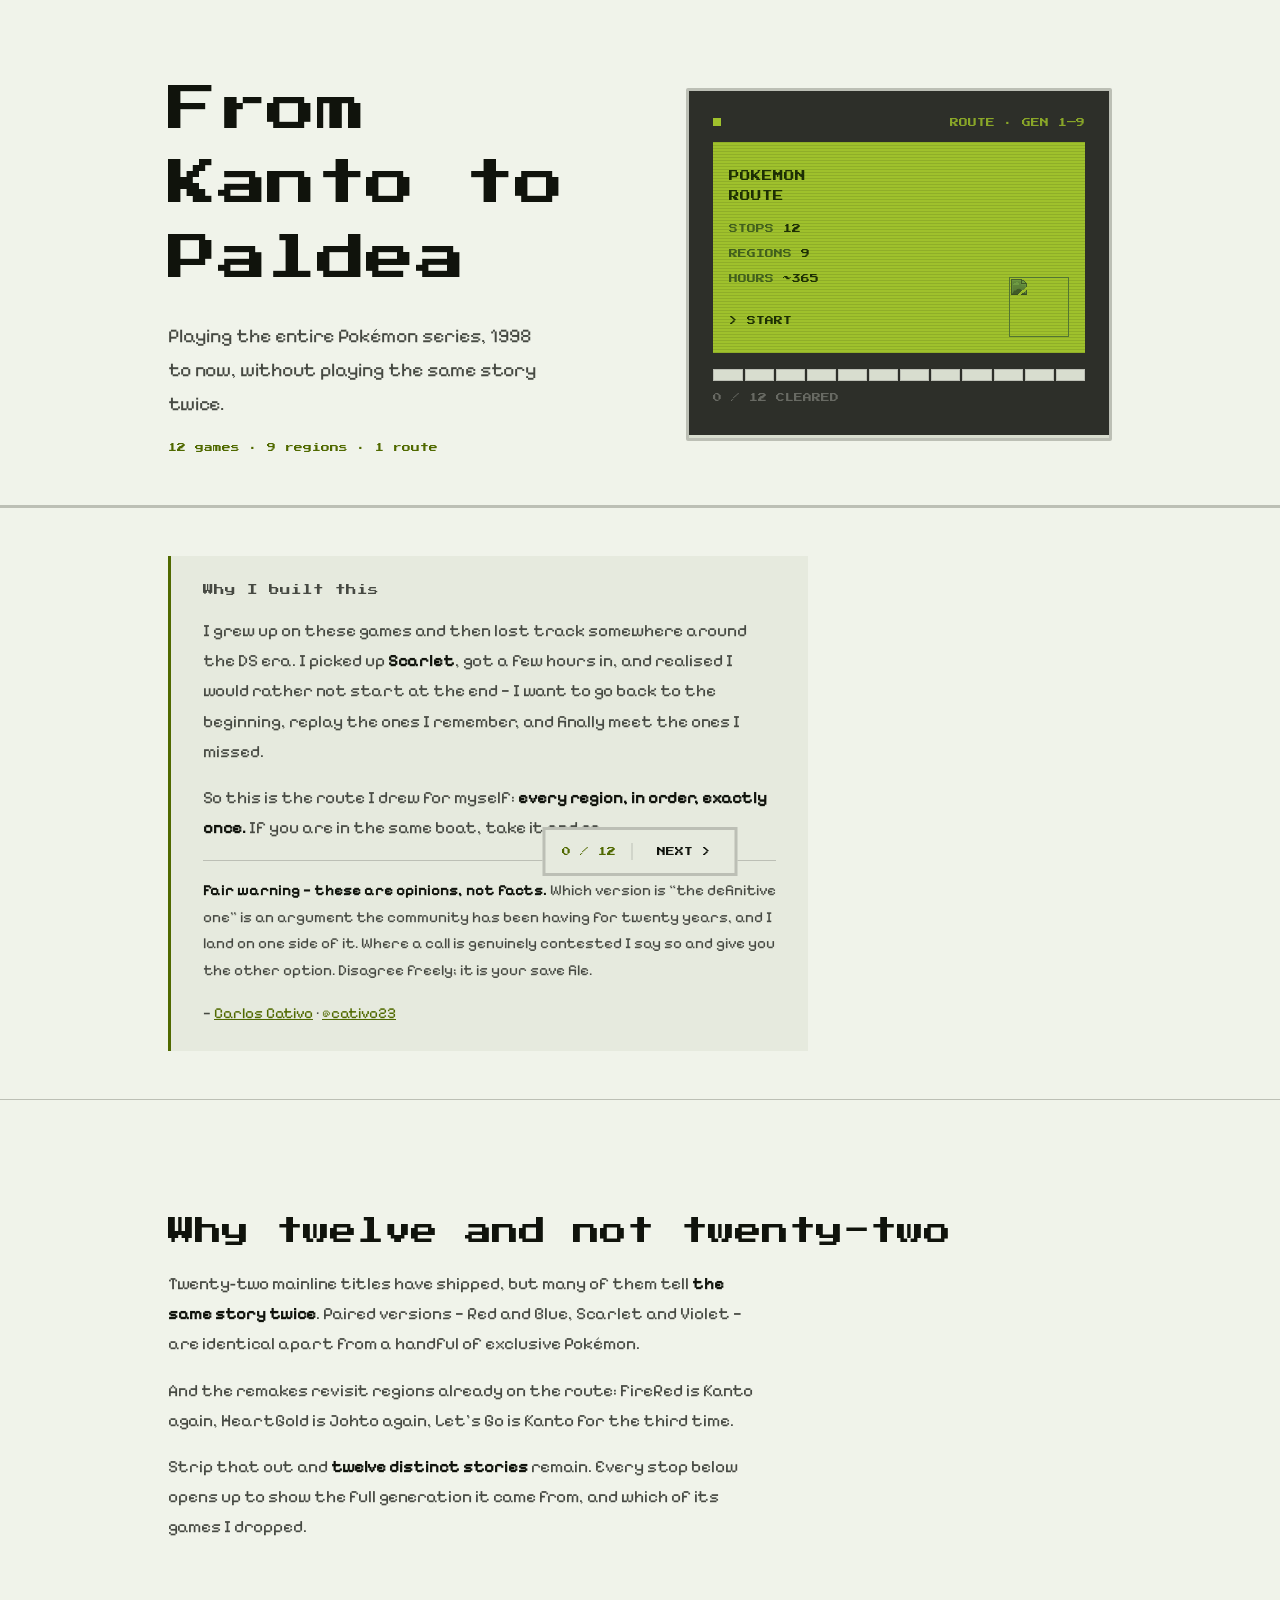
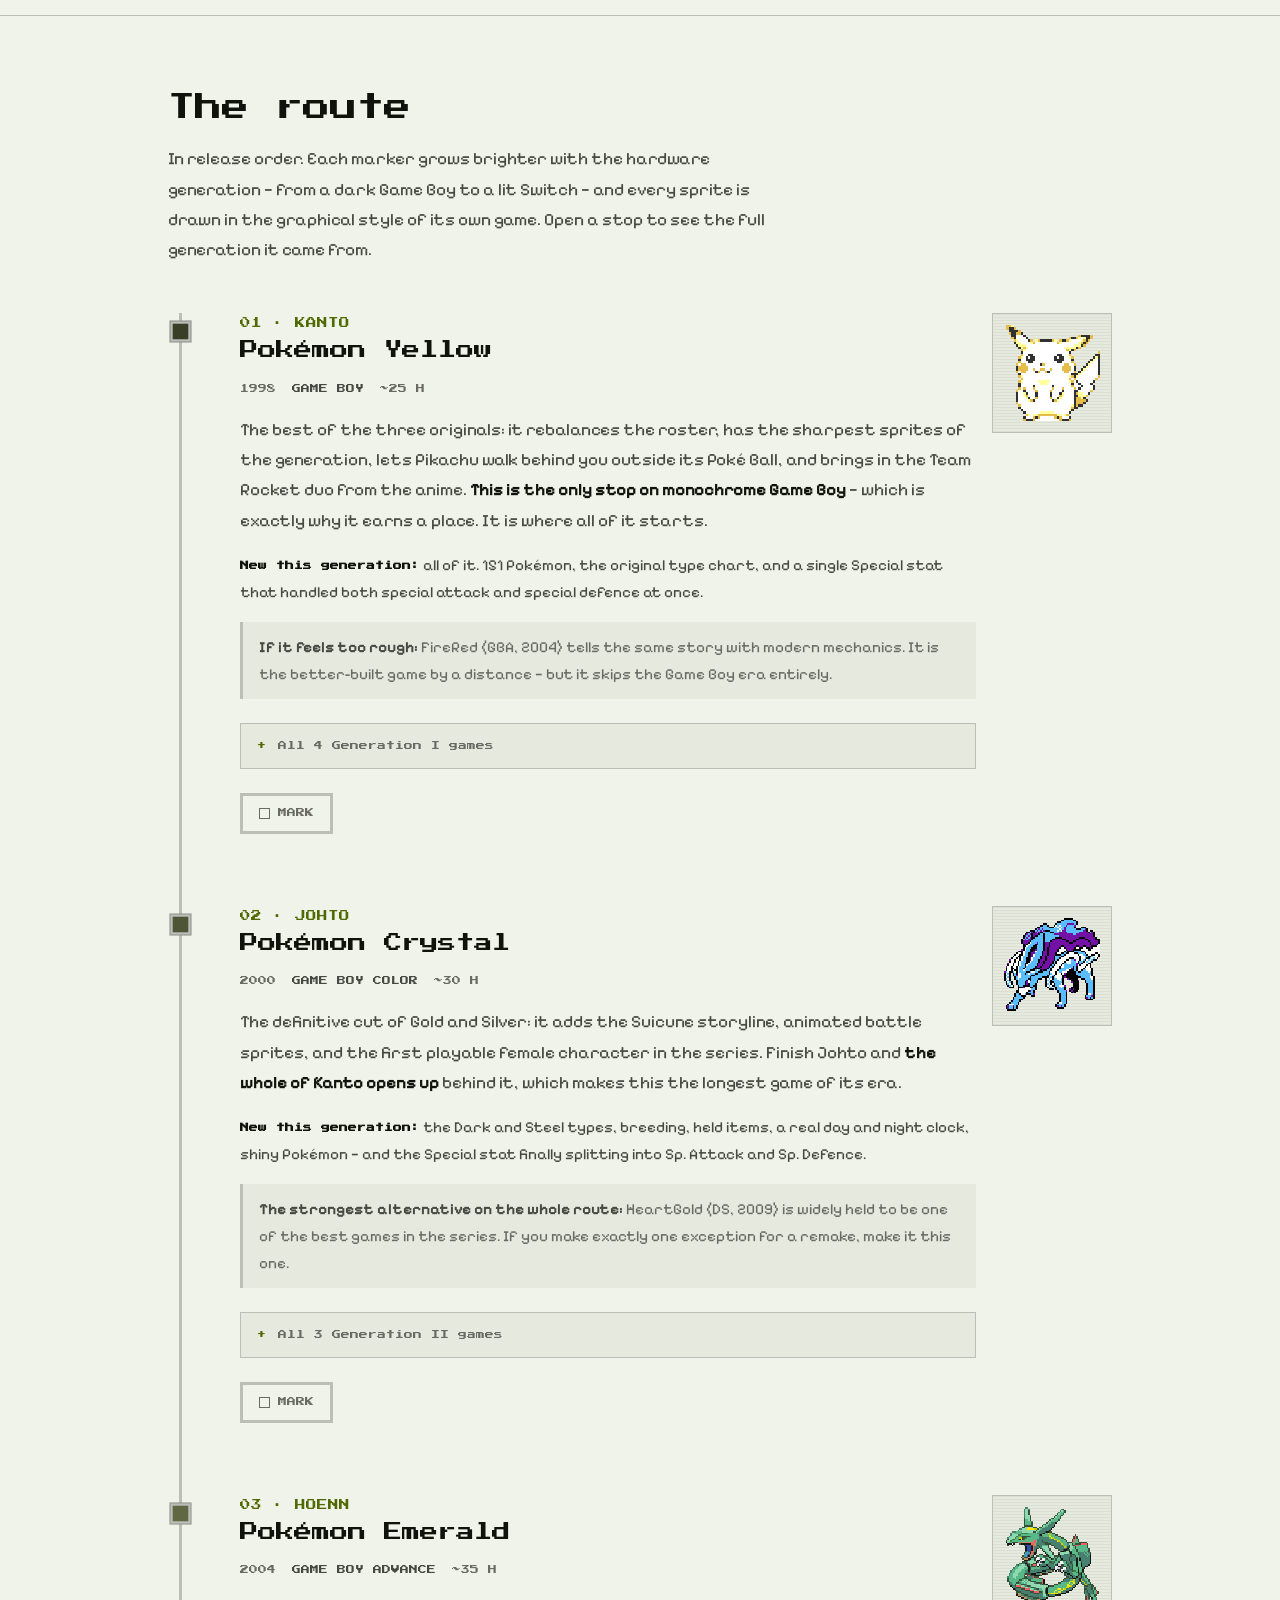
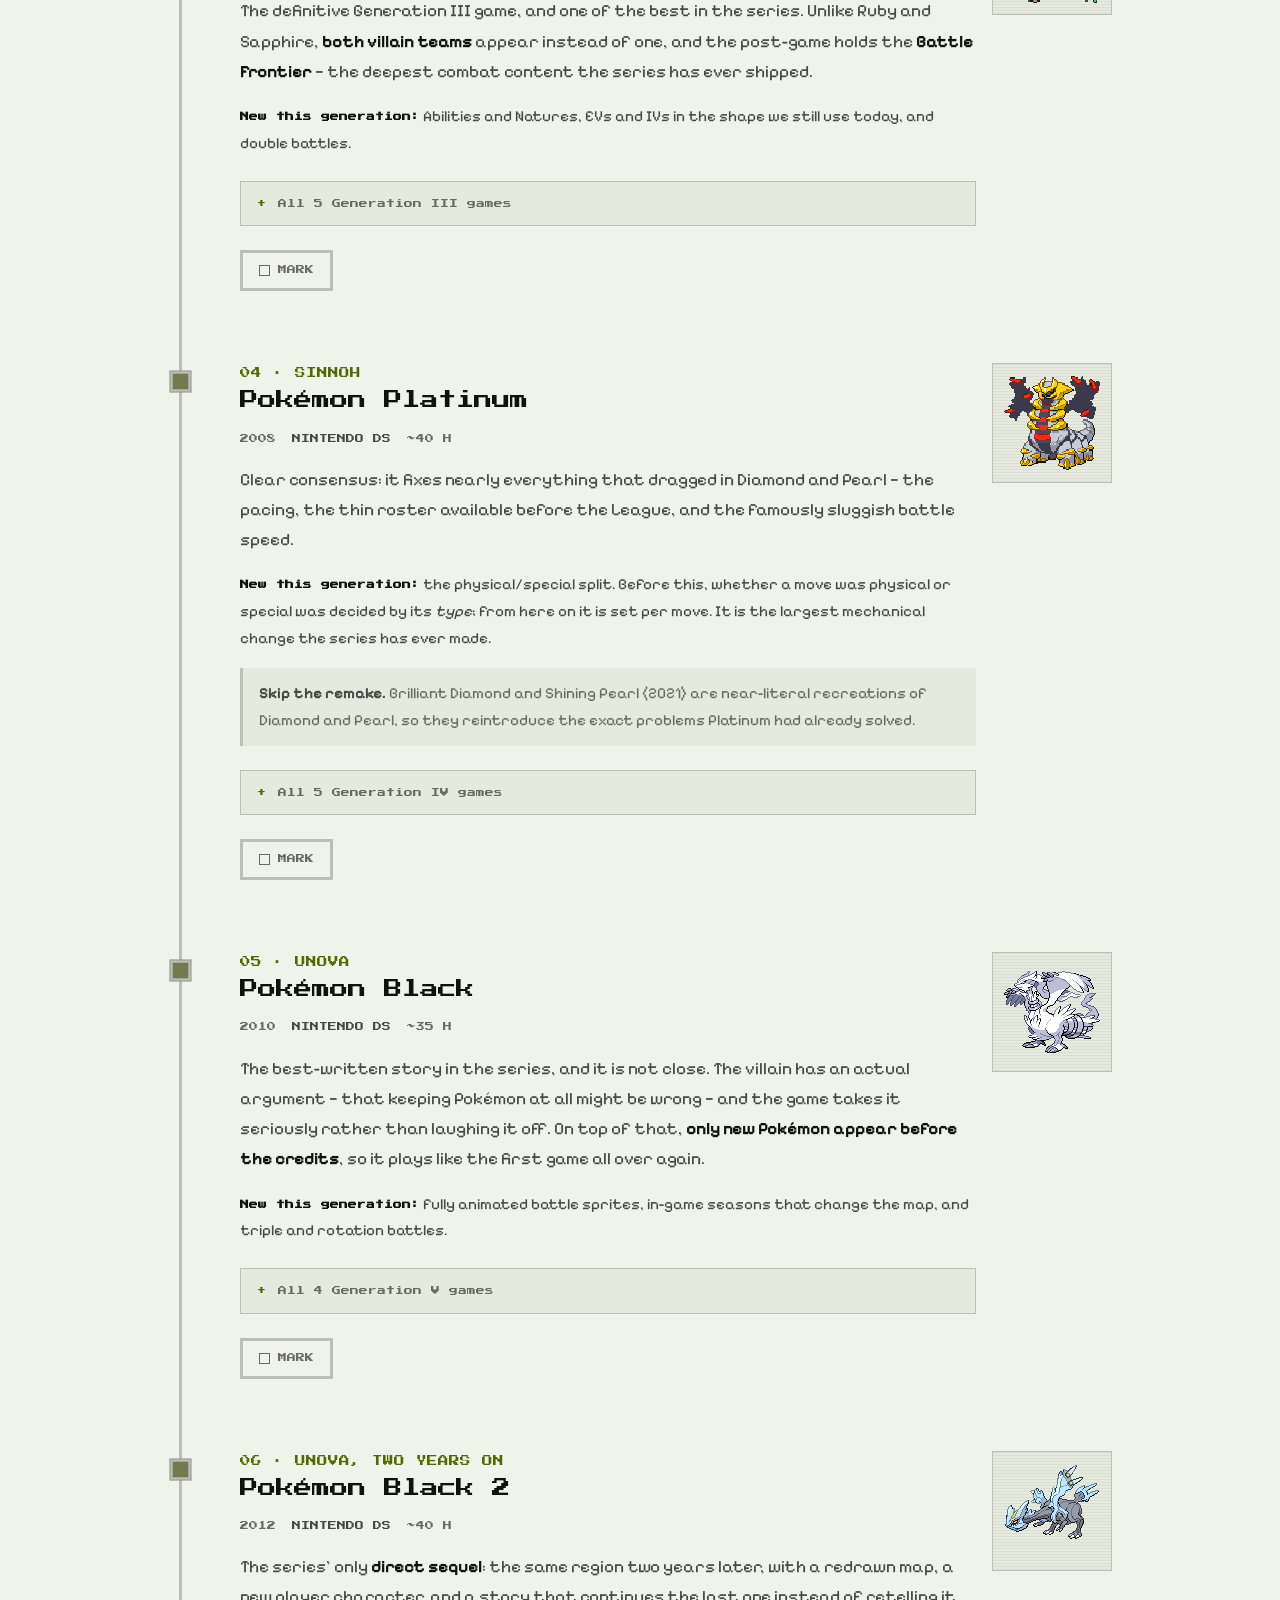
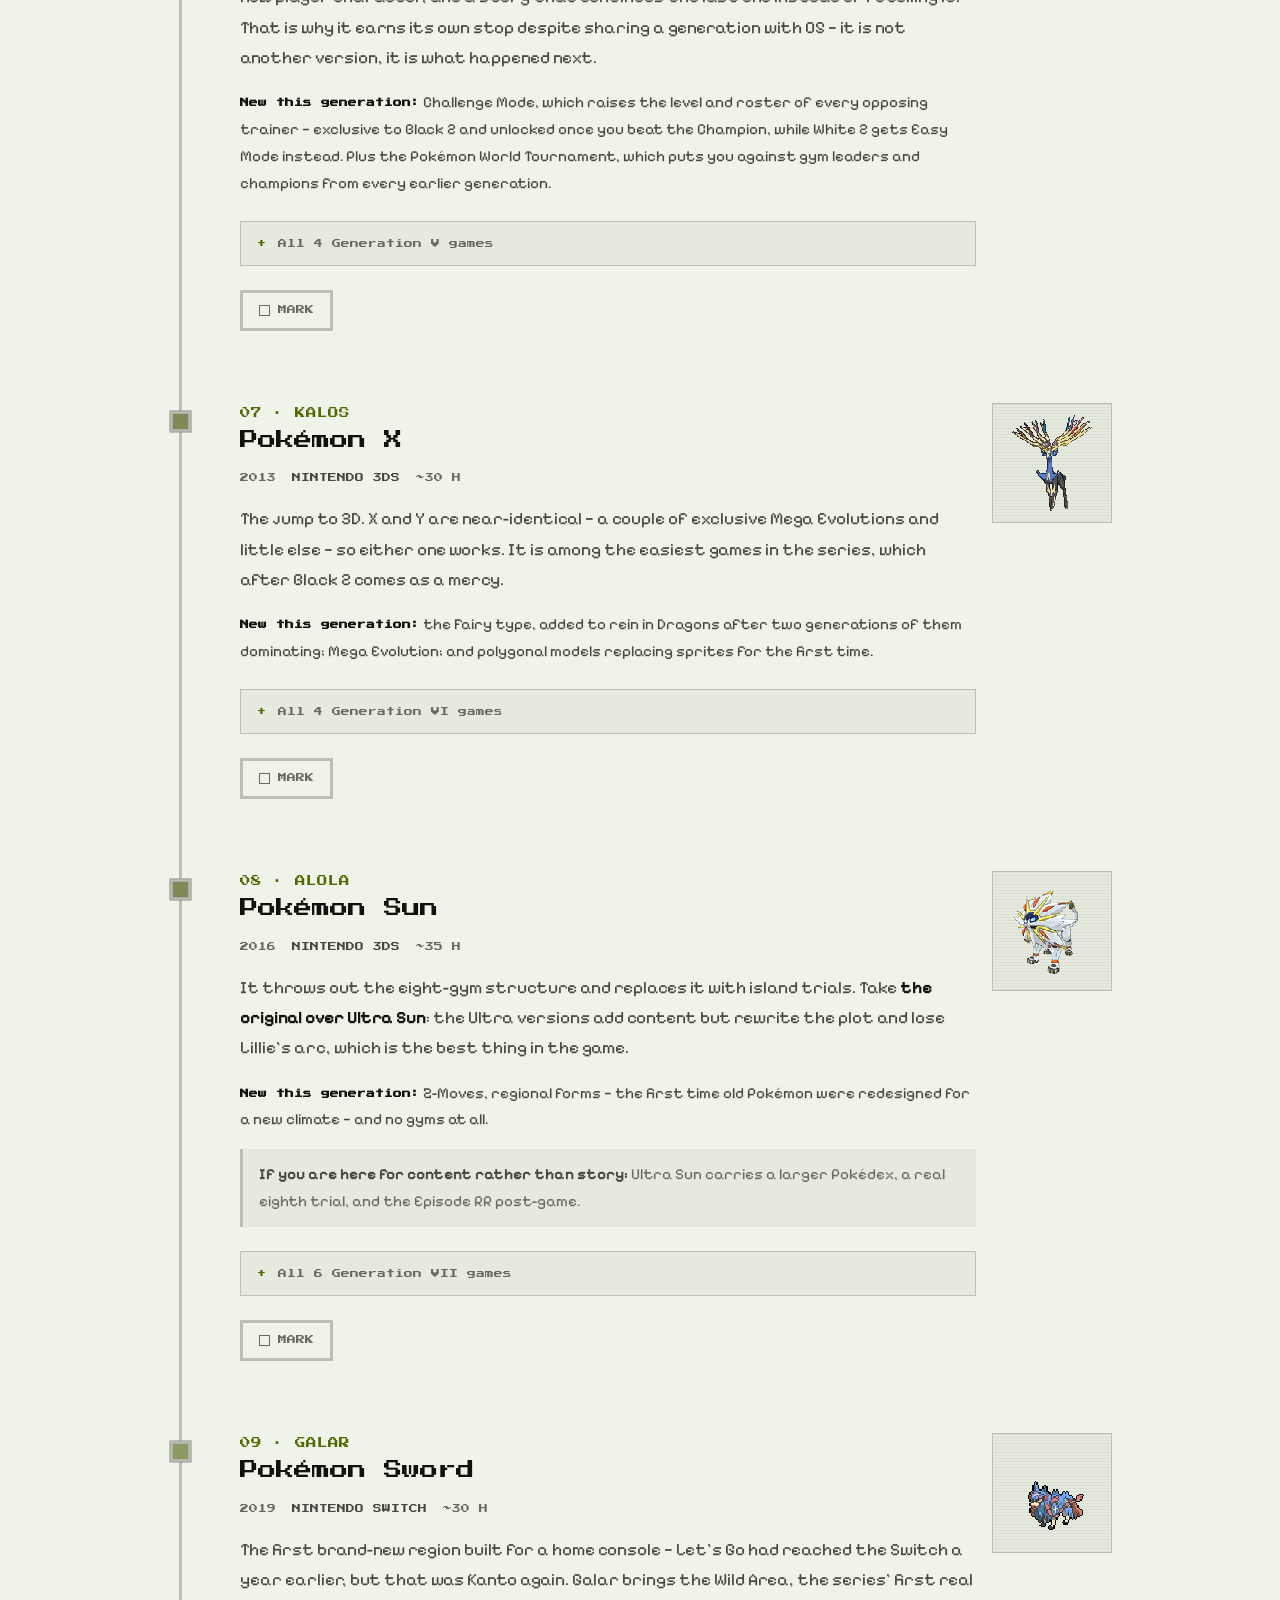
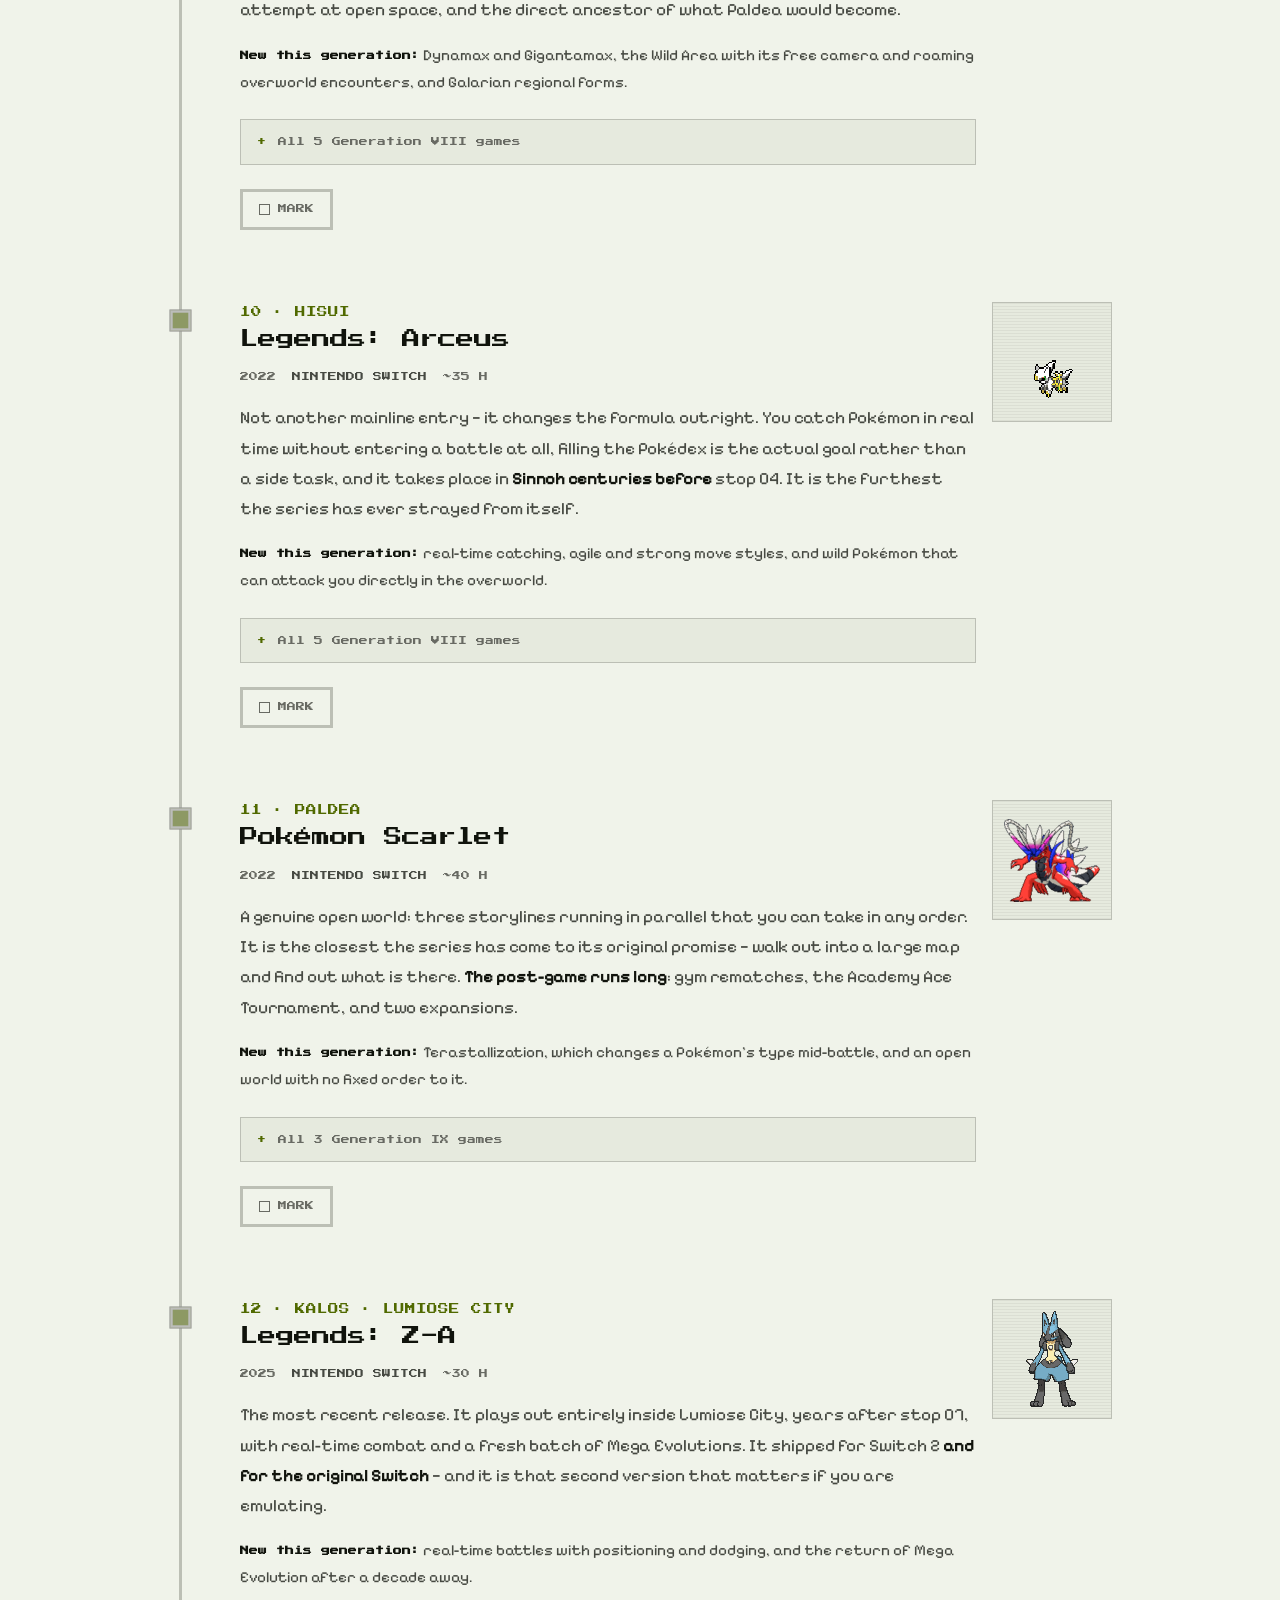
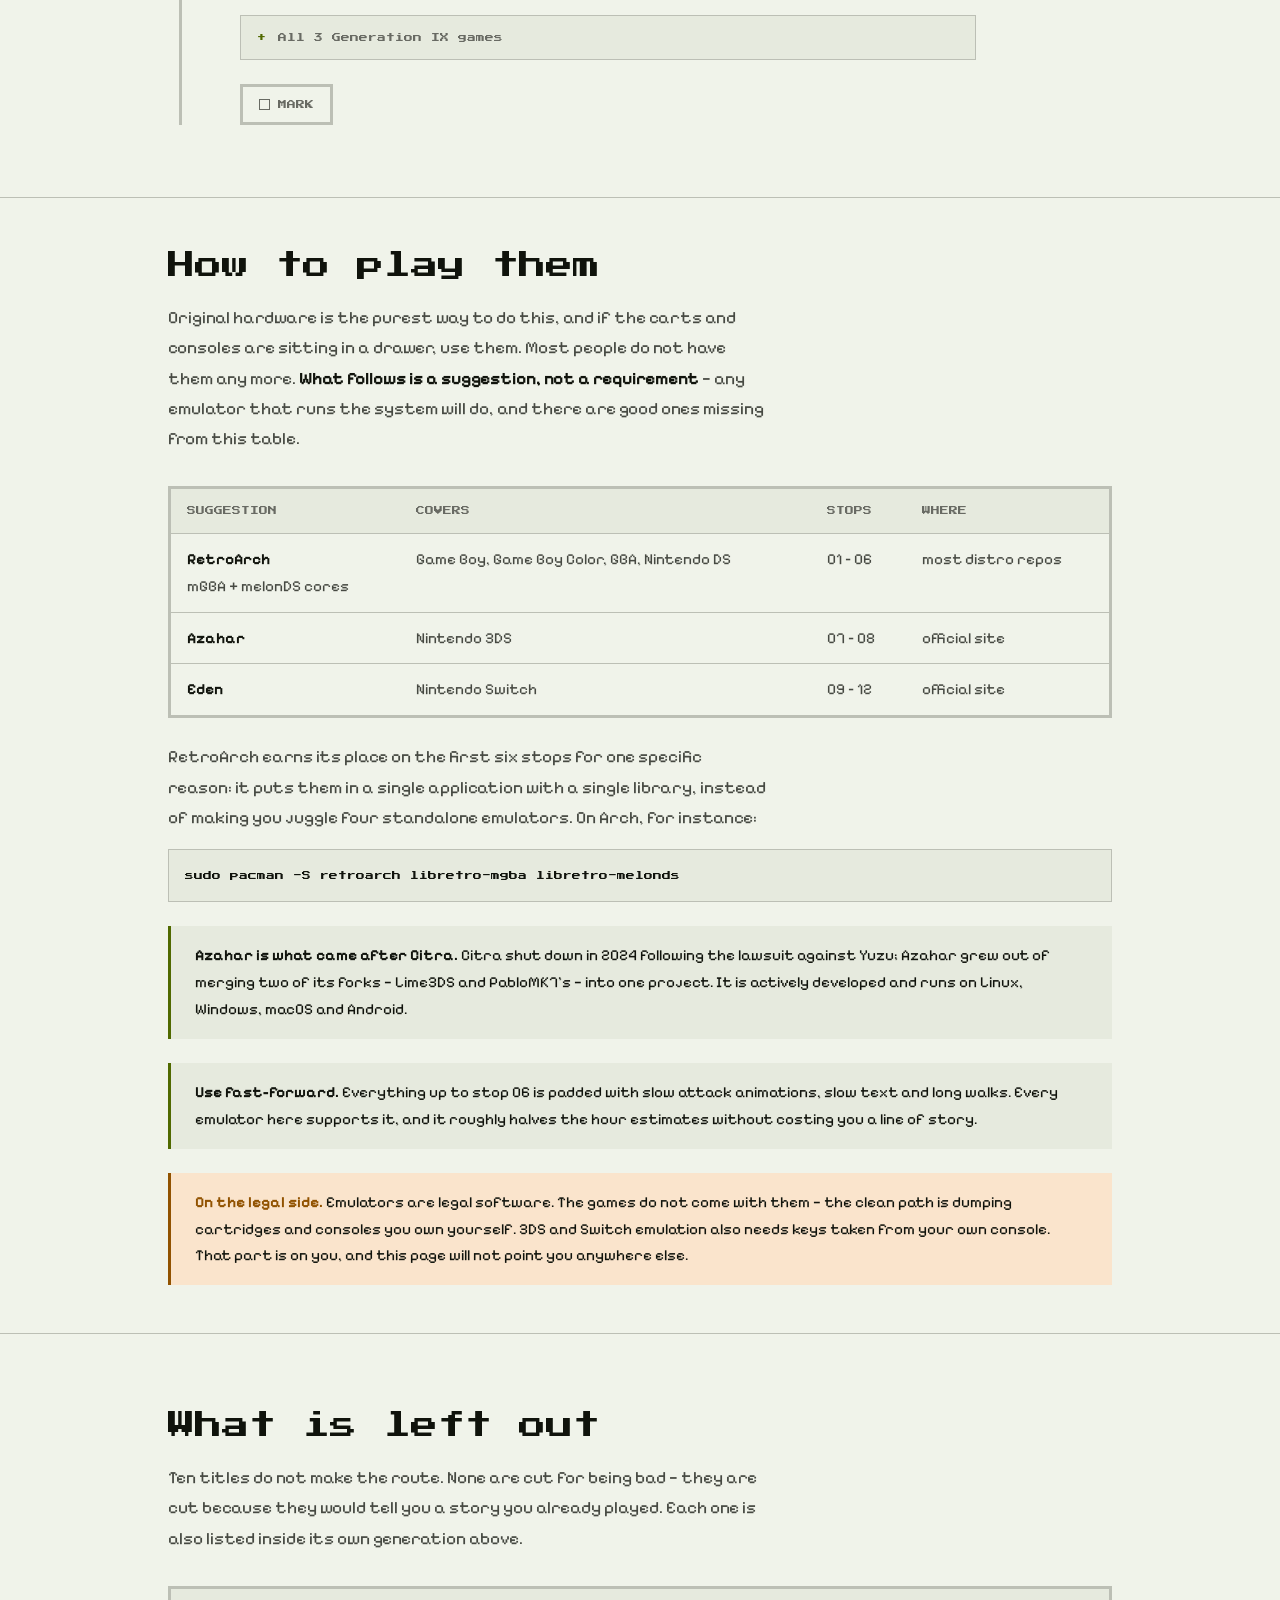
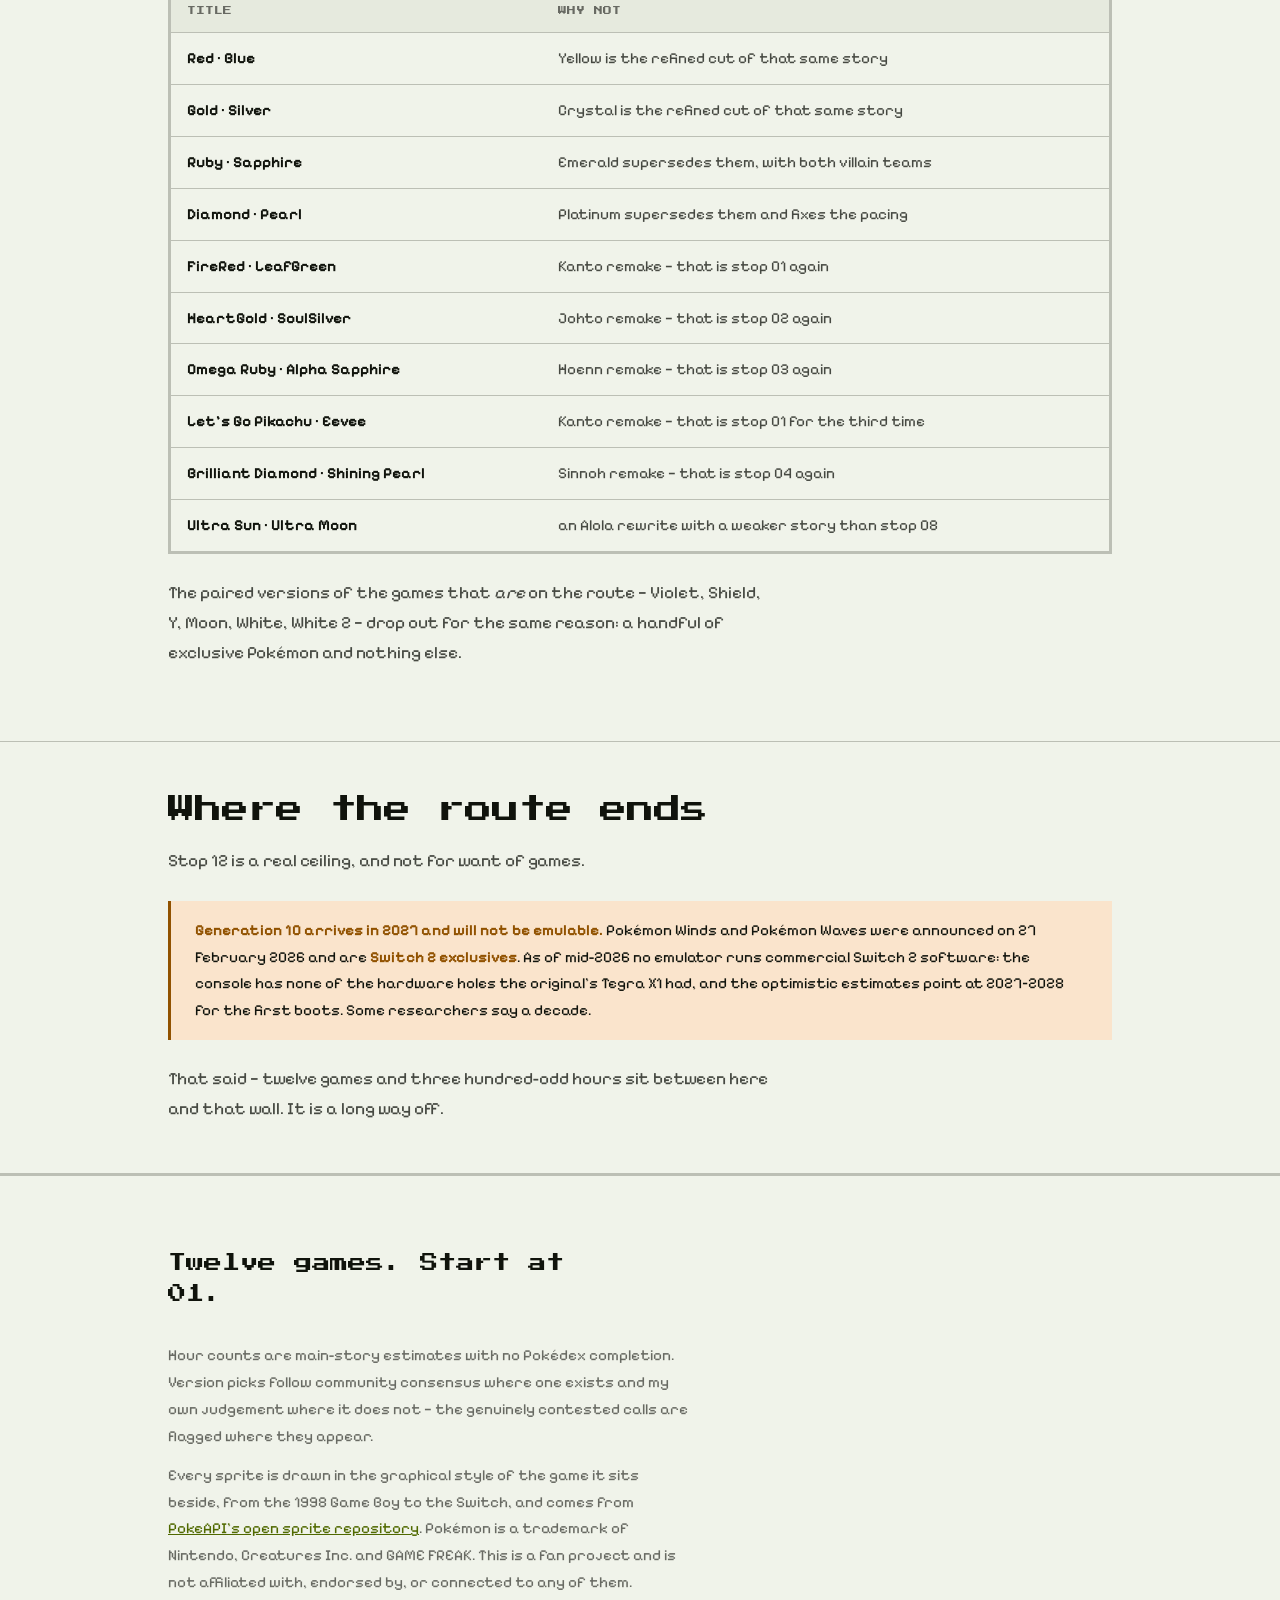
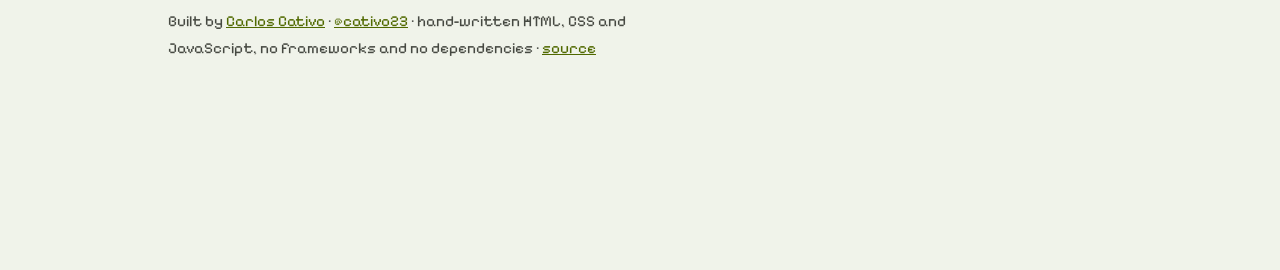
==== index.html @ aef63210 "feat: rewrite in English, add per-generation breakdowns and era-accurate sprites Every stop now open" ====
<!DOCTYPE html>
<html lang="en">
<head>
<meta charset="UTF-8">
<meta name="viewport" content="width=device-width, initial-scale=1">
<meta name="description" content="A route for playing the whole Pokemon series, Gen 1 to Gen 9 - twelve games, one story per region, no version repeats and no redundant remakes.">
<meta name="color-scheme" content="light dark">
<title>From Kanto to Paldea</title>
<link rel="preconnect" href="https://fonts.googleapis.com">
<link rel="preconnect" href="https://fonts.gstatic.com" crossorigin>
<link rel="stylesheet" href="https://fonts.googleapis.com/css2?family=Press+Start+2P&family=Pixelify+Sans:wght@400;500;600;700&display=swap">
<link rel="stylesheet" href="assets/tokens.css">
<link rel="stylesheet" href="assets/styles.css">
</head>
<body>

<header class="hero">
  <div class="wrap hero-in">

    <div class="boot" style="--i: 0">
      <h1>From Kanto to Paldea</h1>
      <p class="thesis">Playing the entire Pok&eacute;mon series, 1998 to now, without playing the same story twice.</p>
      <p class="kicker">12 games &middot; 9 regions &middot; 1 route</p>
    </div>

    <div class="boot" style="--i: 1">
      <div class="dmg">
        <div class="dmg-brow"><span class="led" aria-hidden="true"></span><span>ROUTE &middot; GEN 1&mdash;9</span></div>
        <div class="screen">
          <img class="screen-sprite" src="assets/sprites/hero-pikachu.gif" alt="" width="60" height="60" aria-hidden="true">
          <p class="screen-title">POKEMON<br>ROUTE</p>
          <div class="screen-rows">
            <div>STOPS <b>12</b></div>
            <div>REGIONS <b>9</b></div>
            <div>HOURS <b>~365</b></div>
          </div>
          <p class="press">&gt; START</p>
        </div>
        <div class="cells" id="cells" aria-hidden="true"></div>
        <p class="cells-lbl" id="cells-lbl">0 / 12 CLEARED</p>
      </div>
    </div>

  </div>
</header>

<main>

<section class="band band-tight">
  <div class="wrap">
    <div class="card-note">
      <p class="card-note-h">Why I built this</p>
      <p>I grew up on these games and then lost track somewhere around the DS era. I picked up <b>Scarlet</b>, got a few hours in, and realised I would rather not start at the end &mdash; I want to go back to the beginning, replay the ones I remember, and finally meet the ones I missed.</p>
      <p>So this is the route I drew for myself: <b>every region, in order, exactly once.</b> If you are in the same boat, take it and go.</p>
      <p class="disclaimer"><b>Fair warning &mdash; these are opinions, not facts.</b> Which version is &ldquo;the definitive one&rdquo; is an argument the community has been having for twenty years, and I land on one side of it. Where a call is genuinely contested I say so and give you the other option. Disagree freely; it is your save file.</p>
      <p class="sig">&mdash; <a href="https://cativo.dev">Carlos Cativo</a> &middot; <a href="https://github.com/cativo23">@cativo23</a></p>
    </div>
  </div>
</section>

<section class="band band-wide">
  <div class="wrap">
    <h2>Why twelve and not twenty-two</h2>
    <p class="measure">Twenty-two mainline titles have shipped, but many of them tell <b>the same story twice</b>. Paired versions &mdash; Red and Blue, Scarlet and Violet &mdash; are identical apart from a handful of exclusive Pok&eacute;mon.</p>
    <p class="measure">And the remakes revisit regions already on the route: FireRed is Kanto again, HeartGold is Johto again, Let&rsquo;s Go is Kanto for the third time.</p>
    <p class="measure">Strip that out and <b>twelve distinct stories</b> remain. Every stop below opens up to show the full generation it came from, and which of its games I dropped.</p>
  </div>
</section>

<section class="band">
  <div class="wrap">
    <h2>The route</h2>
    <p class="measure">In release order. Each marker grows brighter with the hardware generation &mdash;
      from a dark Game Boy to a lit Switch &mdash; and every sprite is drawn in the graphical style of
      its own game. Open a stop to see the full generation it came from.</p>

    <div class="route" id="route">
      <div class="rail" aria-hidden="true"><div class="rail-fill" id="rail-fill"></div></div>

      <article class="stage" data-id="g1" style="--era: var(--era-gb)">
        <span class="dot" aria-hidden="true"></span>
        <div class="stage-body">
          <div class="stage-n">01 &middot; KANTO</div>
          <h3>Pok&eacute;mon Yellow</h3>
          <div class="stage-meta"><span>1998</span><span><b>GAME BOY</b></span><span>~25 H</span></div>
          <p class="stage-why">The best of the three originals: it rebalances the roster, has the sharpest sprites of the generation, lets Pikachu walk behind you outside its Pok&eacute; Ball, and brings in the Team Rocket duo from the anime. <b>This is the only stop on monochrome Game Boy</b> &mdash; which is exactly why it earns a place. It is where all of it starts.</p>
          <p class="stage-new"><b>New this generation:</b> all of it. 151 Pok&eacute;mon, the original type chart, and a single Special stat that handled both special attack and special defence at once.</p>
          <div class="aside"><b>If it feels too rough:</b> FireRed (GBA, 2004) tells the same story with modern mechanics. It is the better-built game by a distance &mdash; but it skips the Game Boy era entirely.</div>
          <details class="gen">
            <summary>All 4 Generation I games</summary>
            <ul class="gen-list">
              <li class="pick"><span class="tick" aria-hidden="true"></span><b>Yellow</b> (1998) &mdash; on the route</li>
              <li class="drop"><span class="tick" aria-hidden="true"></span><b>Red &middot; Blue</b> (1996 / 1998) &mdash; Yellow is the refined cut of the same story</li>
              <li class="drop"><span class="tick" aria-hidden="true"></span><b>Green</b> (1996, Japan only) &mdash; never released outside Japan</li>
            </ul>
          </details>
          <button class="mark" type="button"><span class="box" aria-hidden="true"></span><span class="mark-t">MARK</span></button>
        </div>
        <figure class="sprite"><img src="assets/sprites/01-pikachu.png" alt="Pikachu, as sprited in Pokemon Yellow (Game Boy, 1998)" width="96" height="96" loading="lazy" decoding="async"></figure>
      </article>

      <article class="stage" data-id="g2" style="--era: var(--era-gbc)">
        <span class="dot" aria-hidden="true"></span>
        <div class="stage-body">
          <div class="stage-n">02 &middot; JOHTO</div>
          <h3>Pok&eacute;mon Crystal</h3>
          <div class="stage-meta"><span>2000</span><span><b>GAME BOY COLOR</b></span><span>~30 H</span></div>
          <p class="stage-why">The definitive cut of Gold and Silver: it adds the Suicune storyline, animated battle sprites, and the first playable female character in the series. Finish Johto and <b>the whole of Kanto opens up</b> behind it, which makes this the longest game of its era.</p>
          <p class="stage-new"><b>New this generation:</b> the Dark and Steel types, breeding, held items, a real day and night clock, shiny Pok&eacute;mon &mdash; and the Special stat finally splitting into Sp. Attack and Sp. Defence.</p>
          <div class="aside"><b>The strongest alternative on the whole route:</b> HeartGold (DS, 2009) is widely held to be one of the best games in the series. If you make exactly one exception for a remake, make it this one.</div>
          <details class="gen">
            <summary>All 3 Generation II games</summary>
            <ul class="gen-list">
              <li class="pick"><span class="tick" aria-hidden="true"></span><b>Crystal</b> (2000) &mdash; on the route</li>
              <li class="drop"><span class="tick" aria-hidden="true"></span><b>Gold &middot; Silver</b> (1999) &mdash; Crystal is the refined cut of the same story</li>
            </ul>
          </details>
          <button class="mark" type="button"><span class="box" aria-hidden="true"></span><span class="mark-t">MARK</span></button>
        </div>
        <figure class="sprite"><img src="assets/sprites/02-suicune.png" alt="Suicune, as sprited in Pokemon Crystal (Game Boy Color, 2000)" width="96" height="96" loading="lazy" decoding="async"></figure>
      </article>

      <article class="stage" data-id="g3" style="--era: var(--era-gba)">
        <span class="dot" aria-hidden="true"></span>
        <div class="stage-body">
          <div class="stage-n">03 &middot; HOENN</div>
          <h3>Pok&eacute;mon Emerald</h3>
          <div class="stage-meta"><span>2004</span><span><b>GAME BOY ADVANCE</b></span><span>~35 H</span></div>
          <p class="stage-why">The definitive Generation III game, and one of the best in the series. Unlike Ruby and Sapphire, <b>both villain teams</b> appear instead of one, and the post-game holds the <b>Battle Frontier</b> &mdash; the deepest combat content the series has ever shipped.</p>
          <p class="stage-new"><b>New this generation:</b> Abilities and Natures, EVs and IVs in the shape we still use today, and double battles.</p>
          <details class="gen">
            <summary>All 5 Generation III games</summary>
            <ul class="gen-list">
              <li class="pick"><span class="tick" aria-hidden="true"></span><b>Emerald</b> (2004) &mdash; on the route</li>
              <li class="drop"><span class="tick" aria-hidden="true"></span><b>Ruby &middot; Sapphire</b> (2002) &mdash; Emerald supersedes them, with both villain teams</li>
              <li class="drop"><span class="tick" aria-hidden="true"></span><b>FireRed &middot; LeafGreen</b> (2004) &mdash; a Kanto remake &mdash; that is stop 01 again</li>
            </ul>
          </details>
          <button class="mark" type="button"><span class="box" aria-hidden="true"></span><span class="mark-t">MARK</span></button>
        </div>
        <figure class="sprite"><img src="assets/sprites/03-rayquaza.png" alt="Rayquaza, as sprited in Pokemon Emerald (Game Boy Advance, 2004)" width="96" height="96" loading="lazy" decoding="async"></figure>
      </article>

      <article class="stage" data-id="g4" style="--era: var(--era-ds)">
        <span class="dot" aria-hidden="true"></span>
        <div class="stage-body">
          <div class="stage-n">04 &middot; SINNOH</div>
          <h3>Pok&eacute;mon Platinum</h3>
          <div class="stage-meta"><span>2008</span><span><b>NINTENDO DS</b></span><span>~40 H</span></div>
          <p class="stage-why">Clear consensus: it fixes nearly everything that dragged in Diamond and Pearl &mdash; the pacing, the thin roster available before the League, and the famously sluggish battle speed.</p>
          <p class="stage-new"><b>New this generation:</b> the physical/special split. Before this, whether a move was physical or special was decided by its <em>type</em>; from here on it is set per move. It is the largest mechanical change the series has ever made.</p>
          <div class="aside"><b>Skip the remake.</b> Brilliant Diamond and Shining Pearl (2021) are near-literal recreations of Diamond and Pearl, so they reintroduce the exact problems Platinum had already solved.</div>
          <details class="gen">
            <summary>All 5 Generation IV games</summary>
            <ul class="gen-list">
              <li class="pick"><span class="tick" aria-hidden="true"></span><b>Platinum</b> (2008) &mdash; on the route</li>
              <li class="drop"><span class="tick" aria-hidden="true"></span><b>Diamond &middot; Pearl</b> (2006) &mdash; Platinum supersedes them</li>
              <li class="drop"><span class="tick" aria-hidden="true"></span><b>HeartGold &middot; SoulSilver</b> (2009) &mdash; a Johto remake &mdash; that is stop 02 again</li>
            </ul>
          </details>
          <button class="mark" type="button"><span class="box" aria-hidden="true"></span><span class="mark-t">MARK</span></button>
        </div>
        <figure class="sprite"><img src="assets/sprites/04-giratina.png" alt="Giratina, as sprited in Pokemon Platinum (Nintendo DS, 2008)" width="96" height="96" loading="lazy" decoding="async"></figure>
      </article>

      <article class="stage" data-id="g5" style="--era: var(--era-ds)">
        <span class="dot" aria-hidden="true"></span>
        <div class="stage-body">
          <div class="stage-n">05 &middot; UNOVA</div>
          <h3>Pok&eacute;mon Black</h3>
          <div class="stage-meta"><span>2010</span><span><b>NINTENDO DS</b></span><span>~35 H</span></div>
          <p class="stage-why">The best-written story in the series, and it is not close. The villain has an actual argument &mdash; that keeping Pok&eacute;mon at all might be wrong &mdash; and the game takes it seriously rather than laughing it off. On top of that, <b>only new Pok&eacute;mon appear before the credits</b>, so it plays like the first game all over again.</p>
          <p class="stage-new"><b>New this generation:</b> fully animated battle sprites, in-game seasons that change the map, and triple and rotation battles.</p>
          <details class="gen">
            <summary>All 4 Generation V games</summary>
            <ul class="gen-list">
              <li class="pick"><span class="tick" aria-hidden="true"></span><b>Black</b> (2010) &mdash; on the route as stop 05</li>
              <li class="pick"><span class="tick" aria-hidden="true"></span><b>Black 2</b> (2012) &mdash; on the route as stop 06 &mdash; a true sequel, not a re-release</li>
              <li class="drop"><span class="tick" aria-hidden="true"></span><b>White &middot; White 2</b> (2010 / 2012) &mdash; paired versions of the two above</li>
            </ul>
          </details>
          <button class="mark" type="button"><span class="box" aria-hidden="true"></span><span class="mark-t">MARK</span></button>
        </div>
        <figure class="sprite"><img src="assets/sprites/05-reshiram.png" alt="Reshiram, as sprited in Pokemon Black (Nintendo DS, 2010)" width="96" height="96" loading="lazy" decoding="async"></figure>
      </article>

      <article class="stage" data-id="g5b" style="--era: var(--era-ds)">
        <span class="dot" aria-hidden="true"></span>
        <div class="stage-body">
          <div class="stage-n">06 &middot; UNOVA, TWO YEARS ON</div>
          <h3>Pok&eacute;mon Black 2</h3>
          <div class="stage-meta"><span>2012</span><span><b>NINTENDO DS</b></span><span>~40 H</span></div>
          <p class="stage-why">The series&rsquo; only <b>direct sequel</b>: the same region two years later, with a redrawn map, a new player character, and a story that continues the last one instead of retelling it. That is why it earns its own stop despite sharing a generation with 05 &mdash; it is not another version, it is what happened next.</p>
          <p class="stage-new"><b>New this generation:</b> Challenge Mode, which raises the level and roster of every opposing trainer &mdash; exclusive to Black 2 and unlocked once you beat the Champion, while White 2 gets Easy Mode instead. Plus the Pok&eacute;mon World Tournament, which puts you against gym leaders and champions from every earlier generation.</p>
          <details class="gen">
            <summary>All 4 Generation V games</summary>
            <ul class="gen-list">
              <li class="pick"><span class="tick" aria-hidden="true"></span><b>Black</b> (2010) &mdash; on the route as stop 05</li>
              <li class="pick"><span class="tick" aria-hidden="true"></span><b>Black 2</b> (2012) &mdash; on the route as stop 06</li>
              <li class="drop"><span class="tick" aria-hidden="true"></span><b>White &middot; White 2</b> (2010 / 2012) &mdash; paired versions of the two above</li>
            </ul>
          </details>
          <button class="mark" type="button"><span class="box" aria-hidden="true"></span><span class="mark-t">MARK</span></button>
        </div>
        <figure class="sprite"><img src="assets/sprites/06-kyurem.png" alt="Kyurem, as sprited in Pokemon Black 2 (Nintendo DS, 2012)" width="96" height="96" loading="lazy" decoding="async"></figure>
      </article>

      <article class="stage" data-id="g6" style="--era: var(--era-3ds)">
        <span class="dot" aria-hidden="true"></span>
        <div class="stage-body">
          <div class="stage-n">07 &middot; KALOS</div>
          <h3>Pok&eacute;mon X</h3>
          <div class="stage-meta"><span>2013</span><span><b>NINTENDO 3DS</b></span><span>~30 H</span></div>
          <p class="stage-why">The jump to 3D. X and Y are near-identical &mdash; a couple of exclusive Mega Evolutions and little else &mdash; so either one works. It is among the easiest games in the series, which after Black 2 comes as a mercy.</p>
          <p class="stage-new"><b>New this generation:</b> the Fairy type, added to rein in Dragons after two generations of them dominating; Mega Evolution; and polygonal models replacing sprites for the first time.</p>
          <details class="gen">
            <summary>All 4 Generation VI games</summary>
            <ul class="gen-list">
              <li class="pick"><span class="tick" aria-hidden="true"></span><b>X</b> (2013) &mdash; on the route</li>
              <li class="drop"><span class="tick" aria-hidden="true"></span><b>Y</b> (2013) &mdash; paired version, same story</li>
              <li class="drop"><span class="tick" aria-hidden="true"></span><b>Omega Ruby &middot; Alpha Sapphire</b> (2014) &mdash; a Hoenn remake &mdash; that is stop 03 again</li>
            </ul>
          </details>
          <button class="mark" type="button"><span class="box" aria-hidden="true"></span><span class="mark-t">MARK</span></button>
        </div>
        <figure class="sprite"><img src="assets/sprites/07-xerneas.png" alt="Xerneas, as rendered in Pokemon X (Nintendo 3DS, 2013)" width="96" height="96" loading="lazy" decoding="async"></figure>
      </article>

      <article class="stage" data-id="g7" style="--era: var(--era-3ds)">
        <span class="dot" aria-hidden="true"></span>
        <div class="stage-body">
          <div class="stage-n">08 &middot; ALOLA</div>
          <h3>Pok&eacute;mon Sun</h3>
          <div class="stage-meta"><span>2016</span><span><b>NINTENDO 3DS</b></span><span>~35 H</span></div>
          <p class="stage-why">It throws out the eight-gym structure and replaces it with island trials. Take <b>the original over Ultra Sun</b>: the Ultra versions add content but rewrite the plot and lose Lillie&rsquo;s arc, which is the best thing in the game.</p>
          <p class="stage-new"><b>New this generation:</b> Z-Moves, regional forms &mdash; the first time old Pok&eacute;mon were redesigned for a new climate &mdash; and no gyms at all.</p>
          <div class="aside"><b>If you are here for content rather than story:</b> Ultra Sun carries a larger Pok&eacute;dex, a real eighth trial, and the Episode RR post-game.</div>
          <details class="gen">
            <summary>All 6 Generation VII games</summary>
            <ul class="gen-list">
              <li class="pick"><span class="tick" aria-hidden="true"></span><b>Sun</b> (2016) &mdash; on the route</li>
              <li class="drop"><span class="tick" aria-hidden="true"></span><b>Moon</b> (2016) &mdash; paired version, same story</li>
              <li class="drop"><span class="tick" aria-hidden="true"></span><b>Ultra Sun &middot; Ultra Moon</b> (2017) &mdash; an Alola rewrite with a weaker story</li>
              <li class="drop"><span class="tick" aria-hidden="true"></span><b>Let&rsquo;s Go Pikachu &middot; Eevee</b> (2018) &mdash; a Kanto remake &mdash; stop 01 for the third time</li>
            </ul>
          </details>
          <button class="mark" type="button"><span class="box" aria-hidden="true"></span><span class="mark-t">MARK</span></button>
        </div>
        <figure class="sprite"><img src="assets/sprites/08-solgaleo.png" alt="Solgaleo, as rendered in Pokemon Sun (Nintendo 3DS, 2016)" width="96" height="96" loading="lazy" decoding="async"></figure>
      </article>

      <article class="stage" data-id="g8" style="--era: var(--era-switch)">
        <span class="dot" aria-hidden="true"></span>
        <div class="stage-body">
          <div class="stage-n">09 &middot; GALAR</div>
          <h3>Pok&eacute;mon Sword</h3>
          <div class="stage-meta"><span>2019</span><span><b>NINTENDO SWITCH</b></span><span>~30 H</span></div>
          <p class="stage-why">The first brand-new region built for a home console &mdash; Let&rsquo;s Go had reached the Switch a year earlier, but that was Kanto again. Galar brings the Wild Area, the series&rsquo; first real attempt at open space, and the direct ancestor of what Paldea would become.</p>
          <p class="stage-new"><b>New this generation:</b> Dynamax and Gigantamax, the Wild Area with its free camera and roaming overworld encounters, and Galarian regional forms.</p>
          <details class="gen">
            <summary>All 5 Generation VIII games</summary>
            <ul class="gen-list">
              <li class="pick"><span class="tick" aria-hidden="true"></span><b>Sword</b> (2019) &mdash; on the route as stop 09</li>
              <li class="pick"><span class="tick" aria-hidden="true"></span><b>Legends: Arceus</b> (2022) &mdash; on the route as stop 10 &mdash; a different game entirely</li>
              <li class="drop"><span class="tick" aria-hidden="true"></span><b>Shield</b> (2019) &mdash; paired version, same story</li>
              <li class="drop"><span class="tick" aria-hidden="true"></span><b>Brilliant Diamond &middot; Shining Pearl</b> (2021) &mdash; a Sinnoh remake &mdash; that is stop 04 again</li>
            </ul>
          </details>
          <button class="mark" type="button"><span class="box" aria-hidden="true"></span><span class="mark-t">MARK</span></button>
        </div>
        <figure class="sprite"><img src="assets/sprites/09-zacian.png" alt="Zacian, as rendered in Pokemon Sword (Nintendo Switch, 2019)" width="96" height="96" loading="lazy" decoding="async"></figure>
      </article>

      <article class="stage" data-id="pla" style="--era: var(--era-switch)">
        <span class="dot" aria-hidden="true"></span>
        <div class="stage-body">
          <div class="stage-n">10 &middot; HISUI</div>
          <h3>Legends: Arceus</h3>
          <div class="stage-meta"><span>2022</span><span><b>NINTENDO SWITCH</b></span><span>~35 H</span></div>
          <p class="stage-why">Not another mainline entry &mdash; it changes the formula outright. You catch Pok&eacute;mon in real time without entering a battle at all, filling the Pok&eacute;dex is the actual goal rather than a side task, and it takes place in <b>Sinnoh centuries before</b> stop 04. It is the furthest the series has ever strayed from itself.</p>
          <p class="stage-new"><b>New this generation:</b> real-time catching, agile and strong move styles, and wild Pok&eacute;mon that can attack you directly in the overworld.</p>
          <details class="gen">
            <summary>All 5 Generation VIII games</summary>
            <ul class="gen-list">
              <li class="pick"><span class="tick" aria-hidden="true"></span><b>Sword</b> (2019) &mdash; on the route as stop 09</li>
              <li class="pick"><span class="tick" aria-hidden="true"></span><b>Legends: Arceus</b> (2022) &mdash; on the route as stop 10</li>
              <li class="drop"><span class="tick" aria-hidden="true"></span><b>Shield</b> (2019) &mdash; paired version, same story</li>
              <li class="drop"><span class="tick" aria-hidden="true"></span><b>Brilliant Diamond &middot; Shining Pearl</b> (2021) &mdash; a Sinnoh remake &mdash; that is stop 04 again</li>
            </ul>
          </details>
          <button class="mark" type="button"><span class="box" aria-hidden="true"></span><span class="mark-t">MARK</span></button>
        </div>
        <figure class="sprite"><img src="assets/sprites/10-arceus.png" alt="Arceus, as rendered in Pokemon Legends: Arceus (Nintendo Switch, 2022)" width="96" height="96" loading="lazy" decoding="async"></figure>
      </article>

      <article class="stage" data-id="g9" style="--era: var(--era-switch)">
        <span class="dot" aria-hidden="true"></span>
        <div class="stage-body">
          <div class="stage-n">11 &middot; PALDEA</div>
          <h3>Pok&eacute;mon Scarlet</h3>
          <div class="stage-meta"><span>2022</span><span><b>NINTENDO SWITCH</b></span><span>~40 H</span></div>
          <p class="stage-why">A genuine open world: three storylines running in parallel that you can take in any order. It is the closest the series has come to its original promise &mdash; walk out into a large map and find out what is there. <b>The post-game runs long</b>: gym rematches, the Academy Ace Tournament, and two expansions.</p>
          <p class="stage-new"><b>New this generation:</b> Terastallization, which changes a Pok&eacute;mon&rsquo;s type mid-battle, and an open world with no fixed order to it.</p>
          <details class="gen">
            <summary>All 3 Generation IX games</summary>
            <ul class="gen-list">
              <li class="pick"><span class="tick" aria-hidden="true"></span><b>Scarlet</b> (2022) &mdash; on the route as stop 11</li>
              <li class="pick"><span class="tick" aria-hidden="true"></span><b>Legends: Z-A</b> (2025) &mdash; on the route as stop 12</li>
              <li class="drop"><span class="tick" aria-hidden="true"></span><b>Violet</b> (2022) &mdash; paired version, same story</li>
            </ul>
          </details>
          <button class="mark" type="button"><span class="box" aria-hidden="true"></span><span class="mark-t">MARK</span></button>
        </div>
        <figure class="sprite"><img src="assets/sprites/11-koraidon.png" alt="Koraidon, as rendered in Pokemon Scarlet (Nintendo Switch, 2022)" width="96" height="96" loading="lazy" decoding="async"></figure>
      </article>

      <article class="stage" data-id="za" style="--era: var(--era-switch)">
        <span class="dot" aria-hidden="true"></span>
        <div class="stage-body">
          <div class="stage-n">12 &middot; KALOS &middot; LUMIOSE CITY</div>
          <h3>Legends: Z-A</h3>
          <div class="stage-meta"><span>2025</span><span><b>NINTENDO SWITCH</b></span><span>~30 H</span></div>
          <p class="stage-why">The most recent release. It plays out entirely inside Lumiose City, years after stop 07, with real-time combat and a fresh batch of Mega Evolutions. It shipped for Switch 2 <b>and for the original Switch</b> &mdash; and it is that second version that matters if you are emulating.</p>
          <p class="stage-new"><b>New this generation:</b> real-time battles with positioning and dodging, and the return of Mega Evolution after a decade away.</p>
          <details class="gen">
            <summary>All 3 Generation IX games</summary>
            <ul class="gen-list">
              <li class="pick"><span class="tick" aria-hidden="true"></span><b>Scarlet</b> (2022) &mdash; on the route as stop 11</li>
              <li class="pick"><span class="tick" aria-hidden="true"></span><b>Legends: Z-A</b> (2025) &mdash; on the route as stop 12</li>
              <li class="drop"><span class="tick" aria-hidden="true"></span><b>Violet</b> (2022) &mdash; paired version, same story</li>
            </ul>
          </details>
          <button class="mark" type="button"><span class="box" aria-hidden="true"></span><span class="mark-t">MARK</span></button>
        </div>
        <figure class="sprite"><img src="assets/sprites/12-lucario.png" alt="Lucario, as rendered for Pokemon Legends Z-A (Nintendo Switch, 2025)" width="96" height="96" loading="lazy" decoding="async"></figure>
      </article>

    </div>
  </div>
</section>


<section class="band band-tight">
  <div class="wrap">
    <h2>How to play them</h2>
    <p class="measure">Original hardware is the purest way to do this, and if the carts and consoles are sitting in a drawer, use them. Most people do not have them any more. <b>What follows is a suggestion, not a requirement</b> &mdash; any emulator that runs the system will do, and there are good ones missing from this table.</p>

    <div class="tbl">
      <table>
        <thead><tr><th>SUGGESTION</th><th>COVERS</th><th>STOPS</th><th>WHERE</th></tr></thead>
        <tbody>
          <tr><td><b>RetroArch</b><br>mGBA + melonDS cores</td><td>Game Boy, Game Boy Color, GBA, Nintendo DS</td><td class="num">01 &ndash; 06</td><td>most distro repos</td></tr>
          <tr><td><b>Azahar</b></td><td>Nintendo 3DS</td><td class="num">07 &ndash; 08</td><td>official site</td></tr>
          <tr><td><b>Eden</b></td><td>Nintendo Switch</td><td class="num">09 &ndash; 12</td><td>official site</td></tr>
        </tbody>
      </table>
    </div>

    <p class="measure" style="margin-top: var(--space-lg)">RetroArch earns its place on the first six stops for one specific reason: it puts them in a single application with a single library, instead of making you juggle four standalone emulators. On Arch, for instance:</p>
    <code class="cmd">sudo pacman -S retroarch libretro-mgba libretro-melonds</code>

    <div class="note"><b>Azahar is what came after Citra.</b> Citra shut down in 2024 following the lawsuit against Yuzu; Azahar grew out of merging two of its forks &mdash; Lime3DS and PabloMK7&rsquo;s &mdash; into one project. It is actively developed and runs on Linux, Windows, macOS and Android.</div>

    <div class="note"><b>Use fast-forward.</b> Everything up to stop 06 is padded with slow attack animations, slow text and long walks. Every emulator here supports it, and it roughly halves the hour estimates without costing you a line of story.</div>

    <div class="note warn"><b>On the legal side.</b> Emulators are legal software. The games do not come with them &mdash; the clean path is dumping cartridges and consoles you own yourself. 3DS and Switch emulation also needs keys taken from your own console. That part is on you, and this page will not point you anywhere else.</div>
  </div>
</section>

<section class="band">
  <div class="wrap">
    <h2>What is left out</h2>
    <p class="measure">Ten titles do not make the route. None are cut for being bad &mdash; they are cut because they would tell you a story you already played. Each one is also listed inside its own generation above.</p>

    <div class="tbl">
      <table>
        <thead><tr><th>TITLE</th><th>WHY NOT</th></tr></thead>
        <tbody>
          <tr><td><b>Red &middot; Blue</b></td><td>Yellow is the refined cut of that same story</td></tr>
          <tr><td><b>Gold &middot; Silver</b></td><td>Crystal is the refined cut of that same story</td></tr>
          <tr><td><b>Ruby &middot; Sapphire</b></td><td>Emerald supersedes them, with both villain teams</td></tr>
          <tr><td><b>Diamond &middot; Pearl</b></td><td>Platinum supersedes them and fixes the pacing</td></tr>
          <tr><td><b>FireRed &middot; LeafGreen</b></td><td>Kanto remake &mdash; that is stop 01 again</td></tr>
          <tr><td><b>HeartGold &middot; SoulSilver</b></td><td>Johto remake &mdash; that is stop 02 again</td></tr>
          <tr><td><b>Omega Ruby &middot; Alpha Sapphire</b></td><td>Hoenn remake &mdash; that is stop 03 again</td></tr>
          <tr><td><b>Let&rsquo;s Go Pikachu &middot; Eevee</b></td><td>Kanto remake &mdash; that is stop 01 for the third time</td></tr>
          <tr><td><b>Brilliant Diamond &middot; Shining Pearl</b></td><td>Sinnoh remake &mdash; that is stop 04 again</td></tr>
          <tr><td><b>Ultra Sun &middot; Ultra Moon</b></td><td>an Alola rewrite with a weaker story than stop 08</td></tr>
        </tbody>
      </table>
    </div>

    <p class="measure" style="margin-top: var(--space-lg)">The paired versions of the games that <em>are</em> on the route &mdash; Violet, Shield, Y, Moon, White, White 2 &mdash; drop out for the same reason: a handful of exclusive Pok&eacute;mon and nothing else.</p>
  </div>
</section>

<section class="band band-tight">
  <div class="wrap">
    <h2>Where the route ends</h2>
    <p class="measure">Stop 12 is a real ceiling, and not for want of games.</p>

    <div class="note warn"><b>Generation 10 arrives in 2027 and will not be emulable.</b> Pok&eacute;mon Winds and Pok&eacute;mon Waves were announced on 27 February 2026 and are <b>Switch 2 exclusives</b>. As of mid-2026 no emulator runs commercial Switch 2 software: the console has none of the hardware holes the original&rsquo;s Tegra X1 had, and the optimistic estimates point at 2027&ndash;2028 for the first boots. Some researchers say a decade.</div>

    <p class="measure" style="margin-top: var(--space-lg)">That said &mdash; twelve games and three hundred-odd hours sit between here and that wall. It is a long way off.</p>
  </div>
</section>

</main>

<footer>
  <div class="wrap">
    <p class="statement">Twelve games. Start at 01.</p>
    <p class="colophon">Hour counts are main-story estimates with no Pok&eacute;dex completion. Version picks follow community consensus where one exists and my own judgement where it does not &mdash; the genuinely contested calls are flagged where they appear.</p>
    <p class="colophon">Every sprite is drawn in the graphical style of the game it sits beside, from the 1998 Game Boy to the Switch, and comes from <a href="https://github.com/PokeAPI/sprites">PokeAPI&rsquo;s open sprite repository</a>. Pok&eacute;mon is a trademark of Nintendo, Creatures Inc. and GAME FREAK. This is a fan project and is not affiliated with, endorsed by, or connected to any of them.</p>
    <p class="colophon byline">Built by <a href="https://cativo.dev">Carlos Cativo</a> &middot; <a href="https://github.com/cativo23">@cativo23</a> &middot; hand-written HTML, CSS and JavaScript, no frameworks and no dependencies &middot; <a href="https://github.com/cativo23/pokemon-route">source</a></p>
  </div>
</footer>

<nav class="pill" aria-label="Route progress">
  <span class="pill-count" id="pill-count">0 / 12</span>
  <span class="pill-sep" aria-hidden="true"></span>
  <button class="pill-jump" type="button" id="jump">NEXT &gt;</button>
</nav>

<script src="assets/app.js"></script>
</body>
</html>
---- assets/tokens.css ----
/* Hallmark · pre-emit critique: P5 H5 E5 S5 R4 V5
 * Hallmark · genre: playful (retro-hardware register) · macrostructure: Narrative Workflow
 * theme: custom · vibe: "cartucho Game Boy, fósforo, nocturno"
 * paper oklch(14% 0.012 122) · accent oklch(80% 0.175 122) · anchor hue 122 (fósforo DMG)
 * fonts: Press Start 2P (display) + Pixelify Sans (body)
 * axes: paper-band=dark · display-style=pixel-bitmap · accent-hue=chromatic-green
 * nav: N5 floating pill · footer: Ft5 statement · enrichment: Tier A CSS-art
 */

:root {
  /* ---- superficie · claro ---- */
  --color-paper:    oklch(96% 0.012 122);
  --color-paper-2:  oklch(93% 0.016 122);
  --color-paper-3:  oklch(89% 0.020 122);
  --color-rule:     oklch(80% 0.014 122);
  --color-neutral:  oklch(52% 0.012 122);
  --color-muted:    oklch(40% 0.012 122);
  --color-ink:      oklch(18% 0.014 122);

  /* ---- acento único: el fósforo de la pantalla DMG ---- */
  --color-accent:   oklch(48% 0.150 122);
  --color-accent-2: oklch(58% 0.120 122);
  --color-focus:    oklch(48% 0.150 122);

  /* ---- semánticos (separados del acento) ---- */
  --color-done:     oklch(46% 0.130 150);
  --color-warn:     oklch(50% 0.130  70);
  --color-warn-bg:  oklch(93% 0.040  70);

  /* ---- la pantalla del Game Boy: sus cuatro tonos reales ---- */
  --dmg-0: oklch(76% 0.170 122);   /* #9BBC0F */
  --dmg-1: oklch(68% 0.150 122);   /* #8BAC0F */
  --dmg-2: oklch(45% 0.100 130);   /* #306230 */
  --dmg-3: oklch(28% 0.070 130);   /* #0F380F */
  --dmg-shell: oklch(30% 0.010 122);

  /* ---- eras de hardware: la luminosidad sube con la generación ---- */
  --era-gb:     oklch(42% 0.090 122);
  --era-gbc:    oklch(52% 0.110 122);
  --era-gba:    oklch(60% 0.130 122);
  --era-ds:     oklch(68% 0.150 122);
  --era-3ds:    oklch(74% 0.165 122);
  --era-switch: oklch(80% 0.175 122);

  /* ---- tipografía ---- */
  --font-display: "Press Start 2P", ui-monospace, "Courier New", monospace;
  --font-body: "Pixelify Sans", ui-sans-serif, system-ui, sans-serif;

  --text-display: clamp(1.35rem, 5.2vw, 3.1rem);
  --text-4xl: clamp(1.05rem, 3.4vw, 1.7rem);
  --text-3xl: clamp(0.92rem, 2.6vw, 1.15rem);
  --text-2xl: 1.45rem;
  --text-xl:  1.22rem;
  --text-md:  1.08rem;
  --text-sm:  0.96rem;
  --text-xs:  0.78rem;
  --text-pixel-sm: 0.66rem;
  --text-pixel-xs: 0.55rem;

  /* ---- espacio · escala de 4pt ---- */
  --space-2xs: 0.25rem;
  --space-xs:  0.5rem;
  --space-sm:  0.75rem;
  --space-md:  1rem;
  --space-lg:  1.5rem;
  --space-xl:  2rem;
  --space-2xl: 3rem;
  --space-3xl: 4.5rem;
  --space-4xl: 7rem;

  /* ---- líneas y radios: el píxel no tiene esquinas redondas ---- */
  --rule-hair: 1px;
  --rule-thick: 3px;
  --radius-none: 0;
  --radius-px: 2px;

  /* ---- movimiento ---- */
  --ease-out: cubic-bezier(0.16, 1, 0.3, 1);
  --ease-in: cubic-bezier(0.7, 0, 0.84, 0);
  --ease-in-out: cubic-bezier(0.65, 0, 0.35, 1);
  --dur-micro: 120ms;
  --dur-short: 220ms;
  --dur-long: 420ms;
}

@media (prefers-color-scheme: dark) {
  :root:not([data-theme="light"]) {
    --color-paper:    oklch(14% 0.012 122);
    --color-paper-2:  oklch(18% 0.014 122);
    --color-paper-3:  oklch(22% 0.016 122);
    --color-rule:     oklch(32% 0.014 122);
    --color-neutral:  oklch(58% 0.012 122);
    --color-muted:    oklch(74% 0.010 122);
    --color-ink:      oklch(94% 0.010 122);

    --color-accent:   oklch(80% 0.175 122);
    --color-accent-2: oklch(68% 0.150 122);
    --color-focus:    oklch(80% 0.175 122);

    --color-done:     oklch(78% 0.150 150);
    --color-warn:     oklch(80% 0.130  75);
    --color-warn-bg:  oklch(24% 0.040  75);

    --dmg-shell:      oklch(24% 0.008 122);

    --era-gb:     oklch(40% 0.090 122);
    --era-gbc:    oklch(50% 0.110 122);
    --era-gba:    oklch(60% 0.130 122);
    --era-ds:     oklch(68% 0.150 122);
    --era-3ds:    oklch(75% 0.165 122);
    --era-switch: oklch(84% 0.175 122);
  }
}

:root[data-theme="dark"] {
  --color-paper:    oklch(14% 0.012 122);
  --color-paper-2:  oklch(18% 0.014 122);
  --color-paper-3:  oklch(22% 0.016 122);
  --color-rule:     oklch(32% 0.014 122);
  --color-neutral:  oklch(58% 0.012 122);
  --color-muted:    oklch(74% 0.010 122);
  --color-ink:      oklch(94% 0.010 122);

  --color-accent:   oklch(80% 0.175 122);
  --color-accent-2: oklch(68% 0.150 122);
  --color-focus:    oklch(80% 0.175 122);

  --color-done:     oklch(78% 0.150 150);
  --color-warn:     oklch(80% 0.130  75);
  --color-warn-bg:  oklch(24% 0.040  75);

  --dmg-shell:      oklch(24% 0.008 122);

  --era-gb:     oklch(40% 0.090 122);
  --era-gbc:    oklch(50% 0.110 122);
  --era-gba:    oklch(60% 0.130 122);
  --era-ds:     oklch(68% 0.150 122);
  --era-3ds:    oklch(75% 0.165 122);
  --era-switch: oklch(84% 0.175 122);
}
---- assets/styles.css ----
/* Hallmark · macrostructure: Narrative Workflow · tone: oldschool · anchor hue: 122
 * Página de ruta. Los tokens viven en tokens.css; acá no hay un solo color literal.
 */

*, *::before, *::after { box-sizing: border-box; }

html, body {
  overflow-x: clip;              /* clip, no hidden: hidden rompe position:sticky */
  margin: 0;
}

html { scroll-behavior: smooth; }
@media (prefers-reduced-motion: reduce) { html { scroll-behavior: auto; } }

body {
  padding-bottom: 6rem;          /* colchon para la pildora fija del pie */
  background: var(--color-paper);
  color: var(--color-ink);
  font-family: var(--font-body);
  font-size: var(--text-md);
  line-height: 1.75;
  -webkit-font-smoothing: antialiased;
}

h1, h2, h3 {
  font-family: var(--font-display);
  font-weight: 400;
  font-style: normal;            /* los títulos son romanos, nunca itálicos */
  line-height: 1.35;
  margin: 0;
  overflow-wrap: anywhere;
  min-width: 0;
  text-wrap: balance;
}

p { margin: 0; }
a { color: var(--color-accent); }

:focus-visible {
  outline: var(--rule-thick) solid var(--color-focus);
  outline-offset: 3px;
  /* nunca animado: el anillo aparece al instante */
}

.wrap {
  width: 100%;
  max-width: 62rem;
  margin-inline: auto;
  padding-inline: var(--space-lg);
}

.measure { max-width: 60ch; }

/* ════════════ 1 · héroe — la pantalla construida en CSS ════════════ */

.hero {
  padding-block: var(--space-3xl) var(--space-2xl);
  border-bottom: var(--rule-thick) solid var(--color-rule);
}

.hero-in {
  display: grid;
  gap: var(--space-2xl);
  grid-template-columns: minmax(0, 1fr);
  align-items: center;
}
@media (min-width: 62rem) {
  .hero-in { grid-template-columns: minmax(0, 1.05fr) minmax(0, 0.95fr); }
}

.hero h1 {
  font-size: var(--text-display);
  letter-spacing: -0.01em;
  line-height: 1.5;
}

.hero .thesis {
  margin-top: var(--space-lg);
  font-size: var(--text-xl);
  color: var(--color-muted);
  max-width: 34ch;
}

/* --- la carcasa DMG, dibujada con CSS puro --- */
.dmg {
  background: var(--dmg-shell);
  border: var(--rule-thick) solid var(--color-rule);
  border-radius: var(--radius-px);
  padding: var(--space-lg) var(--space-lg) var(--space-xl);
  box-shadow: inset 0 -3px 0 0 var(--color-paper-3);
}

.dmg-brow {
  display: flex;
  justify-content: space-between;
  align-items: center;
  gap: var(--space-sm);
  font-family: var(--font-display);
  font-size: var(--text-pixel-xs);
  color: var(--dmg-1);
  margin-bottom: var(--space-sm);
}

.led {
  width: 8px; height: 8px;
  background: var(--dmg-0);
  flex: none;
}

.screen {
  position: relative;
  background: var(--dmg-0);
  padding: var(--space-lg) var(--space-md);
  min-height: 11rem;
  display: grid;
  align-content: center;
  gap: var(--space-sm);
  overflow: hidden;
}

/* Las líneas de barrido de un LCD, no una textura decorativa. */
.screen::after {
  content: "";
  position: absolute;
  inset: 0;
  pointer-events: none;
  background: repeating-linear-gradient(
    to bottom,
    oklch(0% 0 0 / 0.10) 0 1px,
    oklch(0% 0 0 / 0) 1px 3px
  );
}

.screen p, .screen div { position: relative; z-index: 1; }

.screen-title {
  font-family: var(--font-display);
  font-size: var(--text-pixel-sm);
  color: var(--dmg-3);
  line-height: 1.9;
}

.screen-rows {
  font-family: var(--font-display);
  font-size: var(--text-pixel-xs);
  color: var(--dmg-2);
  line-height: 2.4;
  display: grid;
  gap: var(--space-2xs);
}
.screen-rows b { color: var(--dmg-3); font-weight: 400; }

.press {
  font-family: var(--font-display);
  font-size: var(--text-pixel-xs);
  color: var(--dmg-3);
  margin-top: var(--space-sm);
}

/* --- barra de progreso en 12 celdas discretas, no una barra continua --- */
.cells {
  display: grid;
  grid-template-columns: repeat(12, minmax(0, 1fr));
  gap: 2px;
  margin-top: var(--space-md);
}
.cell {
  height: 12px;
  background: var(--color-paper-3);
  border: var(--rule-hair) solid var(--color-rule);
}
.cell.on { background: var(--color-accent); border-color: var(--color-accent); }

.cells-lbl {
  margin-top: var(--space-xs);
  font-family: var(--font-display);
  font-size: var(--text-pixel-xs);
  color: var(--color-neutral);
  line-height: 2;
}

/* ════════════ 2 · nav N5 — píldora flotante con el progreso ════════════ */

.pill {
  position: fixed;
  left: 50%;
  bottom: var(--space-lg);
  transform: translateX(-50%);
  z-index: 40;
  display: flex;
  align-items: center;
  gap: var(--space-md);
  padding: var(--space-xs) var(--space-md);
  background: var(--color-paper-2);
  border: var(--rule-thick) solid var(--color-rule);
  font-family: var(--font-display);
  font-size: var(--text-pixel-xs);
  line-height: 2.2;
  max-width: calc(100% - var(--space-xl));
}
.pill-count { color: var(--color-accent); white-space: nowrap; }
.pill-sep { width: var(--rule-hair); height: 1.1rem; background: var(--color-rule); flex: none; }

.pill-jump {
  font: inherit;
  color: var(--color-ink);
  background: none;
  border: 0;
  padding: var(--space-2xs) var(--space-xs);
  cursor: pointer;
  white-space: nowrap;           /* nunca dos líneas en algo clicable */
}
.pill-jump:hover { color: var(--color-accent); }
.pill-jump:active { transform: translateY(1px); }
.pill-jump[disabled] { color: var(--color-neutral); cursor: not-allowed; }

/* ════════════ 3 · secciones ════════════ */

.band { padding-block: var(--space-3xl); }
.band + .band { border-top: var(--rule-hair) solid var(--color-rule); }
.band-tight { padding-block: var(--space-2xl); }
.band-wide { padding-block: var(--space-4xl) var(--space-3xl); }

h2 {
  font-size: var(--text-4xl);
  line-height: 1.5;
  color: var(--color-ink);
}

.band > .wrap > p + p,
.band > .wrap > h2 + p { margin-top: var(--space-md); }
.band p { color: var(--color-muted); }
.band p strong, .band p b { color: var(--color-ink); font-weight: 700; }

/* ════════════ 4 · la ruta — Narrative Workflow ════════════ */

.route { margin-top: var(--space-2xl); position: relative; }

/* El riel se rellena con el scroll: es el progreso, no un adorno. */
.rail {
  position: absolute;
  left: 7px;
  top: 0;
  bottom: 0;
  width: var(--rule-thick);
  background: var(--color-rule);
}
.rail-fill {
  position: absolute;
  inset: 0 0 auto 0;
  height: 0;
  background: var(--color-accent);
  transform-origin: top;
}
@media (min-width: 48rem) { .rail { left: 11px; } }

.stage {
  position: relative;
  padding-left: var(--space-2xl);
  padding-bottom: var(--space-3xl);
}
.stage:last-child { padding-bottom: 0; }

/* El marcador codifica la consola: sube el brillo con la generación. */
.dot {
  position: absolute;
  left: 0;
  top: 6px;
  width: 17px; height: 17px;
  background: var(--era, var(--color-neutral));
  border: var(--rule-thick) solid var(--color-paper);
  outline: var(--rule-hair) solid var(--color-rule);
}
@media (min-width: 48rem) { .dot { width: 25px; height: 25px; } .stage { padding-left: var(--space-3xl); } }

/* El número va ARRIBA del título, misma columna. Nunca a la izquierda en dos columnas. */
.stage-n {
  font-family: var(--font-display);
  font-size: var(--text-pixel-sm);
  color: var(--color-accent);
  line-height: 1.8;
}
.stage.done .stage-n { color: var(--color-done); }

.stage h3 {
  font-size: var(--text-3xl);
  margin-top: var(--space-2xs);
  line-height: 1.6;
}

.stage-meta {
  margin-top: var(--space-sm);
  display: flex;
  flex-wrap: wrap;
  gap: var(--space-2xs) var(--space-md);
  font-family: var(--font-display);
  font-size: var(--text-pixel-xs);
  line-height: 2.4;
  color: var(--color-neutral);
}
.stage-meta b { color: var(--color-muted); font-weight: 400; }

.stage-why { margin-top: var(--space-md); font-size: var(--text-md); color: var(--color-muted); }
.stage-why b { color: var(--color-ink); font-weight: 700; }

.aside {
  margin-top: var(--space-md);
  padding: var(--space-sm) var(--space-md);
  border-left: var(--rule-thick) solid var(--color-rule);
  background: var(--color-paper-2);
  font-size: var(--text-sm);
  color: var(--color-neutral);
}
.aside b { color: var(--color-muted); }

/* --- el marcador de completado --- */
.mark {
  margin-top: var(--space-lg);
  display: inline-flex;
  align-items: center;
  gap: var(--space-xs);
  font-family: var(--font-display);
  font-size: var(--text-pixel-xs);
  line-height: 1;
  color: var(--color-neutral);
  background: var(--color-paper);
  border: var(--rule-thick) solid var(--color-rule);
  padding: var(--space-sm) var(--space-md);
  cursor: pointer;
  white-space: nowrap;
  transition: color var(--dur-micro) var(--ease-out),
              border-color var(--dur-micro) var(--ease-out),
              transform var(--dur-micro) var(--ease-out);
}
.mark:hover, .mark.is-hover { color: var(--color-accent); border-color: var(--color-accent); }
.mark:active, .mark.is-active { transform: translateY(1px); }
.mark .box {
  width: 11px; height: 11px;
  border: var(--rule-hair) solid currentColor;
  flex: none;
}
.stage.done .mark { color: var(--color-done); border-color: var(--color-done); }
.stage.done .mark .box { background: var(--color-done); }

/* ════════════ 5 · tablas ════════════ */

.tbl {
  margin-top: var(--space-xl);
  overflow-x: auto;
  border: var(--rule-thick) solid var(--color-rule);
}
table { border-collapse: collapse; width: 100%; font-size: var(--text-sm); }
th, td { text-align: left; padding: var(--space-sm) var(--space-md); border-bottom: var(--rule-hair) solid var(--color-rule); }
th {
  background: var(--color-paper-2);
  font-family: var(--font-display);
  font-size: var(--text-pixel-xs);
  font-weight: 400;
  line-height: 2.2;
  color: var(--color-neutral);
  white-space: nowrap;
}
td { color: var(--color-muted); vertical-align: top; }
td b { color: var(--color-ink); }
tr:last-child td { border-bottom: 0; }
.num { font-variant-numeric: tabular-nums; white-space: nowrap; }

/* ════════════ 6 · notas ════════════ */

.note {
  margin-top: var(--space-lg);
  padding: var(--space-md) var(--space-lg);
  background: var(--color-paper-2);
  border-left: var(--rule-thick) solid var(--color-accent);
  font-size: var(--text-sm);
}
.note.warn { border-left-color: var(--color-warn); background: var(--color-warn-bg); }
.note.warn b { color: var(--color-warn); }

.cmd {
  display: block;
  margin-top: var(--space-md);
  padding: var(--space-md);
  background: var(--color-paper-2);
  border: var(--rule-hair) solid var(--color-rule);
  font-family: var(--font-display);
  font-size: var(--text-pixel-xs);
  line-height: 2.2;
  color: var(--color-ink);
  overflow-x: auto;
  white-space: pre;
}

/* ════════════ 7 · footer Ft5 — declaración ════════════ */

footer {
  border-top: var(--rule-thick) solid var(--color-rule);
  padding-block: var(--space-3xl) var(--space-4xl);
}
.statement {
  font-family: var(--font-display);
  font-size: var(--text-3xl);
  line-height: 1.7;
  color: var(--color-ink);
  max-width: 22ch;
}
.colophon {
  margin-top: var(--space-xl);
  font-size: var(--text-sm);
  color: var(--color-neutral);
  max-width: 58ch;
}

/* ════════════ 8 · movimiento — tres primitivas ════════════ */

/* (a) boot: una sola secuencia orquestada al cargar, escalonada por índice */
.boot {
  opacity: 0;
  transform: translateY(8px);
  animation: boot var(--dur-long) var(--ease-out) forwards;
  animation-delay: calc(var(--i, 0) * 70ms);
}
@keyframes boot { to { opacity: 1; transform: none; } }

/* (b) press-start: parpadeo finito. Seis pulsos y descansa — no un bucle infinito. */
.press { animation: press 1s steps(1, end) 6; }
@keyframes press { 0%, 49% { opacity: 1; } 50%, 100% { opacity: 0.15; } }

/* (c) rail-fill vive en JS: la altura del riel sigue al scroll (progreso real) */

@media (prefers-reduced-motion: reduce) {
  *, *::before, *::after {
    animation-duration: 150ms !important;
    animation-iteration-count: 1 !important;
    transition-duration: 150ms !important;
  }
  .boot { animation: boot-reduced 150ms linear forwards; }
  @keyframes boot-reduced { to { opacity: 1; transform: none; } }
  .press { animation: none; opacity: 1; }
}

/* ════════════ 9 · responsive ════════════ */

@media (max-width: 40rem) {
  body { font-size: var(--text-sm); }
  .hero { padding-block: var(--space-2xl) var(--space-xl); }
  .band { padding-block: var(--space-2xl); }
  .band-wide { padding-block: var(--space-3xl) var(--space-2xl); }
  .pill { gap: var(--space-sm); padding-inline: var(--space-sm); }
  .statement { max-width: none; }
}

/* ════════════ 10 · sprites ════════════
   Cada parada muestra su mascota EN EL ESTILO GRÁFICO DE SU JUEGO: el arte
   evoluciona de 1998 a 2025 a medida que bajás. Es contenido, no decoración. */

.stage {
  display: grid;
  grid-template-columns: minmax(0, 1fr);
  gap: var(--space-md);
}
@media (min-width: 40rem) {
  .stage { grid-template-columns: minmax(0, 1fr) auto; align-items: start; }
}

.stage-body { min-width: 0; }

.sprite {
  margin: 0;
  justify-self: start;
  display: grid;
  place-items: center;
  width: 7.5rem;
  height: 7.5rem;
  flex: none;
  background: var(--color-paper-2);
  border: var(--rule-hair) solid var(--color-rule);
  /* Las mismas líneas de barrido de la pantalla del héroe, mucho más suaves. */
  background-image: repeating-linear-gradient(
    to bottom,
    oklch(0% 0 0 / 0.05) 0 1px,
    oklch(0% 0 0 / 0) 1px 3px
  );
}
@media (min-width: 40rem) { .sprite { justify-self: end; } }

.sprite img {
  display: block;
  width: 96px;
  height: 96px;
  object-fit: contain;
  /* Sin esto el navegador interpola y el pixel-art se ve borroso. */
  image-rendering: pixelated;
  transition: transform var(--dur-short) var(--ease-out);
}

/* La mascota reacciona a la parada, no se mueve sola: nada de bucles ambientales. */
.stage:hover .sprite img,
.stage:focus-within .sprite img { transform: translateY(-3px); }

.stage.done .sprite { border-color: var(--color-done); }

/* Al marcar una parada la mascota da un salto. Una vez, no en bucle. */
.stage.just-done .sprite img { animation: hop 420ms steps(3, end) 1; }
@keyframes hop {
  0%   { transform: translateY(0); }
  40%  { transform: translateY(-10px); }
  100% { transform: translateY(0); }
}

/* --- el sprite del héroe vive dentro de la pantalla --- */
.screen { position: relative; }
.screen-sprite {
  position: absolute;
  right: var(--space-md);
  bottom: var(--space-md);
  width: 60px;
  height: 60px;
  z-index: 2;
  image-rendering: pixelated;
  /* Lo llevo al verde oscuro de la DMG: la pantalla solo mostraba cuatro tonos. */
  filter: grayscale(1) brightness(0.45) sepia(1) hue-rotate(48deg) saturate(2.2);
}

/* ════════════ 11 · encendido de la pantalla ════════════
   Una DMG no aparece: se enciende. Un destello y después la imagen. */

.screen { animation: screen-on 620ms var(--ease-out) 1 both; animation-delay: 180ms; }
@keyframes screen-on {
  0%   { filter: brightness(2.4) contrast(0.2); opacity: 0; }
  35%  { filter: brightness(1.8) contrast(0.5); opacity: 1; }
  100% { filter: none; opacity: 1; }
}

.screen > * { animation: screen-content 420ms var(--ease-out) 1 both; animation-delay: 520ms; }
@keyframes screen-content { from { opacity: 0; } to { opacity: 1; } }

/* ════════════ 12 · el punto se enciende al pasar ════════════
   El riel traza la ruta y cada parada se ilumina cuando la alcanzás, como un
   mapa de pueblo marcándose solo. NUNCA esconde contenido: el texto está ahí
   desde el primer fotograma, encendido o no. */

.dot {
  transform: scale(0.82);
  filter: saturate(0.45) brightness(0.78);
  transition: transform var(--dur-short) var(--ease-out),
              filter var(--dur-short) var(--ease-out);
}
.stage.reached .dot { transform: scale(1); filter: none; }
.stage.done .dot { background: var(--color-done); }

@media (prefers-reduced-motion: reduce) {
  .screen, .screen > * { animation: none; filter: none; opacity: 1; }
  .dot { transform: scale(1); filter: none; transition: none; }
  .stage.just-done .sprite img { animation: none; }
  .stage:hover .sprite img, .stage:focus-within .sprite img { transform: none; }
}

/* ════════════ 13 · el kicker del héroe ════════════ */

.kicker {
  margin-top: var(--space-md);
  font-family: var(--font-display);
  font-size: var(--text-pixel-xs);
  line-height: 2.2;
  color: var(--color-accent);
}

.byline { margin-top: var(--space-md); color: var(--color-muted); }
.colophon + .colophon { margin-top: var(--space-sm); }

/* ════════════ 14 · la nota de apertura ════════════ */

.card-note {
  max-width: 64ch;
  padding: var(--space-lg) var(--space-xl);
  background: var(--color-paper-2);
  border-left: var(--rule-thick) solid var(--color-accent);
  display: grid;
  gap: var(--space-md);
}
.card-note-h {
  font-family: var(--font-display);
  font-size: var(--text-pixel-sm);
  line-height: 1.9;
  color: var(--color-accent);
}
.card-note p { color: var(--color-muted); }
.card-note b { color: var(--color-ink); font-weight: 700; }

.disclaimer {
  padding-top: var(--space-md);
  border-top: var(--rule-hair) solid var(--color-rule);
  font-size: var(--text-sm);
}
.sig { font-size: var(--text-sm); }
.sig a { color: var(--color-accent); }

/* ════════════ 15 · lo que estrenó cada generación ════════════ */

.stage-new {
  margin-top: var(--space-md);
  font-size: var(--text-sm);
  color: var(--color-neutral);
}
.stage-new b { color: var(--color-accent); font-weight: 400; font-family: var(--font-display);
  font-size: var(--text-pixel-xs); line-height: 2.4; }

/* ════════════ 16 · la generación completa, plegada ════════════
   El desplegable existe para que la ruta sea completa sin ser larga: los
   descartes están ahí, a un clic, en vez de escondidos en otra sección. */

details.gen {
  margin-top: var(--space-lg);
  border: var(--rule-hair) solid var(--color-rule);
  background: var(--color-paper-2);
}
details.gen > summary {
  cursor: pointer;
  padding: var(--space-sm) var(--space-md);
  font-family: var(--font-display);
  font-size: var(--text-pixel-xs);
  line-height: 2.2;
  color: var(--color-neutral);
  list-style: none;
  display: flex;
  align-items: center;
  gap: var(--space-sm);
}
details.gen > summary::-webkit-details-marker { display: none; }
details.gen > summary::before {
  content: "+";
  color: var(--color-accent);
  flex: none;
}
details.gen[open] > summary::before { content: "-"; }
details.gen > summary:hover { color: var(--color-accent); }
details.gen > summary:focus-visible { outline: var(--rule-thick) solid var(--color-focus); outline-offset: -3px; }

.gen-list {
  margin: 0;
  padding: 0 var(--space-md) var(--space-md);
  list-style: none;
  display: grid;
  gap: var(--space-sm);
  font-size: var(--text-sm);
  color: var(--color-neutral);
}
.gen-list li { display: flex; gap: var(--space-sm); align-items: baseline; }
.gen-list b { color: var(--color-muted); font-weight: 700; }
.gen-list .tick {
  width: 9px; height: 9px;
  flex: none;
  transform: translateY(-1px);
  border: var(--rule-hair) solid var(--color-rule);
}
.gen-list .pick b { color: var(--color-ink); }
.gen-list .pick .tick { background: var(--color-accent); border-color: var(--color-accent); }
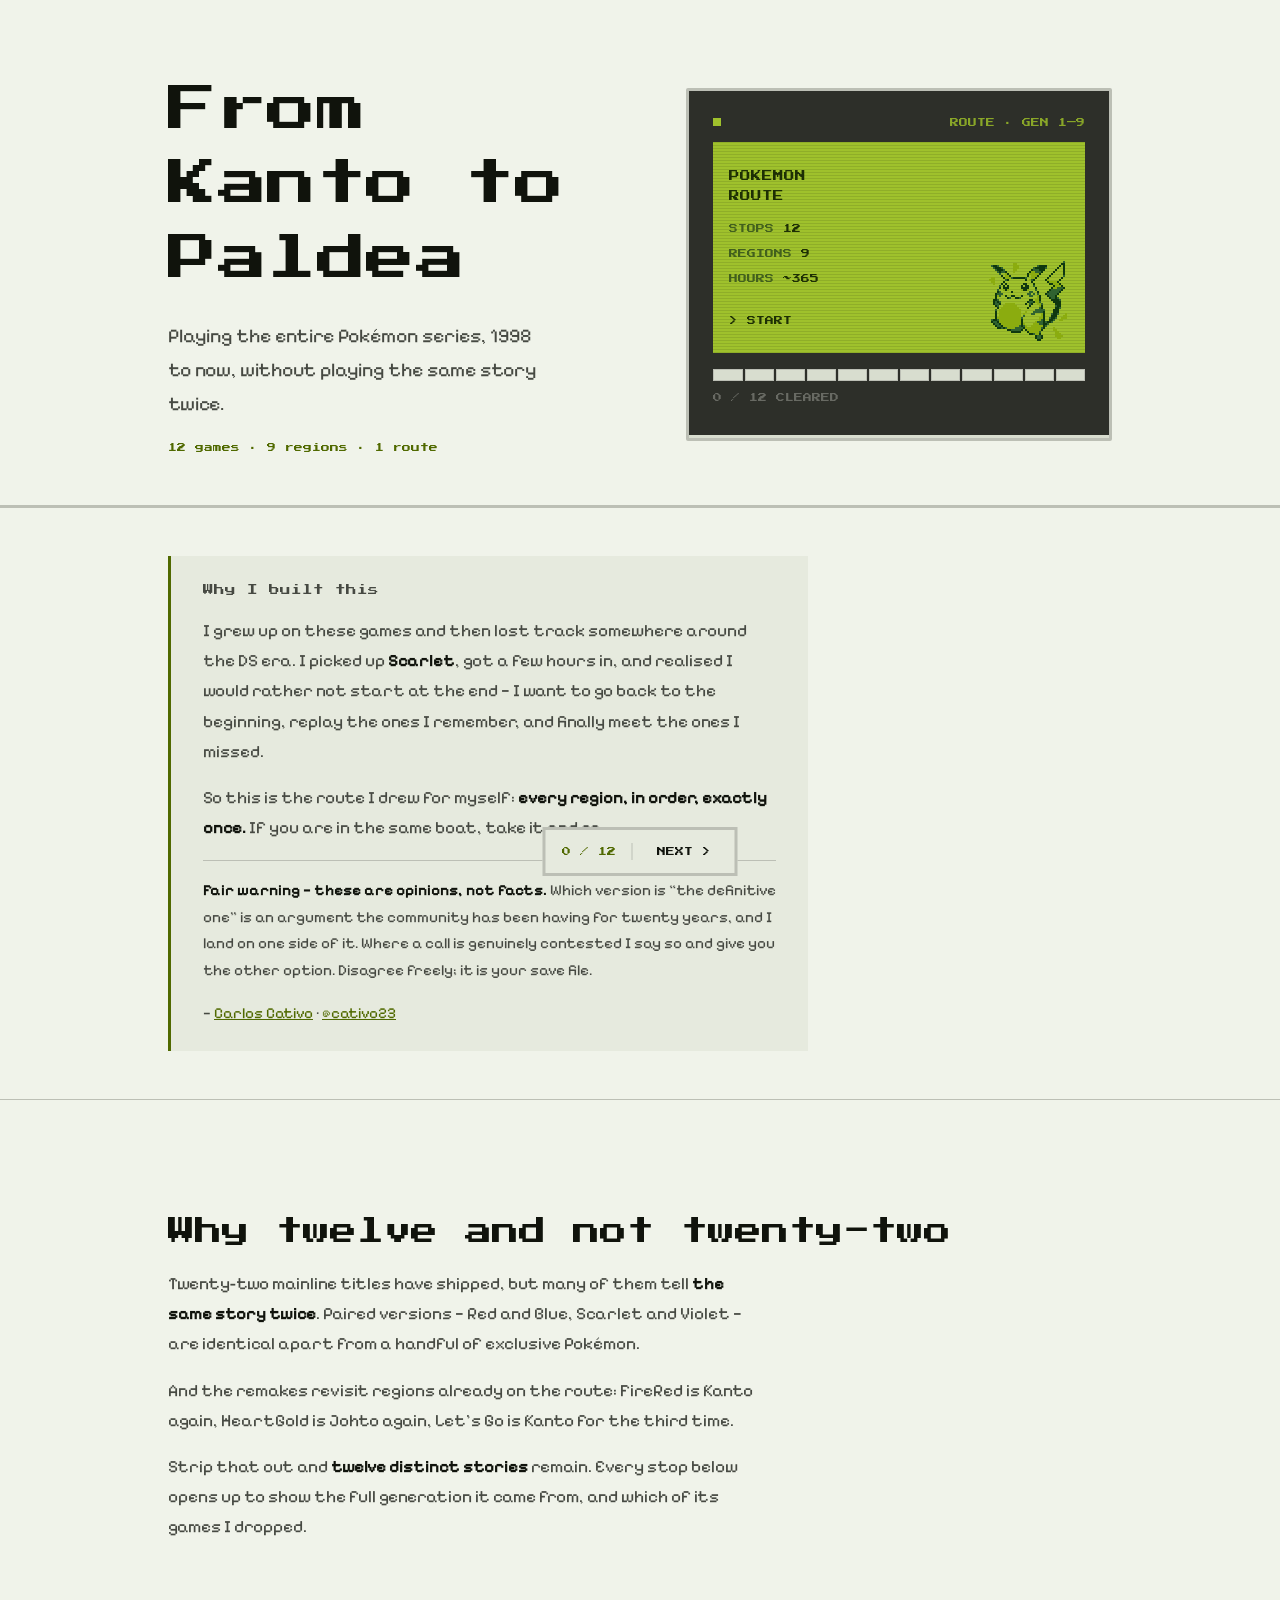
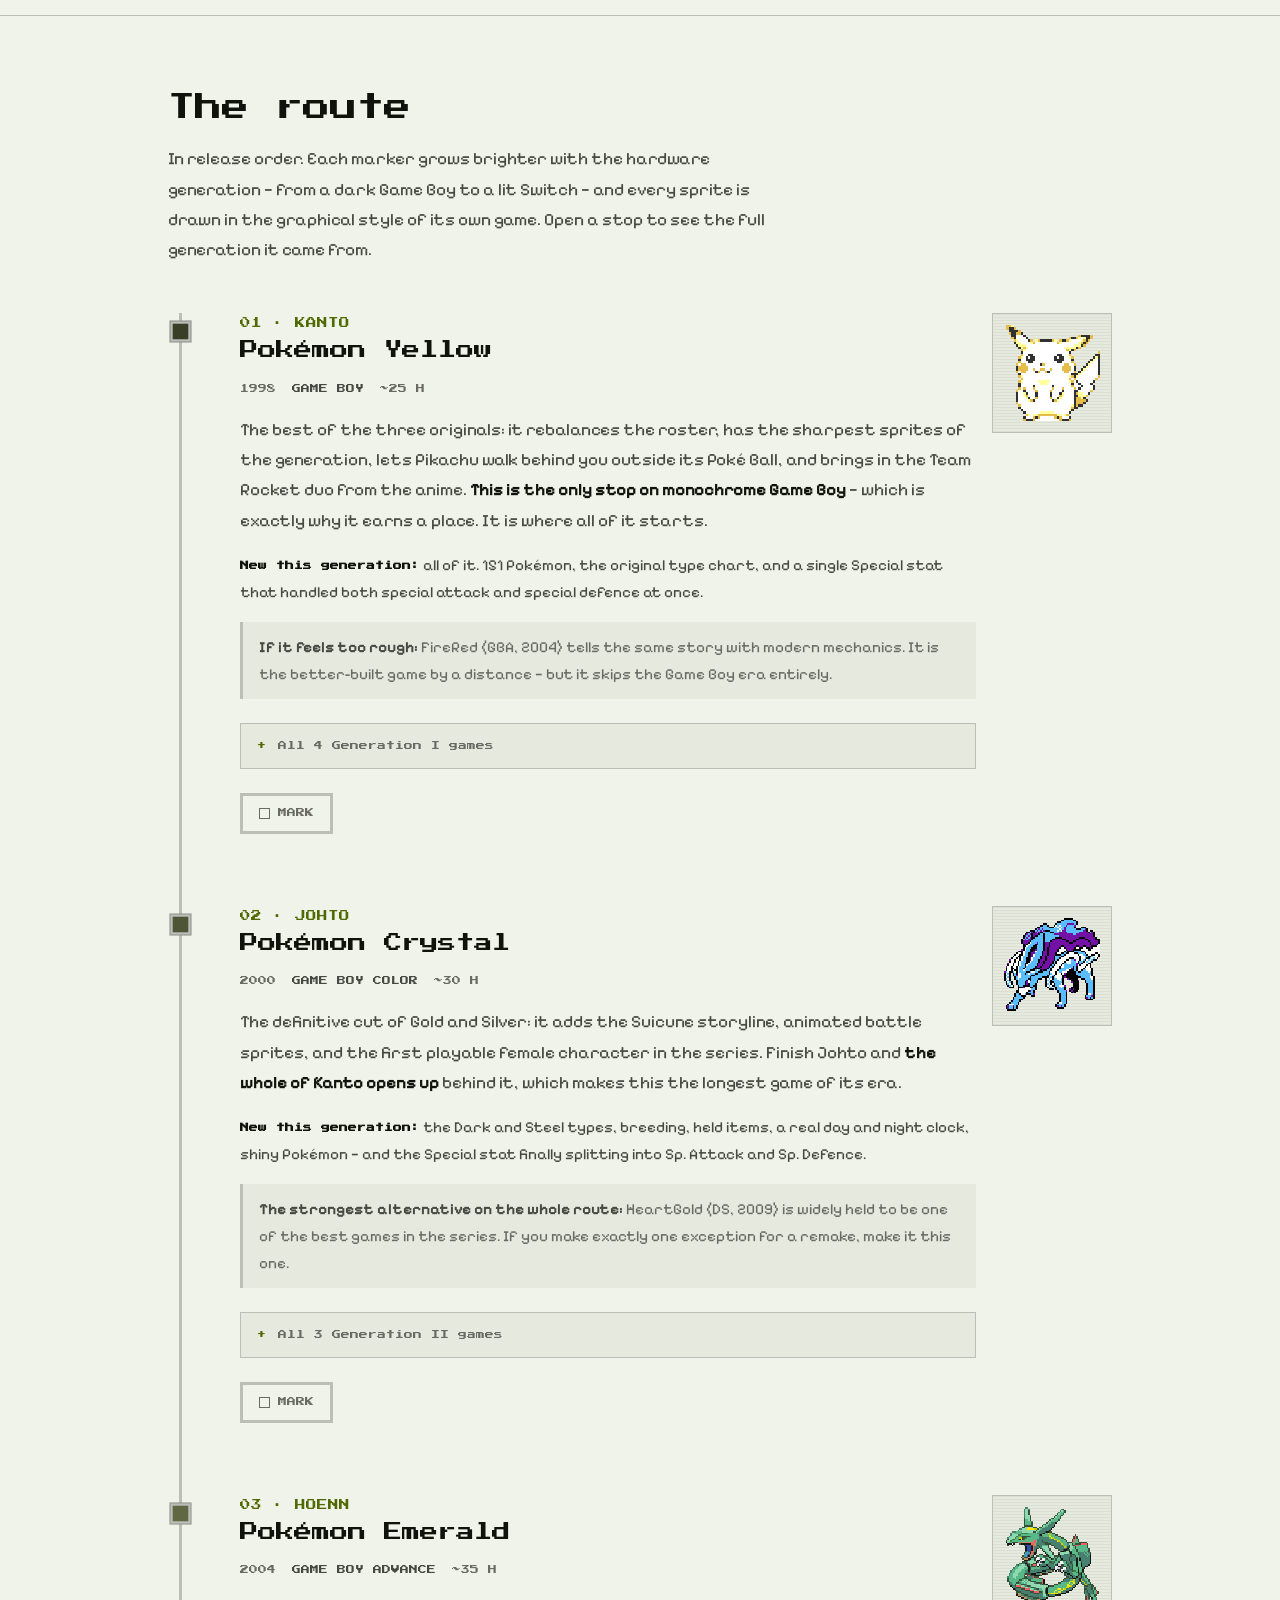
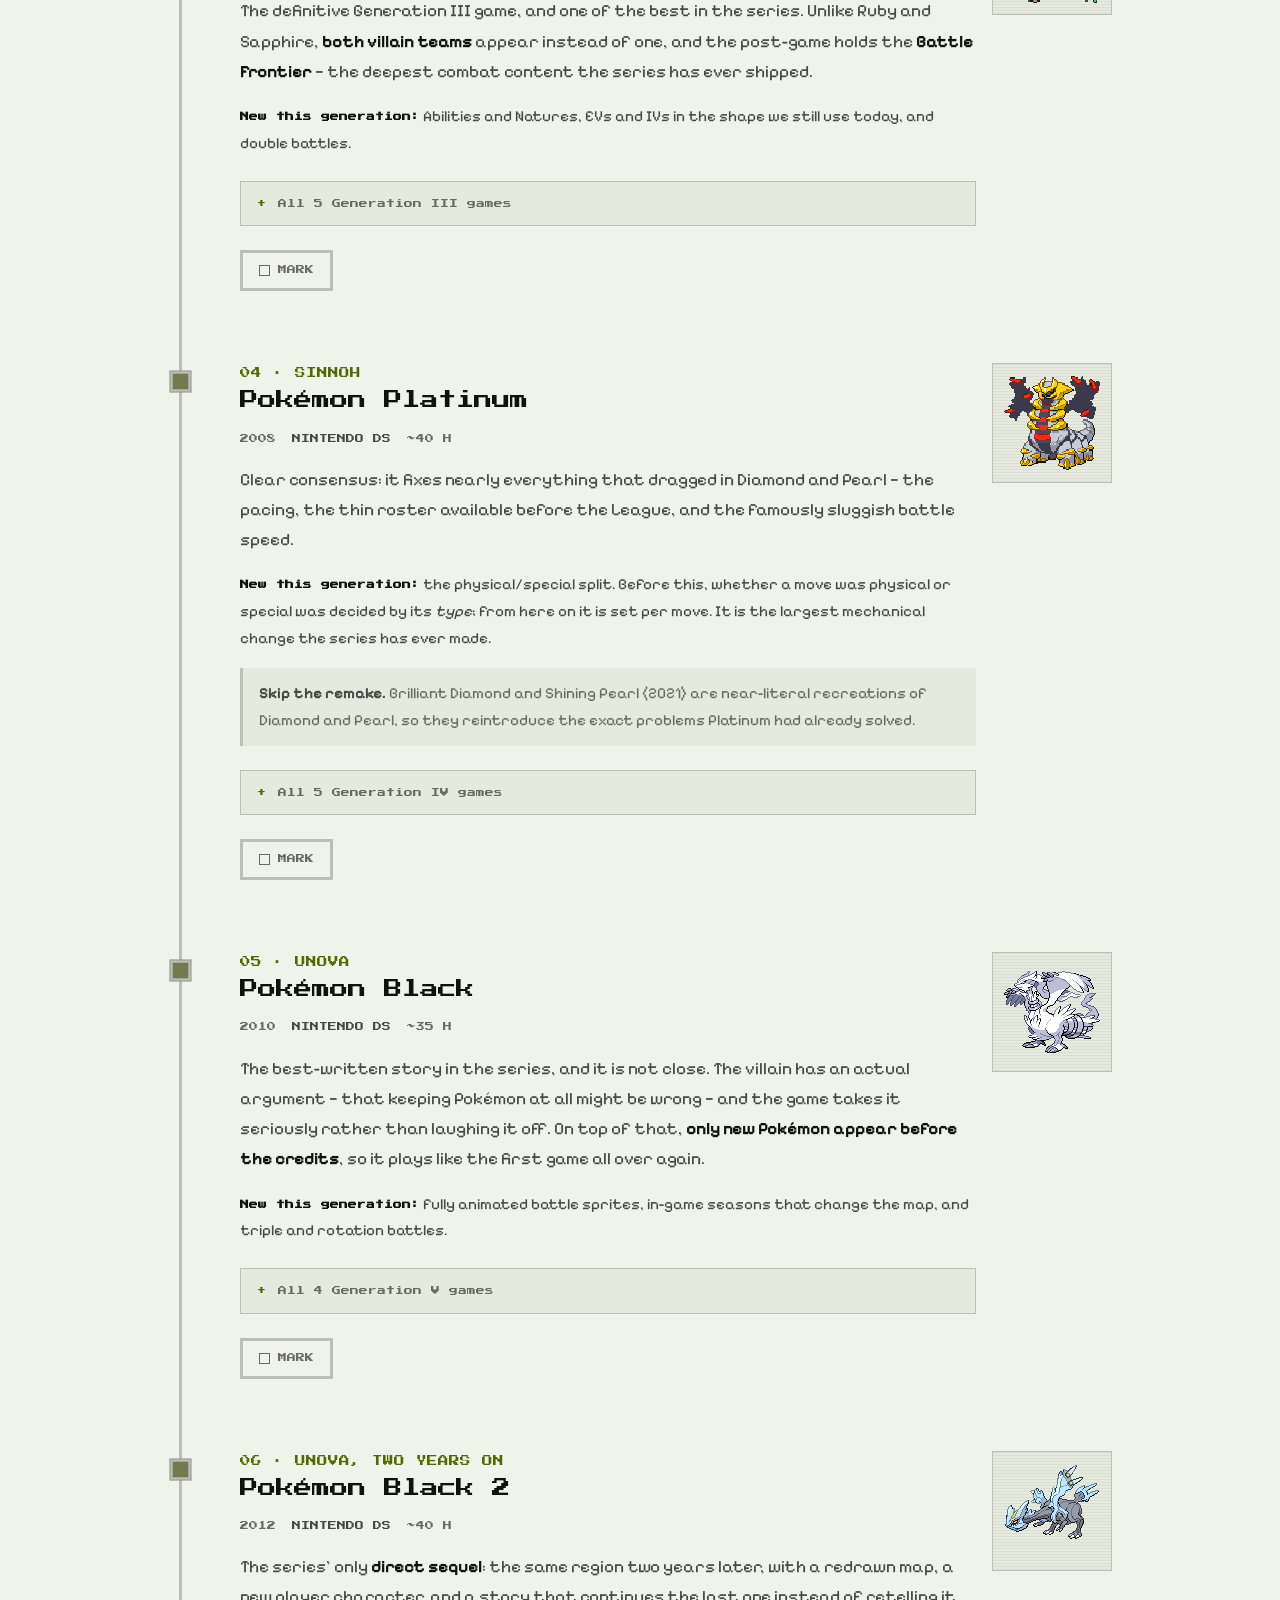
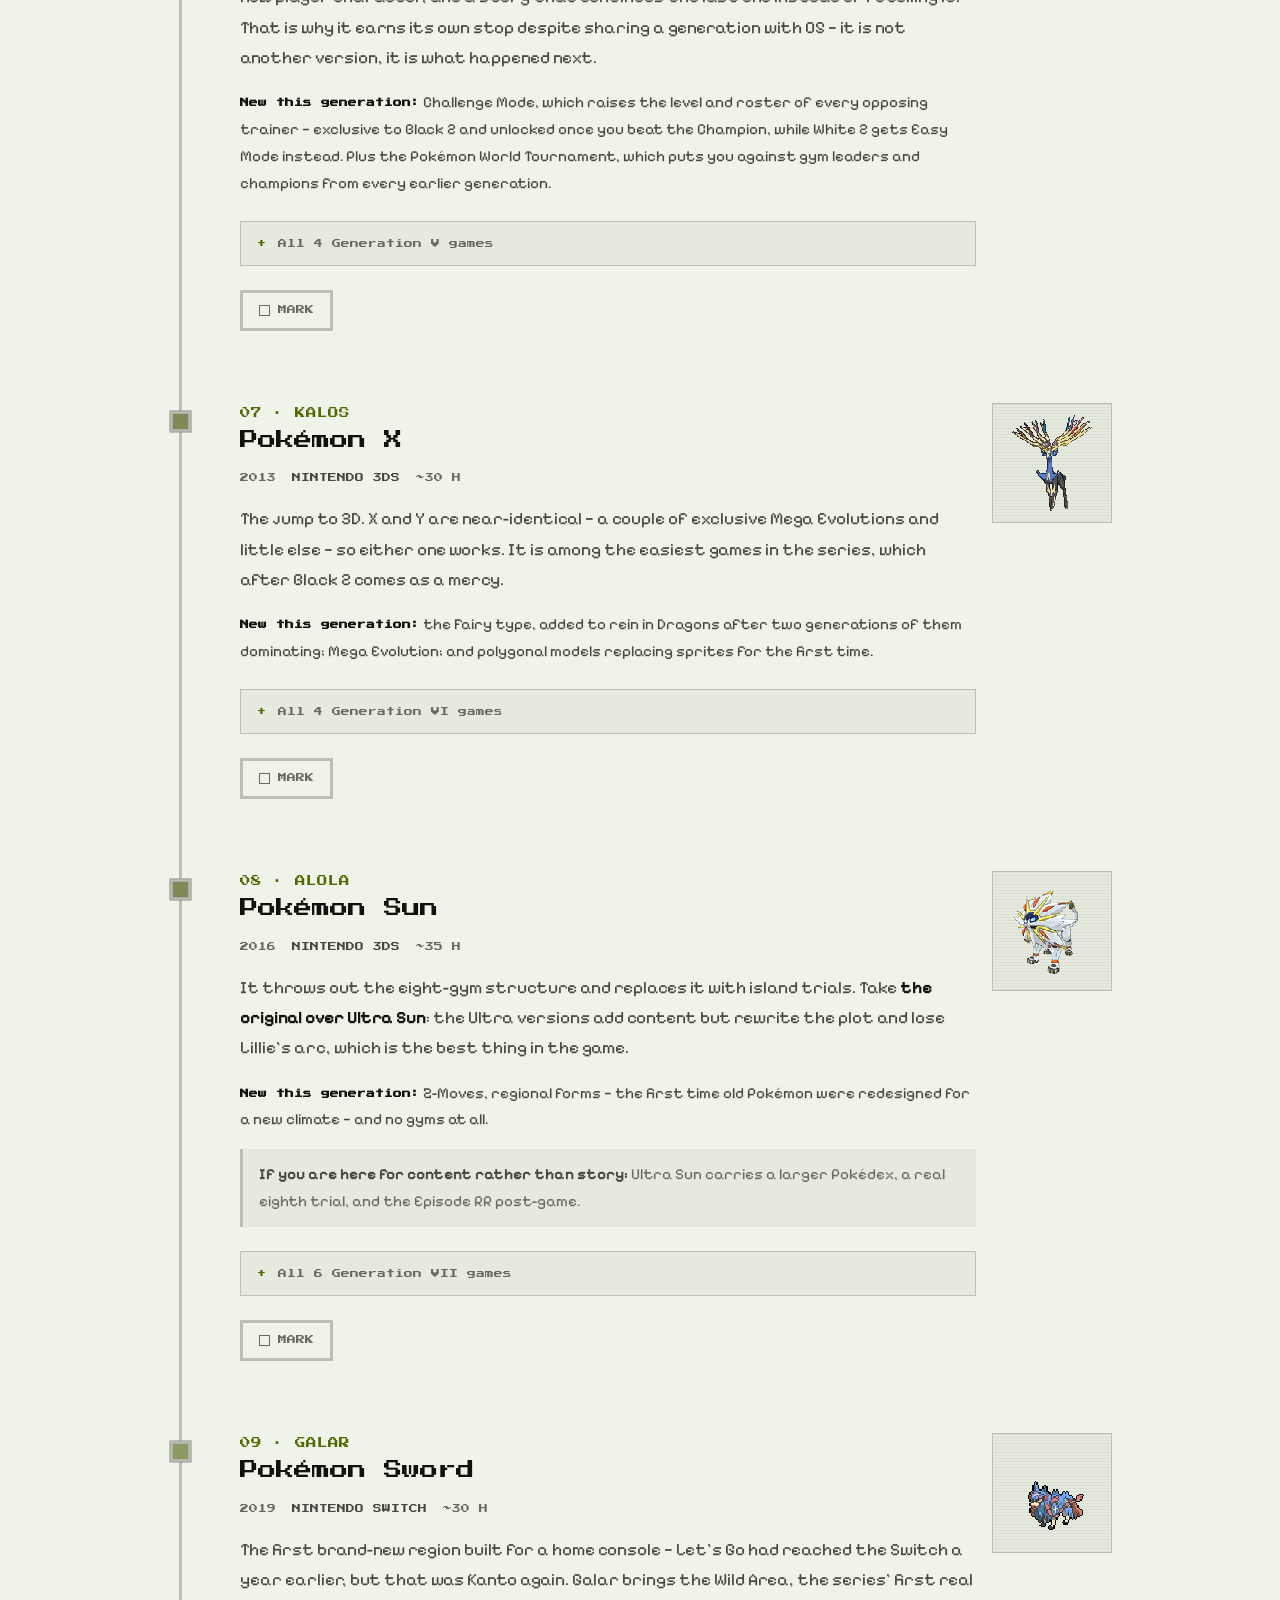
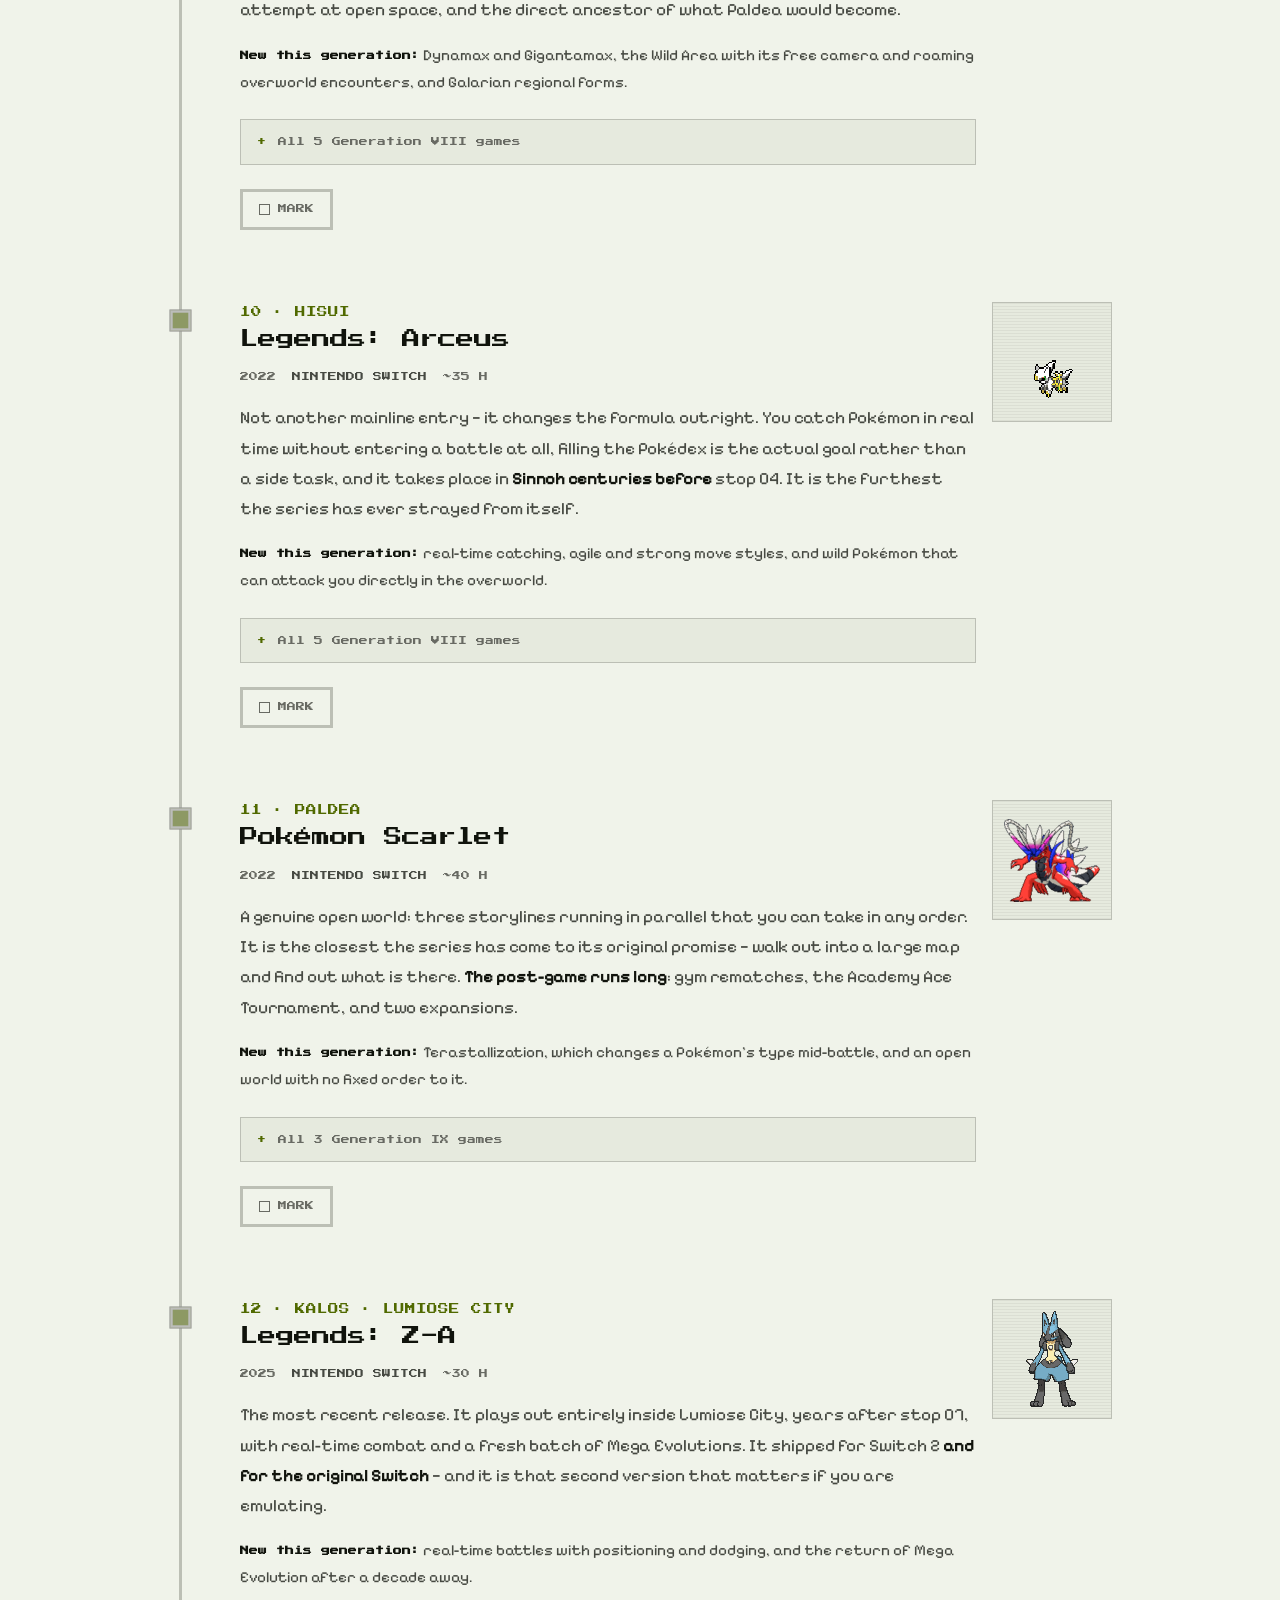
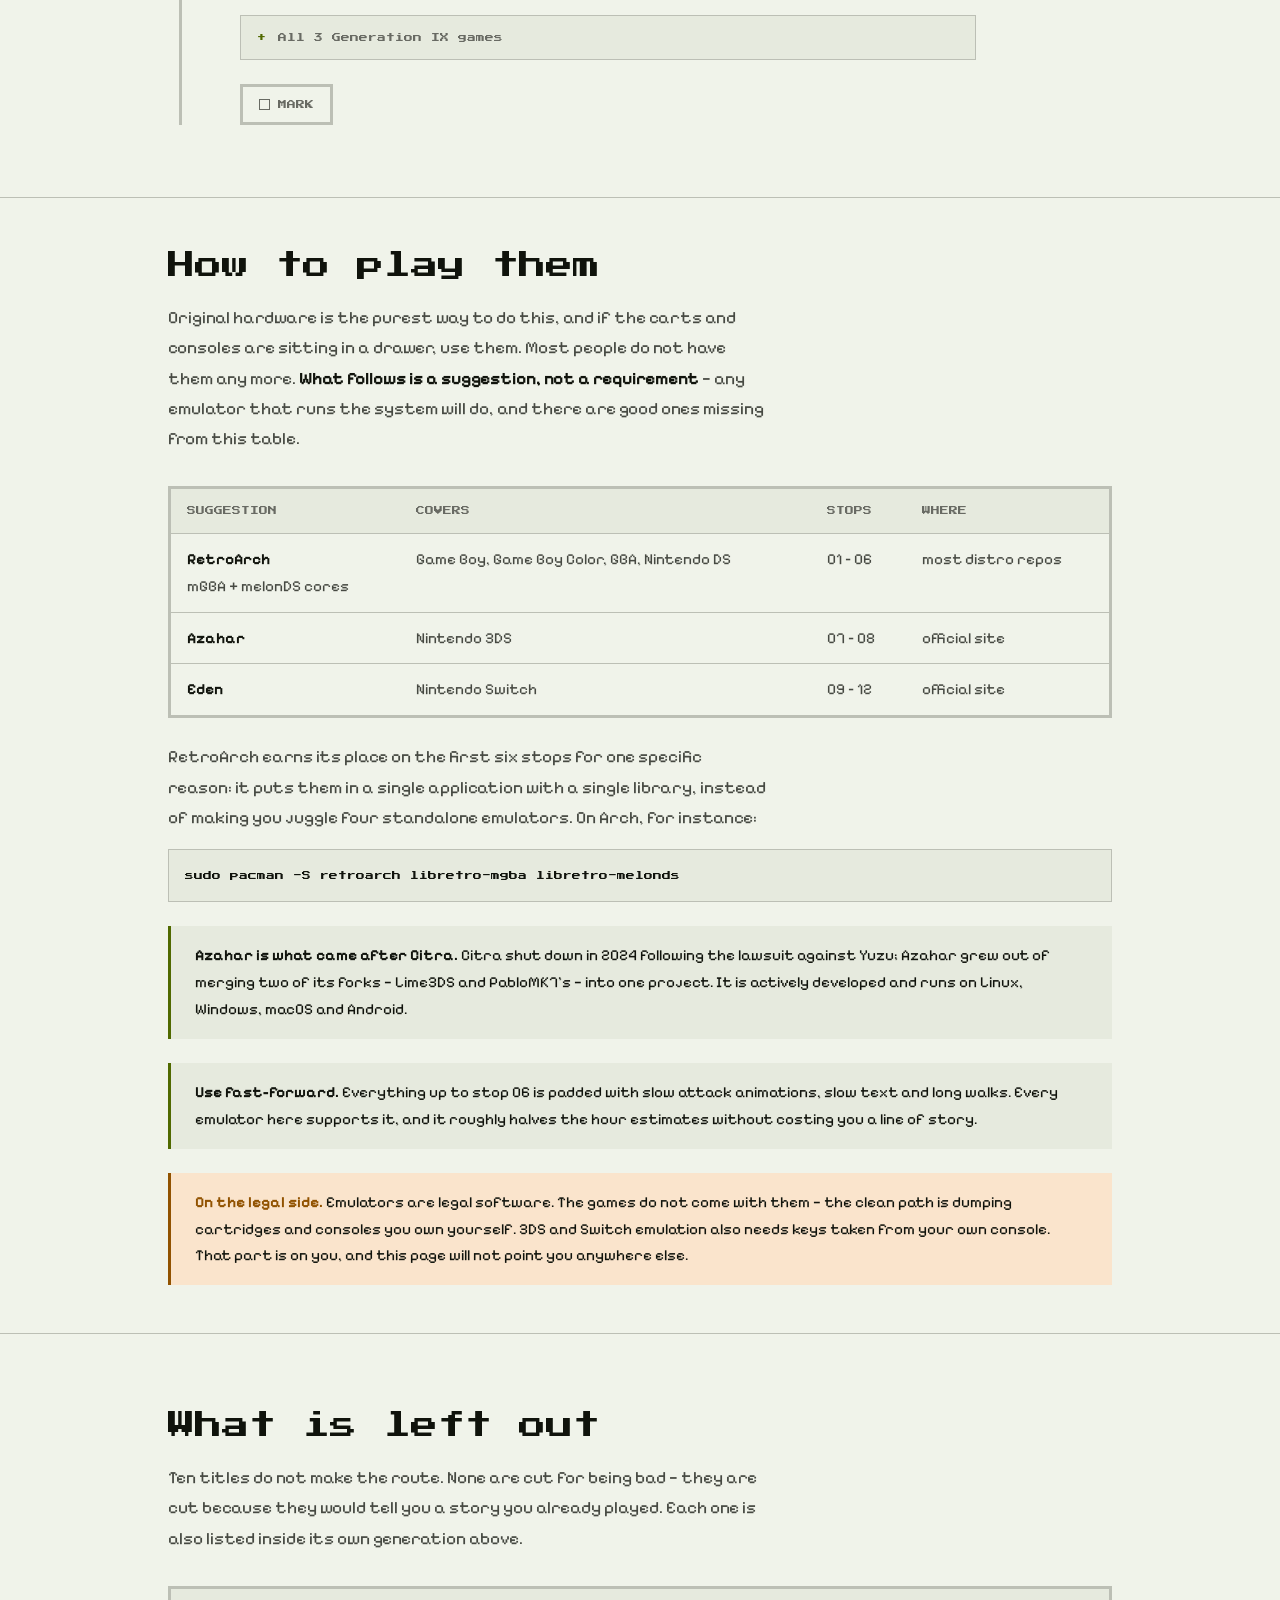
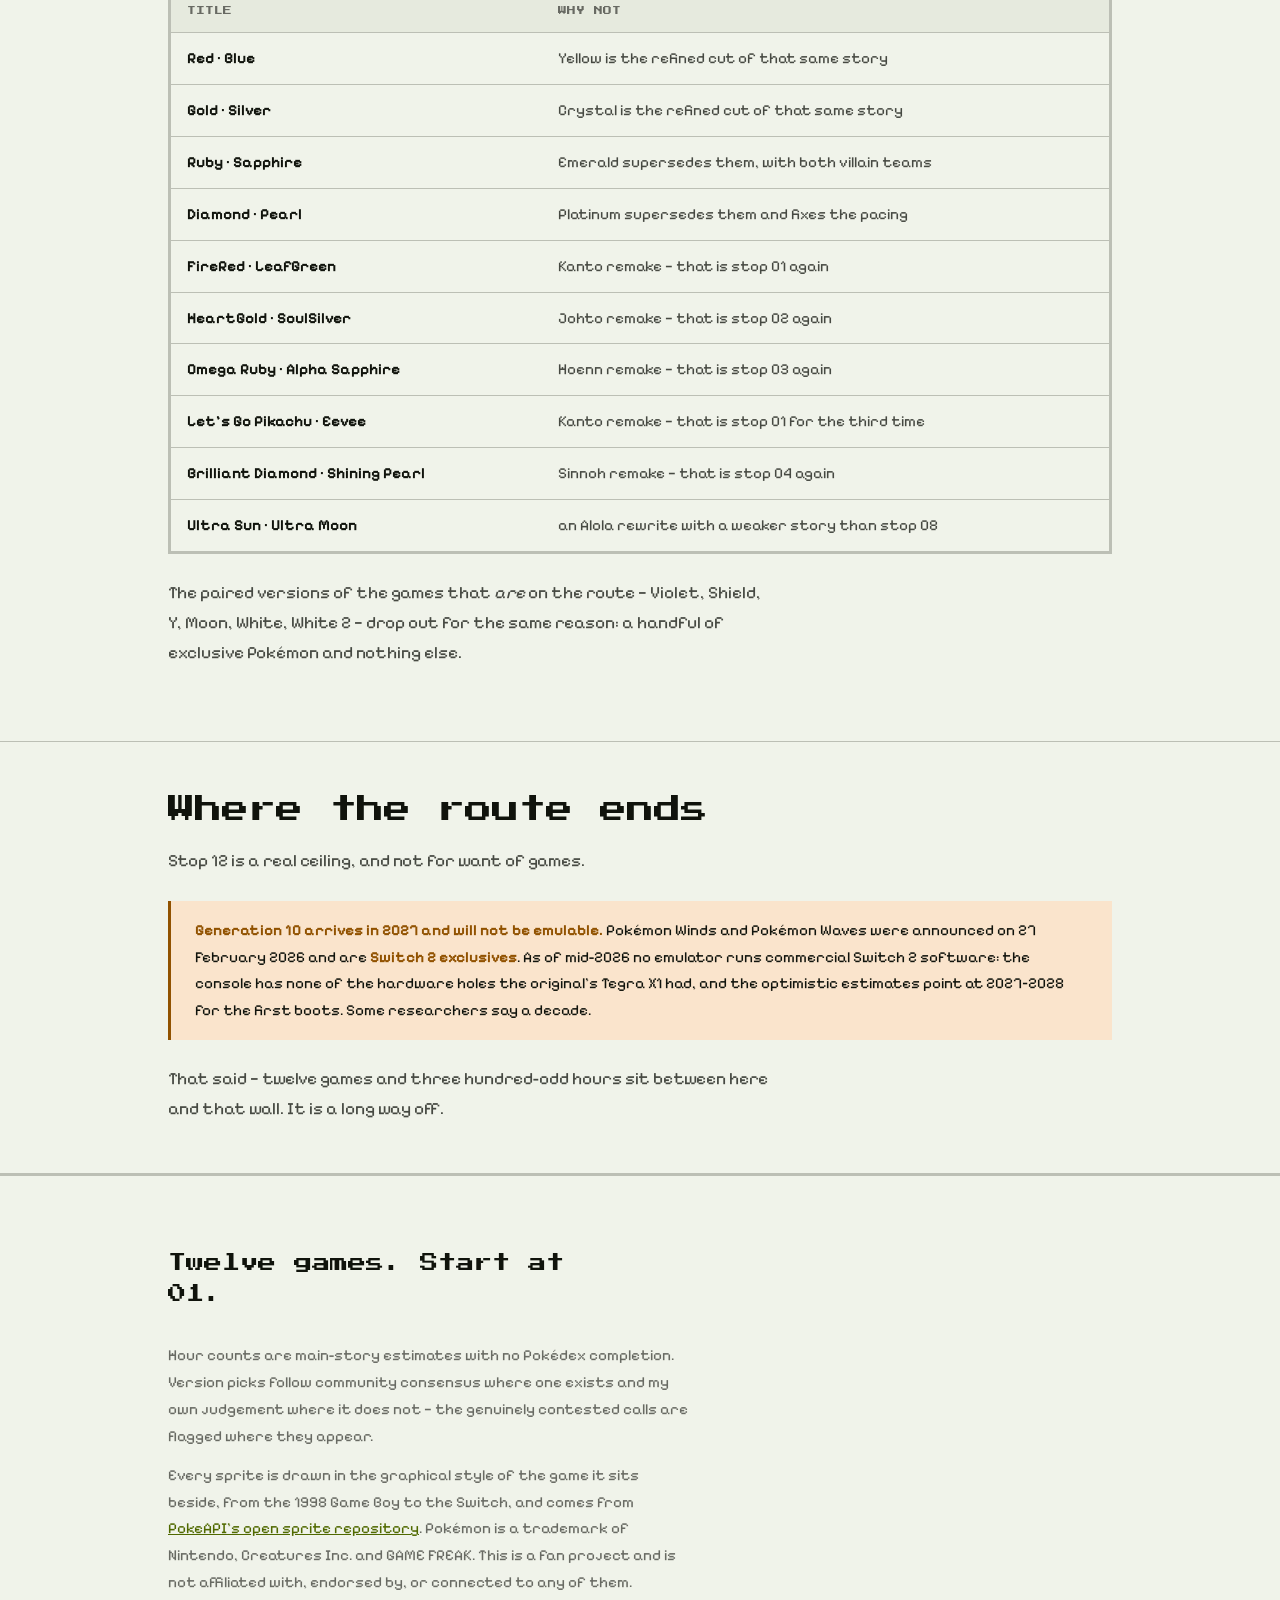
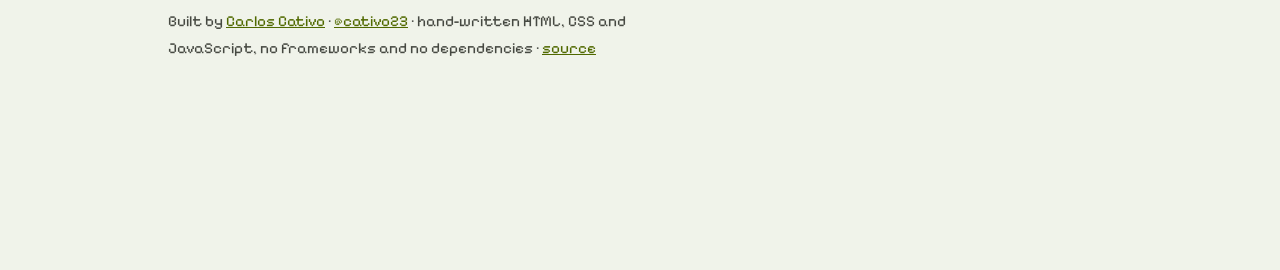
==== commit a9ba2797: "fix(hero): use the true monochrome Red/Blue sprite, remapped to the DMG palette The Yellow sprite is" ====
--- a/index.html
+++ b/index.html
@@ -27,7 +27,7 @@
       <div class="dmg">
         <div class="dmg-brow"><span class="led" aria-hidden="true"></span><span>ROUTE &middot; GEN 1&mdash;9</span></div>
         <div class="screen">
-          <img class="screen-sprite" src="assets/sprites/hero-pikachu.gif" alt="" width="60" height="60" aria-hidden="true">
+          <img class="screen-sprite" src="assets/sprites/hero-pikachu-dmg.png" alt="" width="40" height="40" aria-hidden="true">
           <p class="screen-title">POKEMON<br>ROUTE</p>
           <div class="screen-rows">
             <div>STOPS <b>12</b></div>
--- a/assets/styles.css
+++ b/assets/styles.css
@@ -510,17 +510,23 @@
 
 /* --- el sprite del héroe vive dentro de la pantalla --- */
 .screen { position: relative; }
+/* El sprite REAL de Pokémon Yellow, remapeado a los tres tonos oscuros de la DMG
+   (#0F380F, #306230, #8BAC0F) con ImageMagick. Sin filtros CSS: los colores están
+   horneados en el PNG, que es como se veía de verdad en la consola. El cuarto tono,
+   #9BBC0F, es el fondo de la pantalla, así que el sprite se recorta contra él. */
 .screen-sprite {
   position: absolute;
   right: var(--space-md);
-  bottom: var(--space-md);
-  width: 60px;
-  height: 60px;
+  bottom: var(--space-sm);
+  width: 80px;
+  height: 80px;
   z-index: 2;
   image-rendering: pixelated;
-  /* Lo llevo al verde oscuro de la DMG: la pantalla solo mostraba cuatro tonos. */
-  filter: grayscale(1) brightness(0.45) sepia(1) hue-rotate(48deg) saturate(2.2);
-}
+  /* Cuatro saltos al encender y se queda quieto, igual que el > START. */
+  animation: idle 900ms steps(2, jump-none) 4;
+  animation-delay: 700ms;
+}
+@keyframes idle { from { transform: translateY(0); } to { transform: translateY(-4px); } }
 
 /* ════════════ 11 · encendido de la pantalla ════════════
    Una DMG no aparece: se enciende. Un destello y después la imagen. */
@@ -550,7 +556,7 @@
 .stage.done .dot { background: var(--color-done); }
 
 @media (prefers-reduced-motion: reduce) {
-  .screen, .screen > * { animation: none; filter: none; opacity: 1; }
+  .screen, .screen > *, .screen-sprite { animation: none; filter: none; opacity: 1; }
   .dot { transform: scale(1); filter: none; transition: none; }
   .stage.just-done .sprite img { animation: none; }
   .stage:hover .sprite img, .stage:focus-within .sprite img { transform: none; }
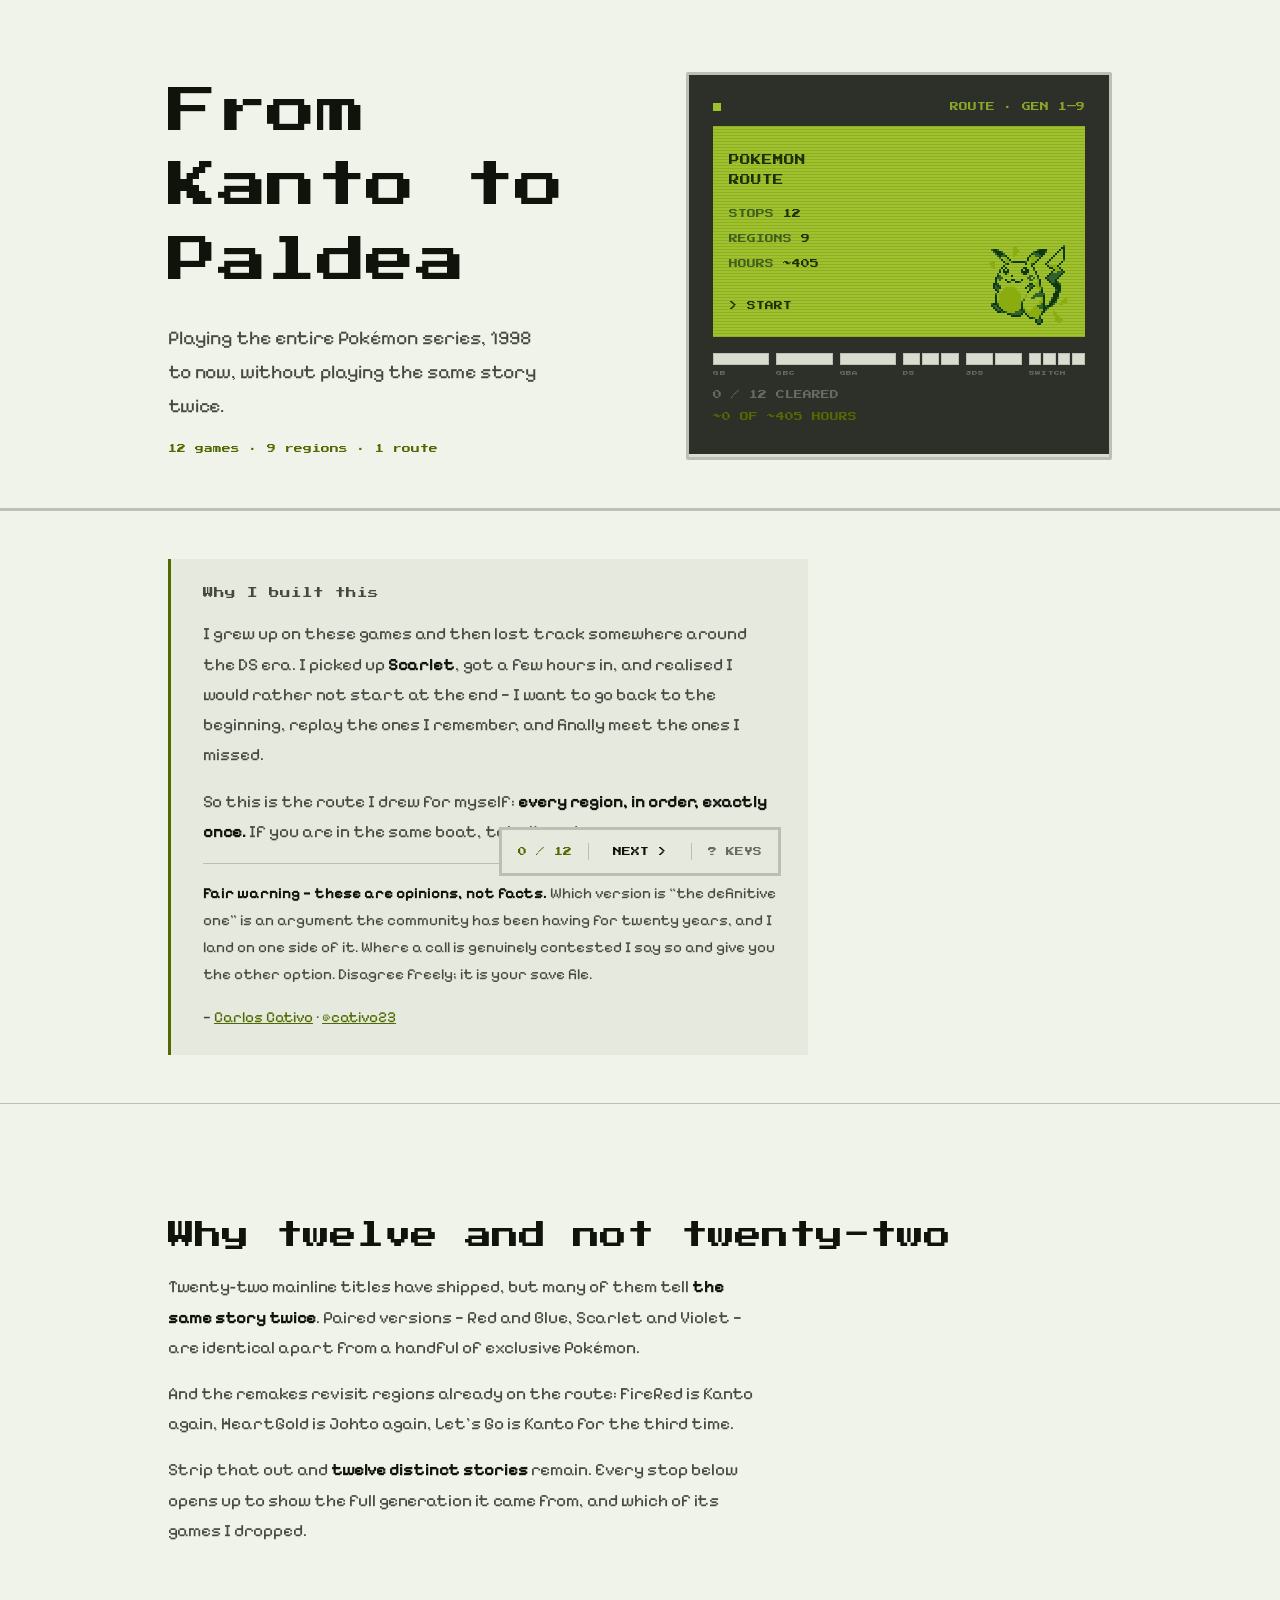
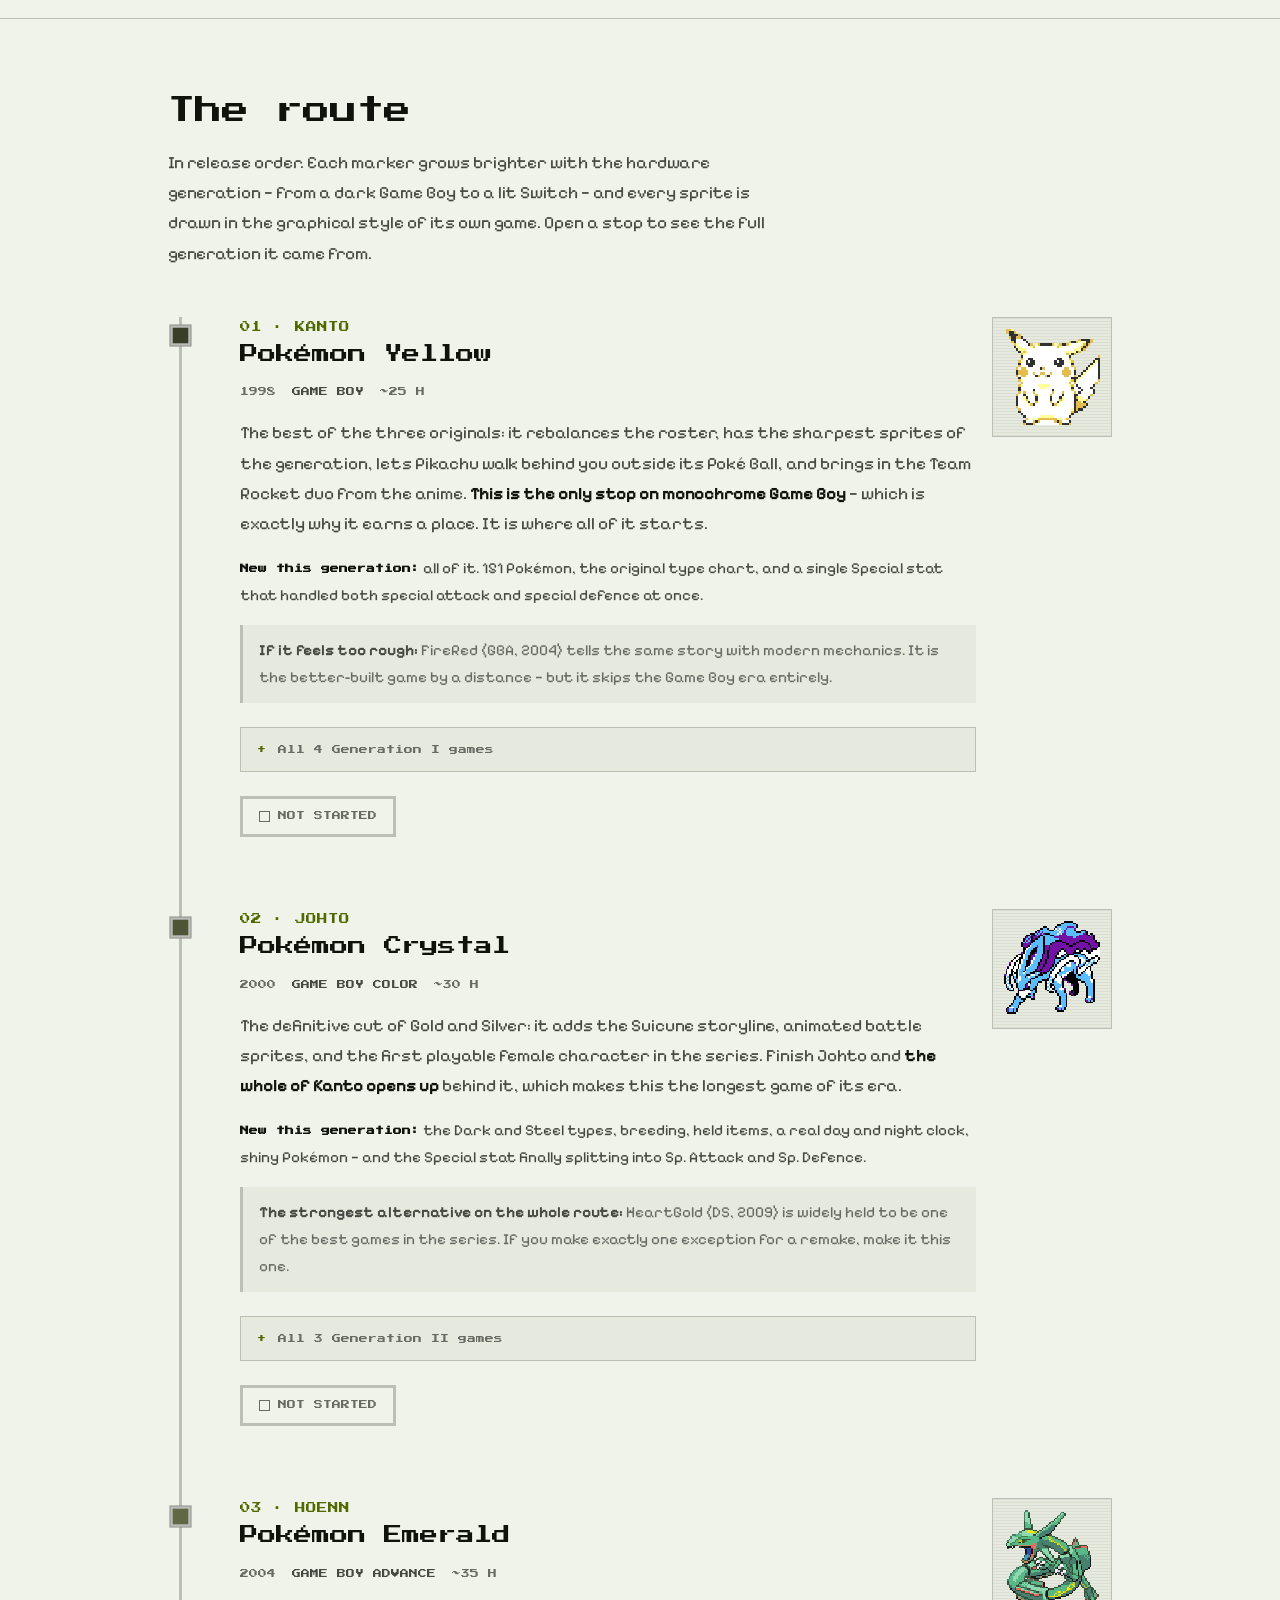
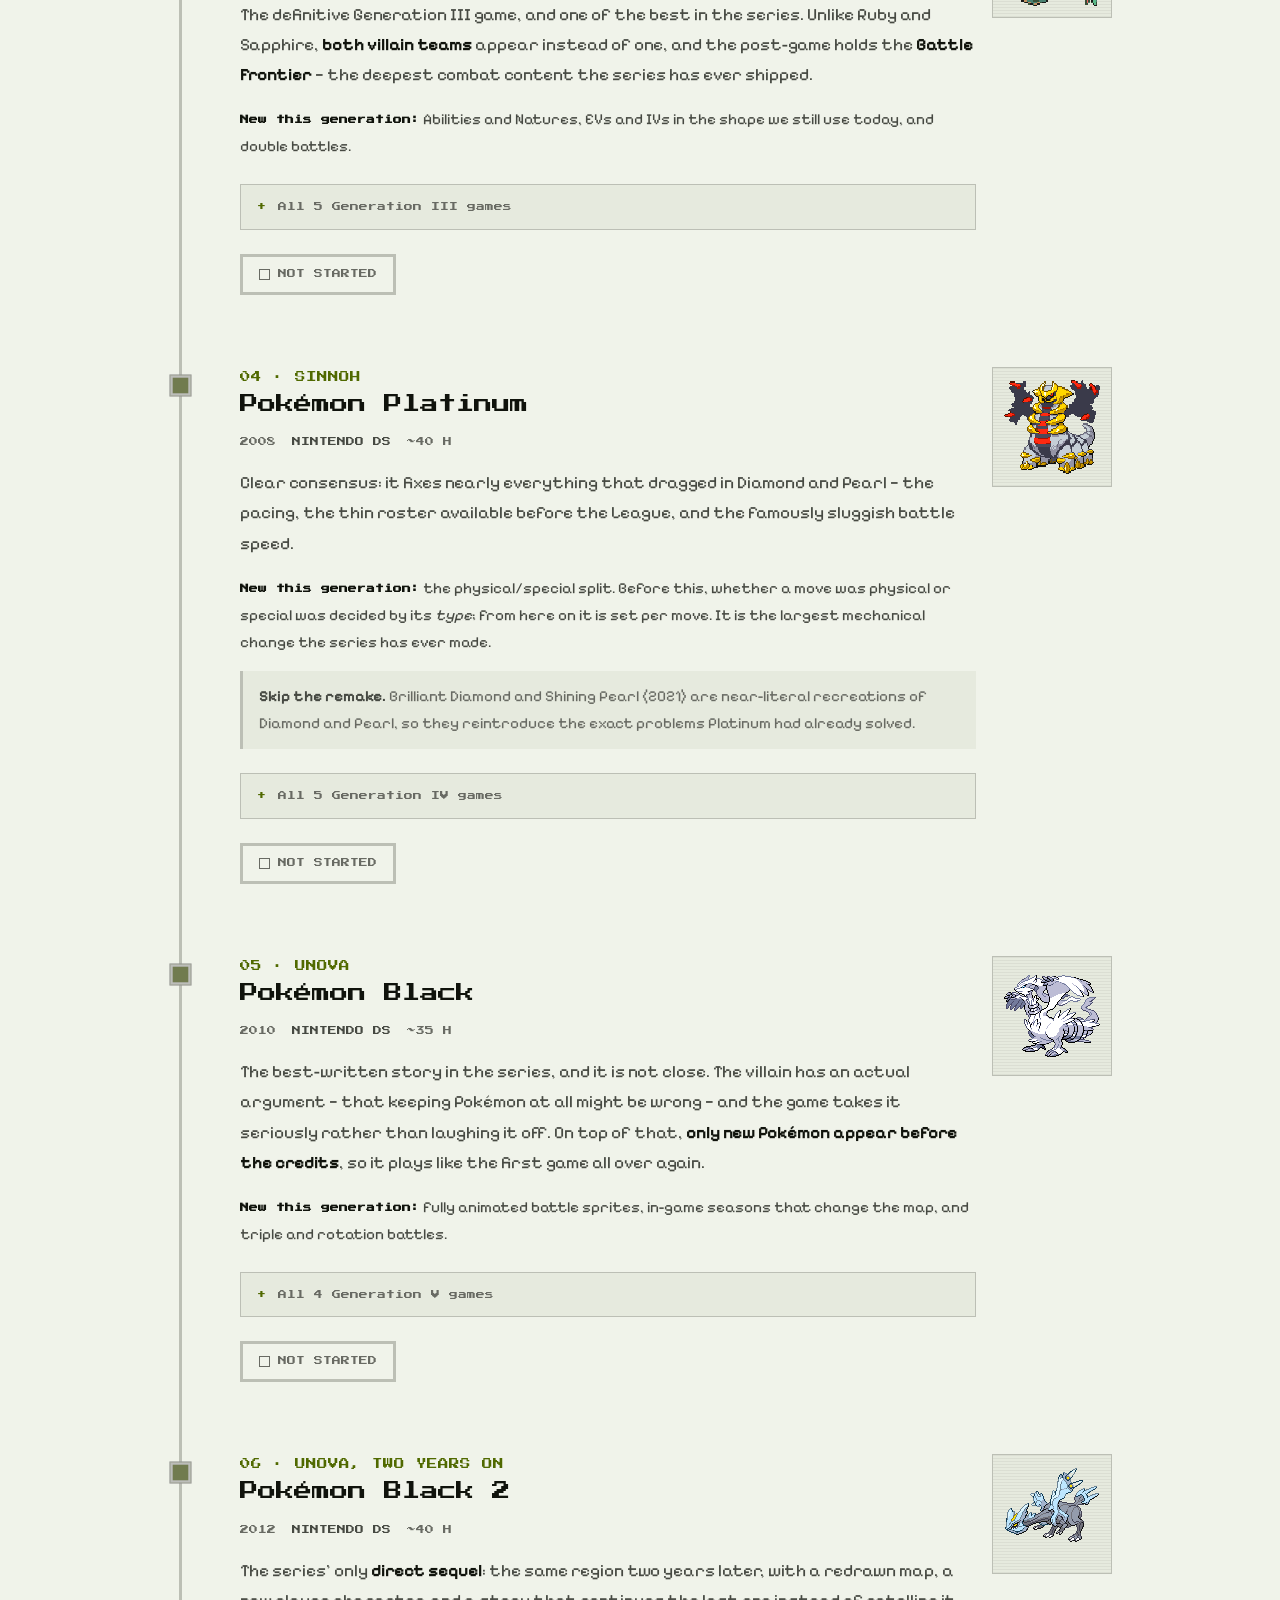
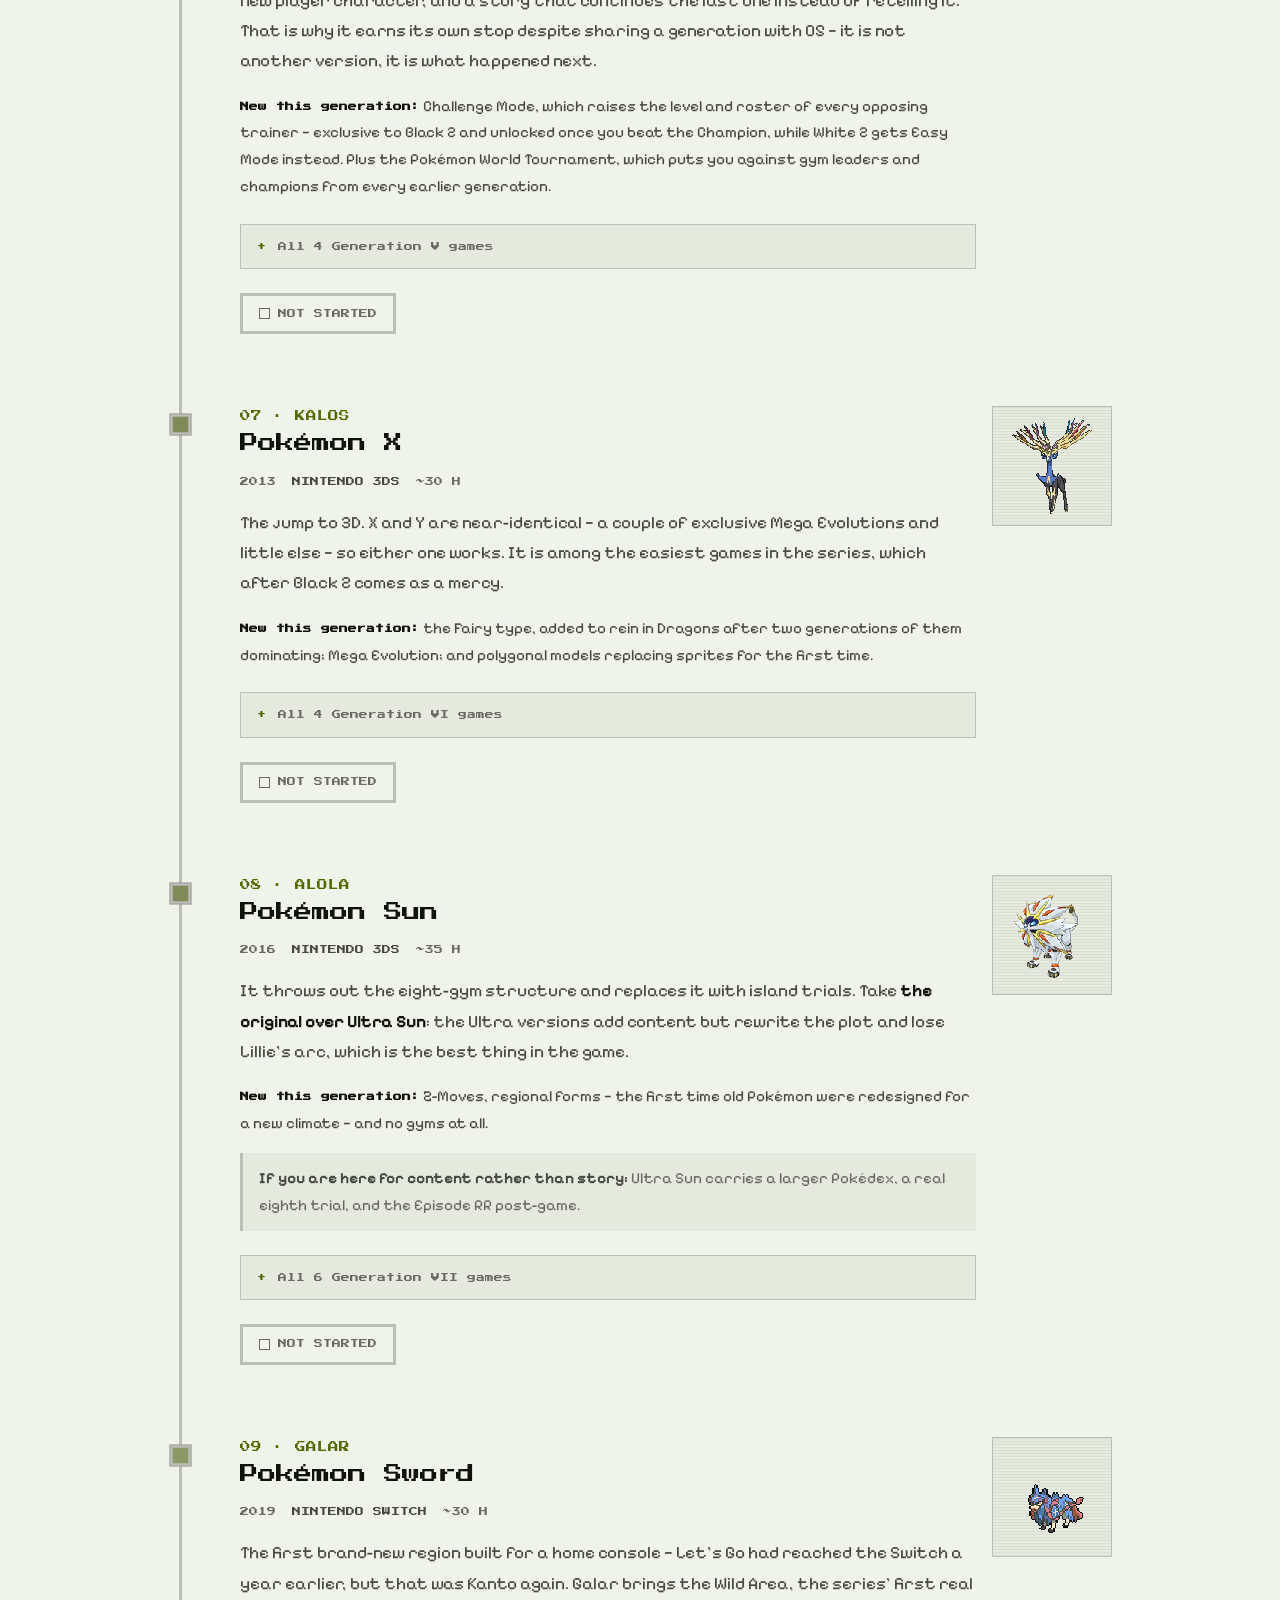
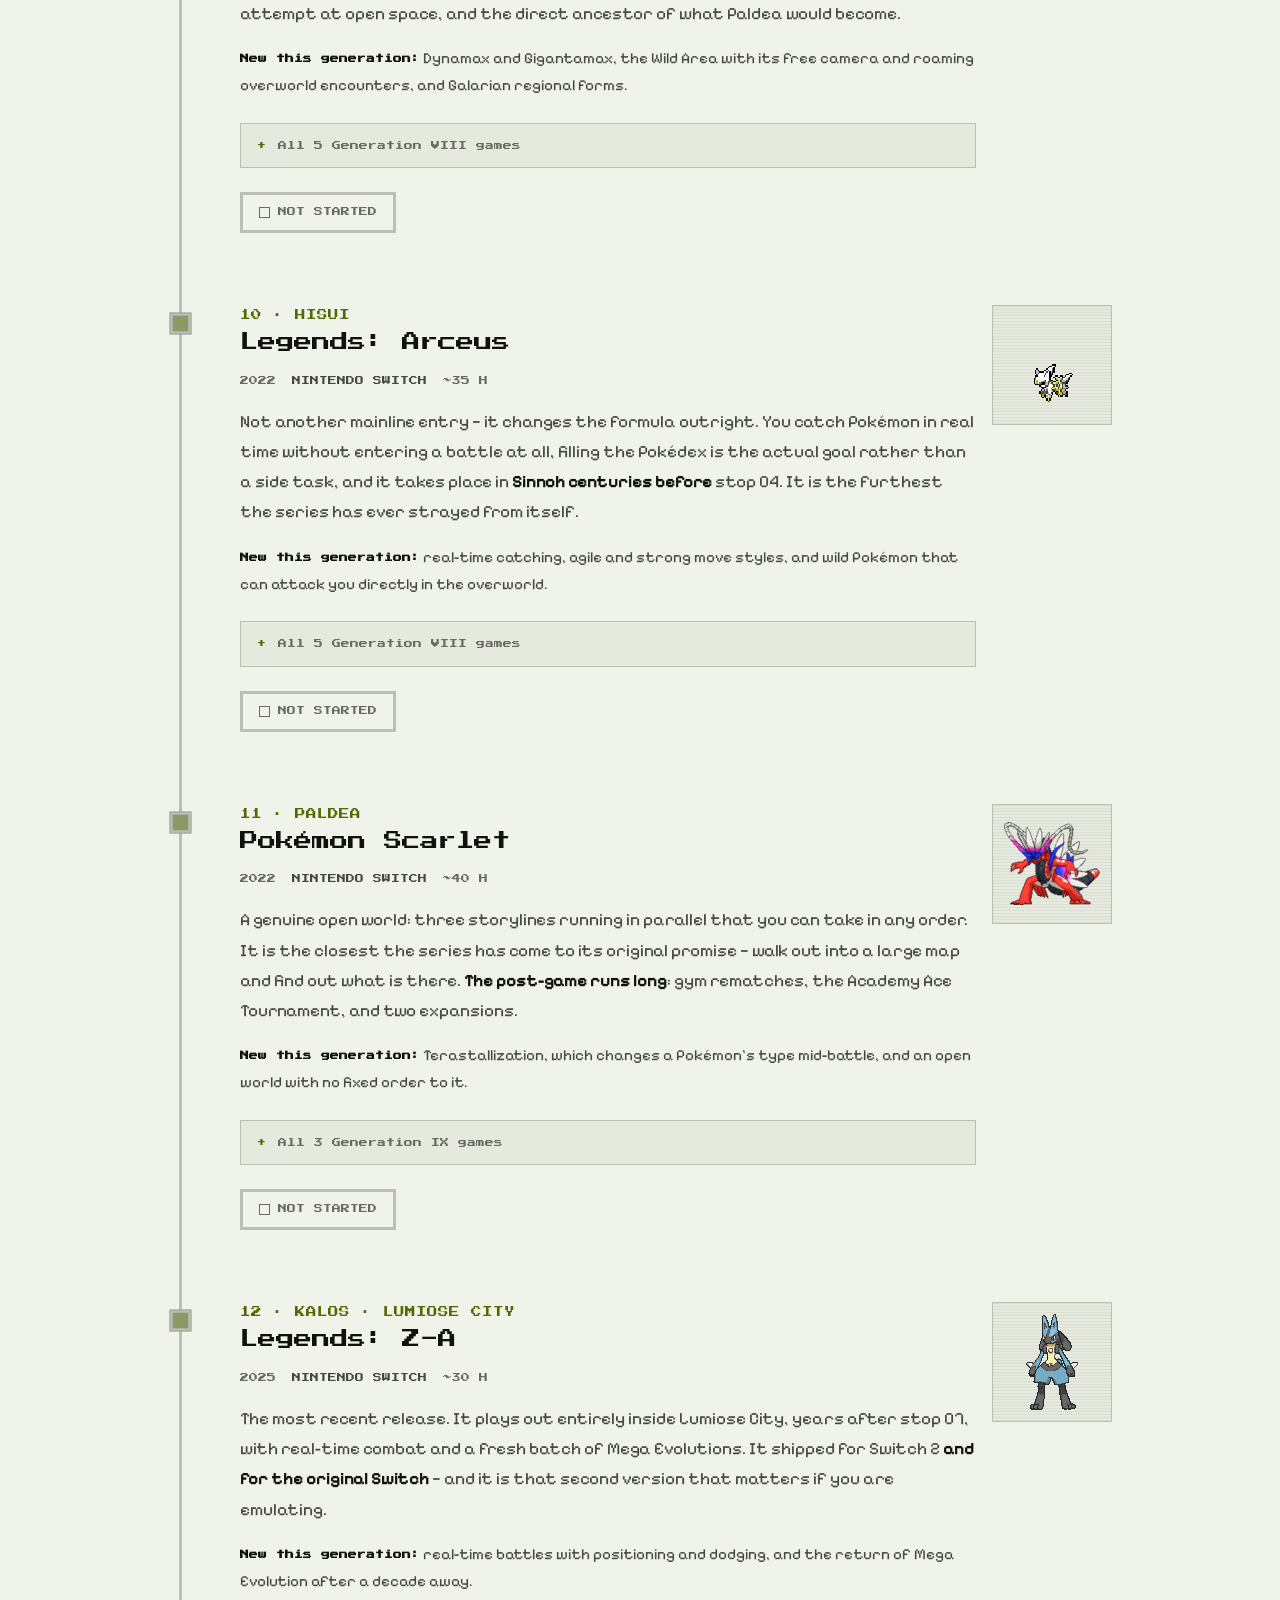
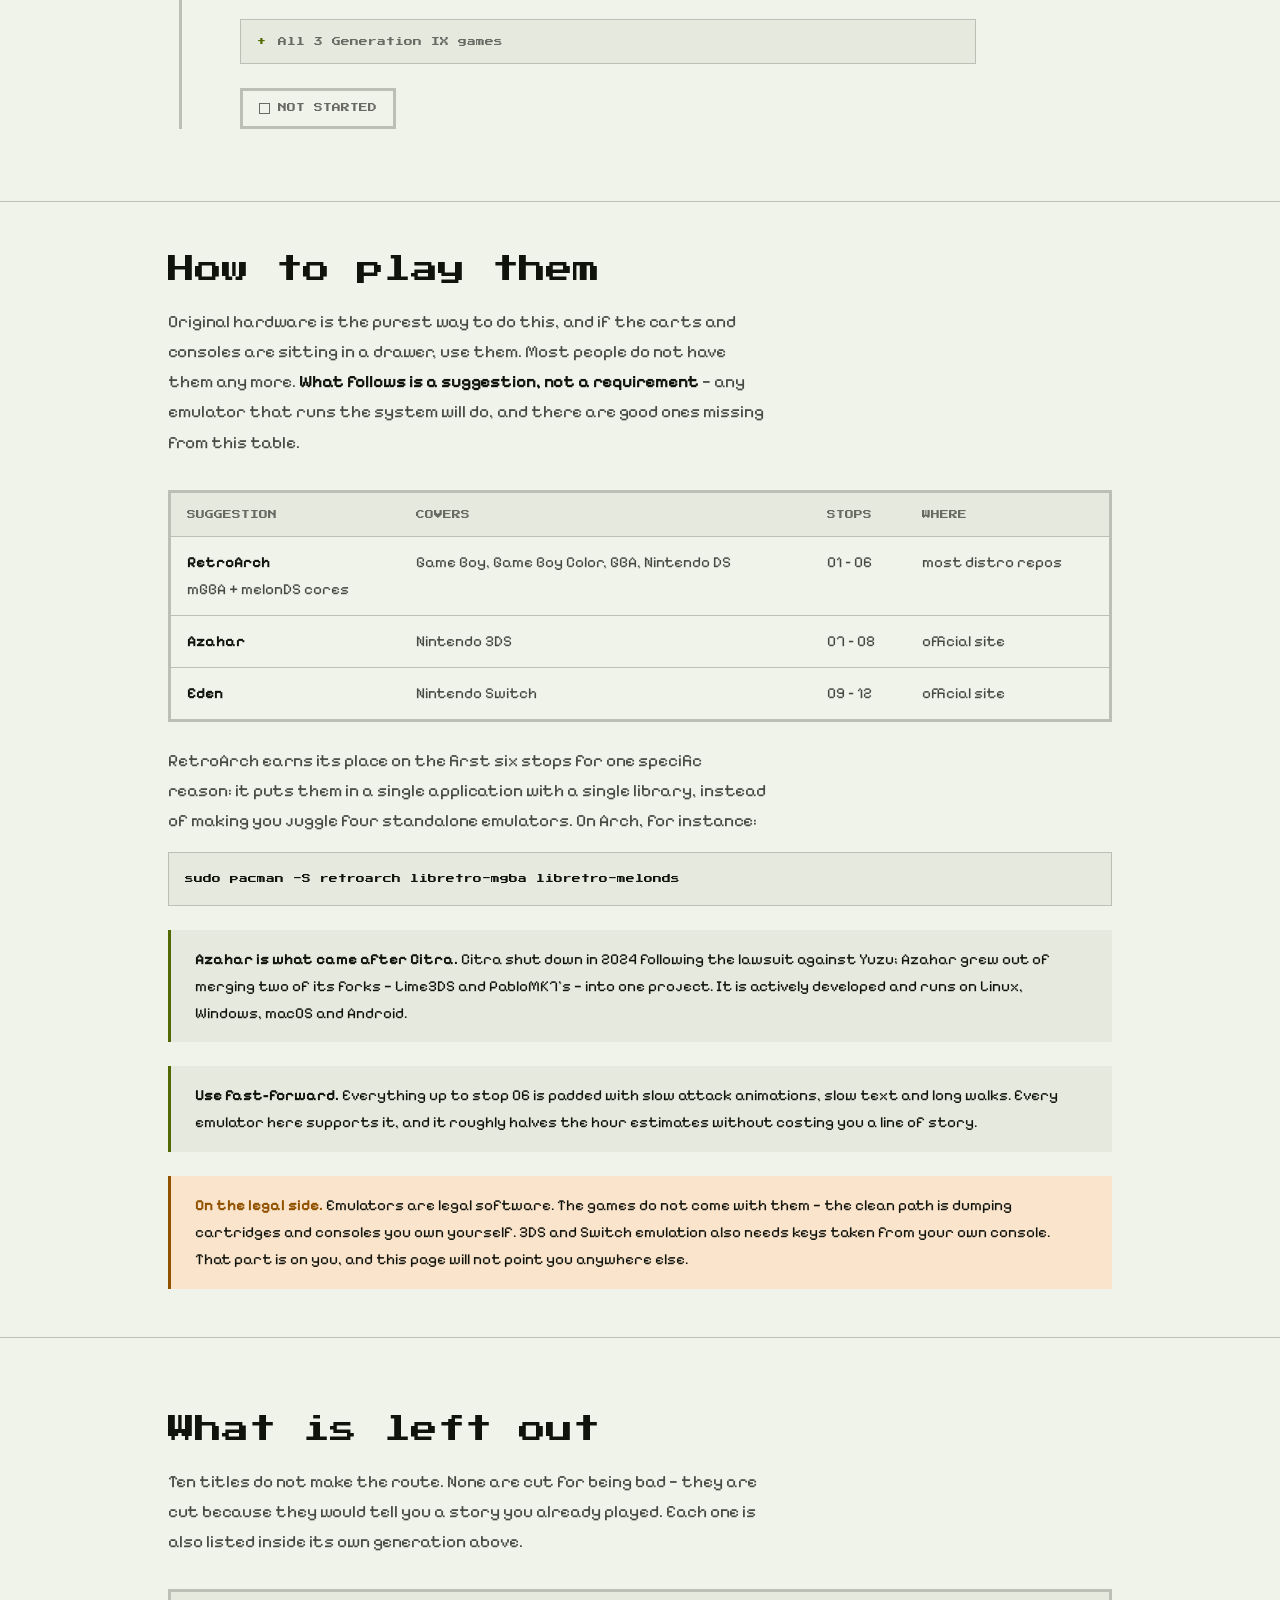
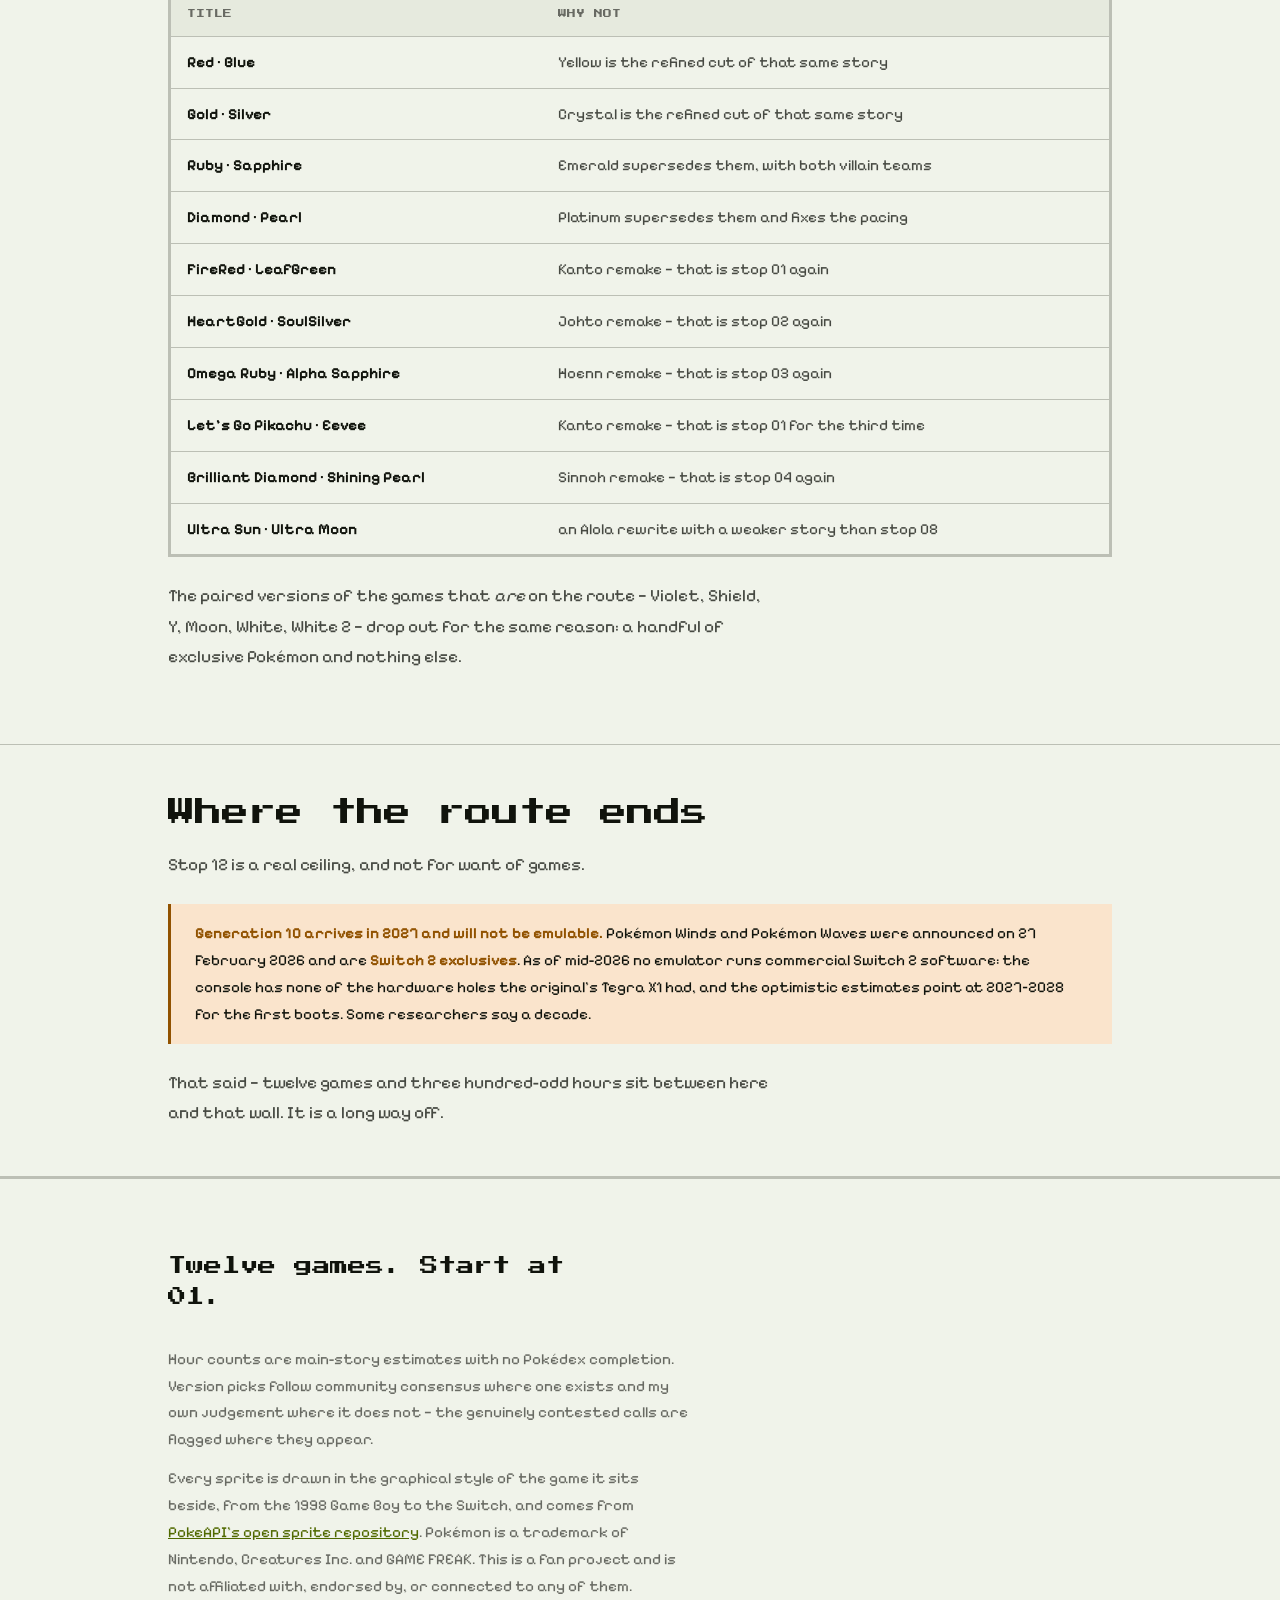
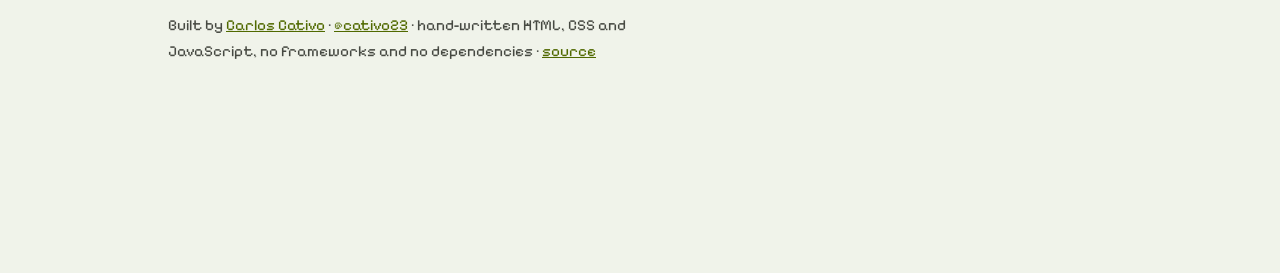
==== commit 44f7e524: "feat: three-state progress, playtime total and keyboard navigation A stop is now not-started, playin" ====
--- a/index.html
+++ b/index.html
@@ -32,12 +32,13 @@
           <div class="screen-rows">
             <div>STOPS <b>12</b></div>
             <div>REGIONS <b>9</b></div>
-            <div>HOURS <b>~365</b></div>
+            <div>HOURS <b id="screen-hours">~405</b></div>
           </div>
           <p class="press">&gt; START</p>
         </div>
         <div class="cells" id="cells" aria-hidden="true"></div>
         <p class="cells-lbl" id="cells-lbl">0 / 12 CLEARED</p>
+        <p class="cells-lbl cells-hours" id="hours-lbl">~0 OF ~405 HOURS</p>
       </div>
     </div>
 
@@ -420,7 +421,24 @@
   <span class="pill-count" id="pill-count">0 / 12</span>
   <span class="pill-sep" aria-hidden="true"></span>
   <button class="pill-jump" type="button" id="jump">NEXT &gt;</button>
+  <span class="pill-sep" aria-hidden="true"></span>
+  <span class="pill-keys">? KEYS</span>
 </nav>
+
+<div class="help" id="help" hidden role="dialog" aria-modal="false" aria-label="Keyboard shortcuts">
+  <div class="help-in">
+    <p class="help-h">KEYBOARD</p>
+    <dl class="help-list">
+      <dt>J</dt><dd>next stop</dd>
+      <dt>K</dt><dd>previous stop</dd>
+      <dt>N</dt><dd>jump to the first unfinished stop</dd>
+      <dt>X</dt><dd>cycle the nearest stop: not started &rarr; playing &rarr; cleared</dd>
+      <dt>?</dt><dd>show or hide this panel</dd>
+    </dl>
+    <p class="help-note">The arrow keys are left alone on purpose &mdash; they still scroll the page normally.</p>
+    <button class="help-close" type="button">CLOSE</button>
+  </div>
+</div>
 
 <script src="assets/app.js"></script>
 </body>
--- a/assets/styles.css
+++ b/assets/styles.css
@@ -157,19 +157,48 @@
   margin-top: var(--space-sm);
 }
 
-/* --- barra de progreso en 12 celdas discretas, no una barra continua --- */
+/* --- el medidor: 12 celdas AGRUPADAS POR CONSOLA ---
+   Doce celdas para que cada parada siga siendo legible una por una, agrupadas
+   en las seis eras de hardware para que el mismo control cuente además la
+   historia del hardware. Un control con dos lecturas, en vez de dos controles
+   mostrando lo mismo. Cada celda lleva el color de su era. */
 .cells {
-  display: grid;
-  grid-template-columns: repeat(12, minmax(0, 1fr));
+  display: flex;
+  align-items: flex-end;
+  gap: 7px;
+  margin-top: var(--space-md);
+}
+.cell-group {
+  display: flex;
   gap: 2px;
-  margin-top: var(--space-md);
+  flex: 1 1 0;
+  min-width: 0;
+  position: relative;
+  padding-bottom: 13px;
+}
+.cell-group::after {
+  content: attr(data-console);
+  position: absolute;
+  left: 0; bottom: 0;
+  font-family: var(--font-display);
+  font-size: 5.5px;
+  letter-spacing: .04em;
+  color: var(--color-neutral);
+  white-space: nowrap;
 }
 .cell {
   height: 12px;
+  flex: 1 1 0;
+  min-width: 0;
   background: var(--color-paper-3);
   border: var(--rule-hair) solid var(--color-rule);
 }
-.cell.on { background: var(--color-accent); border-color: var(--color-accent); }
+.cell.on { background: var(--era, var(--color-accent)); border-color: var(--era, var(--color-accent)); }
+/* "Jugando ahora": media celda, no una llena. */
+.cell.half {
+  background: linear-gradient(to right, var(--era, var(--color-accent)) 50%, transparent 50%);
+  border-color: var(--era, var(--color-accent));
+}
 
 .cells-lbl {
   margin-top: var(--space-xs);
@@ -662,3 +691,92 @@
 }
 .gen-list .pick b { color: var(--color-ink); }
 .gen-list .pick .tick { background: var(--color-accent); border-color: var(--color-accent); }
+
+/* ════════════ 17 · el contador de horas ════════════ */
+
+.cells-hours { margin-top: var(--space-2xs); color: var(--color-accent); }
+
+/* ════════════ 18 · el estado "jugando ahora" ════════════
+   Vas a pasar meses en una sola parada. Sin este estado el medidor solo sabe
+   decir "empezado" o "no", que es justo lo que menos ocurre. */
+
+.stage.playing .stage-n { color: var(--color-warn); }
+.stage.playing .dot { background: var(--color-warn); }
+.stage.playing .sprite { border-color: var(--color-warn); }
+.stage.playing .mark { color: var(--color-warn); border-color: var(--color-warn); }
+.stage.playing .mark .box {
+  background: linear-gradient(to right, var(--color-warn) 50%, transparent 50%);
+}
+
+/* ════════════ 19 · atajos de teclado ════════════ */
+
+.pill-keys { color: var(--color-neutral); white-space: nowrap; }
+
+.help {
+  position: fixed;
+  inset: 0;
+  z-index: 60;
+  display: grid;
+  place-items: center;
+  padding: var(--space-lg);
+  background: oklch(0% 0 0 / 0.55);
+}
+.help[hidden] { display: none; }
+
+.help-in {
+  width: min(30rem, 100%);
+  max-height: 100%;
+  overflow-y: auto;
+  padding: var(--space-xl);
+  background: var(--color-paper);
+  border: var(--rule-thick) solid var(--color-accent);
+}
+.help-h {
+  font-family: var(--font-display);
+  font-size: var(--text-pixel-sm);
+  line-height: 1.9;
+  color: var(--color-accent);
+  margin-bottom: var(--space-lg);
+}
+.help-list {
+  margin: 0;
+  display: grid;
+  grid-template-columns: auto minmax(0, 1fr);
+  gap: var(--space-sm) var(--space-lg);
+  align-items: baseline;
+  font-size: var(--text-sm);
+}
+.help-list dt {
+  font-family: var(--font-display);
+  font-size: var(--text-pixel-xs);
+  line-height: 1.8;
+  color: var(--color-ink);
+  border: var(--rule-hair) solid var(--color-rule);
+  padding: 5px 8px;
+  text-align: center;
+}
+.help-list dd { margin: 0; color: var(--color-muted); }
+.help-note {
+  margin-top: var(--space-lg);
+  font-size: var(--text-sm);
+  color: var(--color-neutral);
+}
+.help-close {
+  margin-top: var(--space-lg);
+  font-family: var(--font-display);
+  font-size: var(--text-pixel-xs);
+  line-height: 1;
+  color: var(--color-ink);
+  background: none;
+  border: var(--rule-thick) solid var(--color-rule);
+  padding: var(--space-sm) var(--space-md);
+  cursor: pointer;
+  white-space: nowrap;
+}
+.help-close:hover { color: var(--color-accent); border-color: var(--color-accent); }
+.help-close:active { transform: translateY(1px); }
+
+@media (max-width: 30rem) {
+  .pill-keys { display: none; }
+  .cell-group::after { font-size: 5px; }
+}
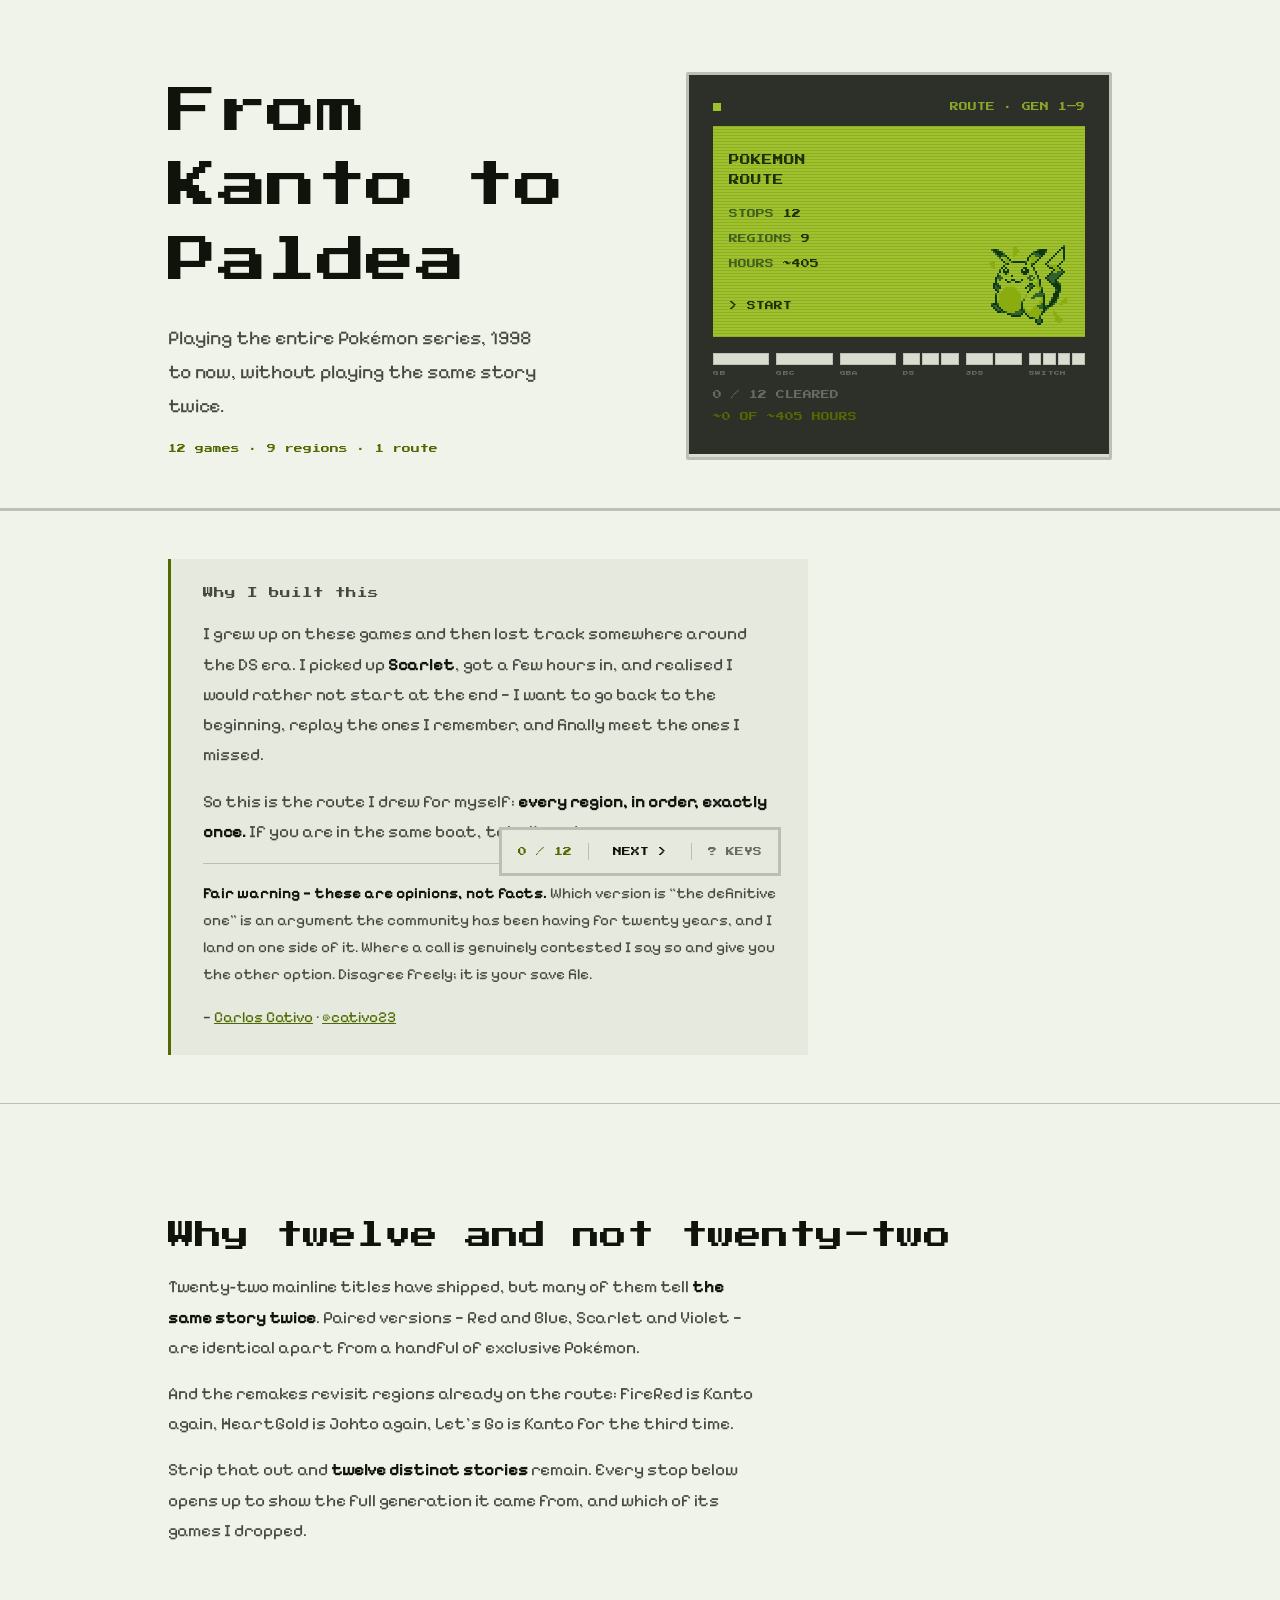
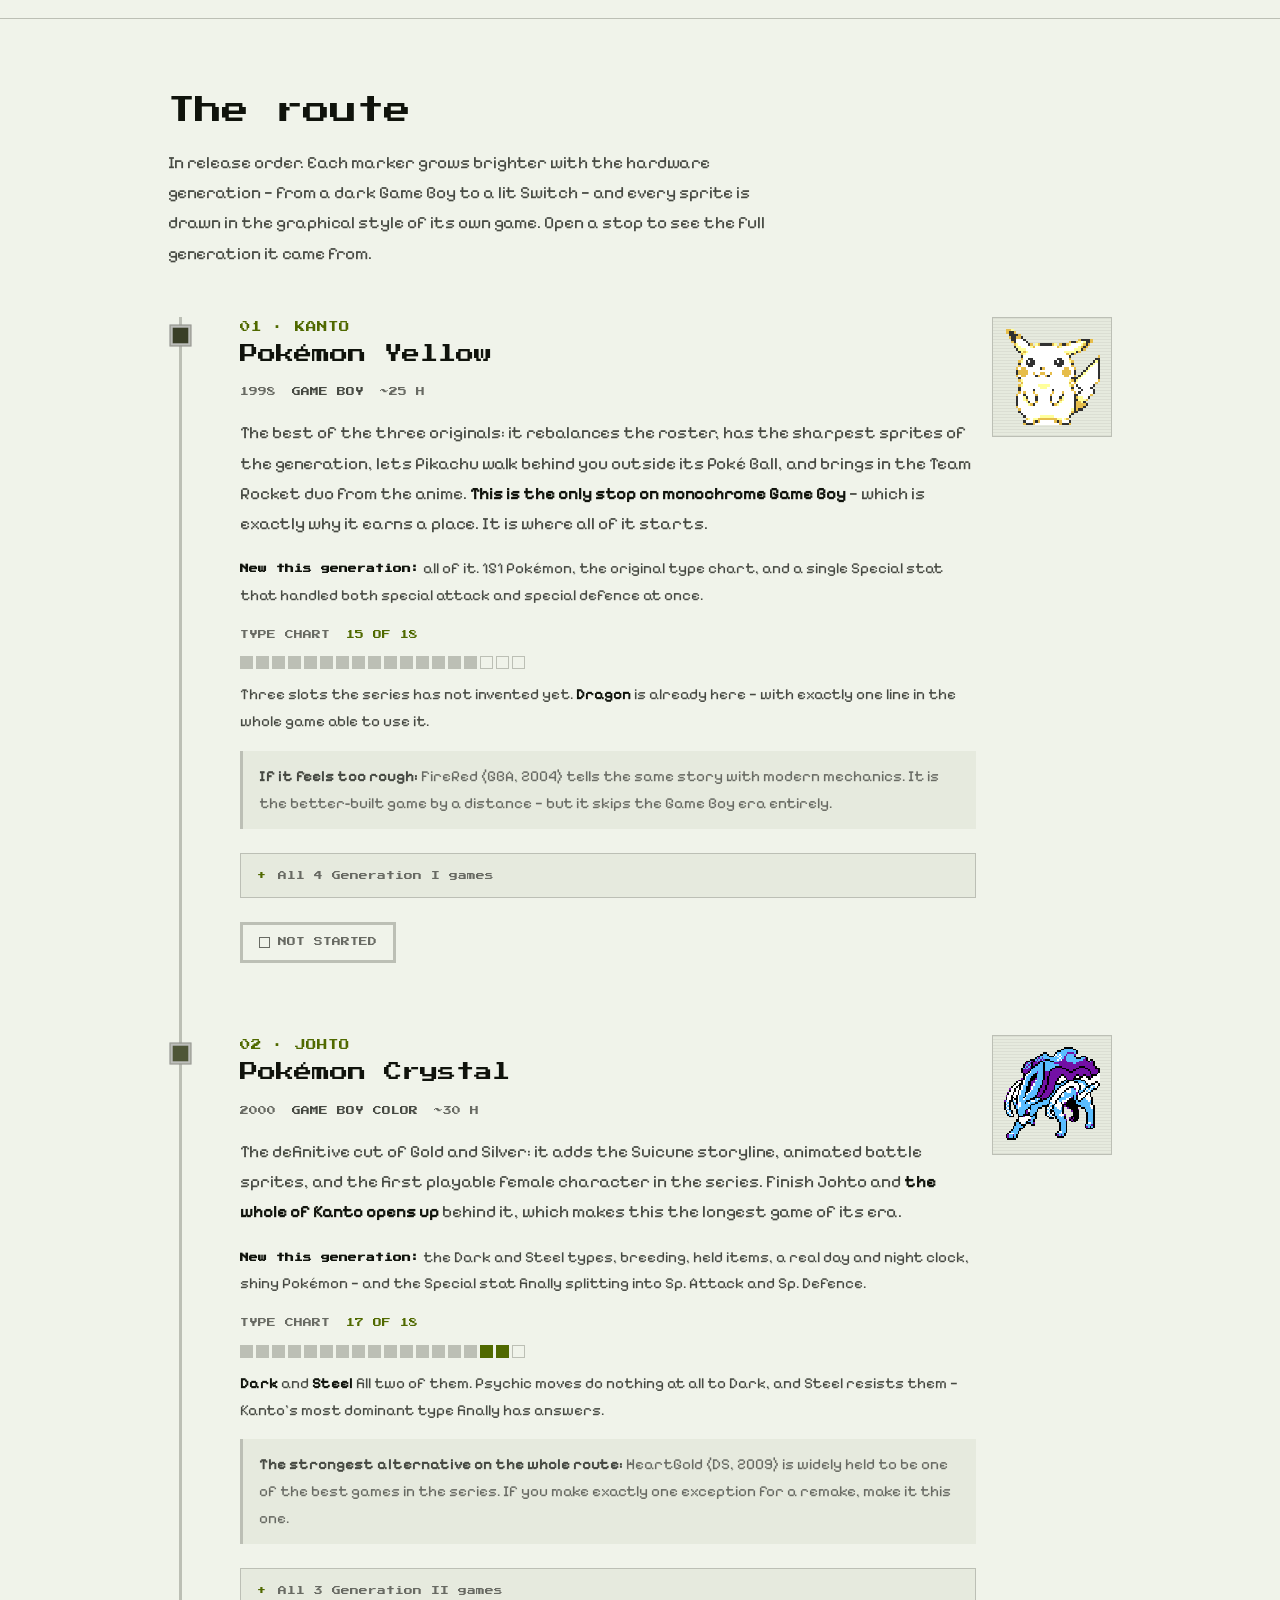
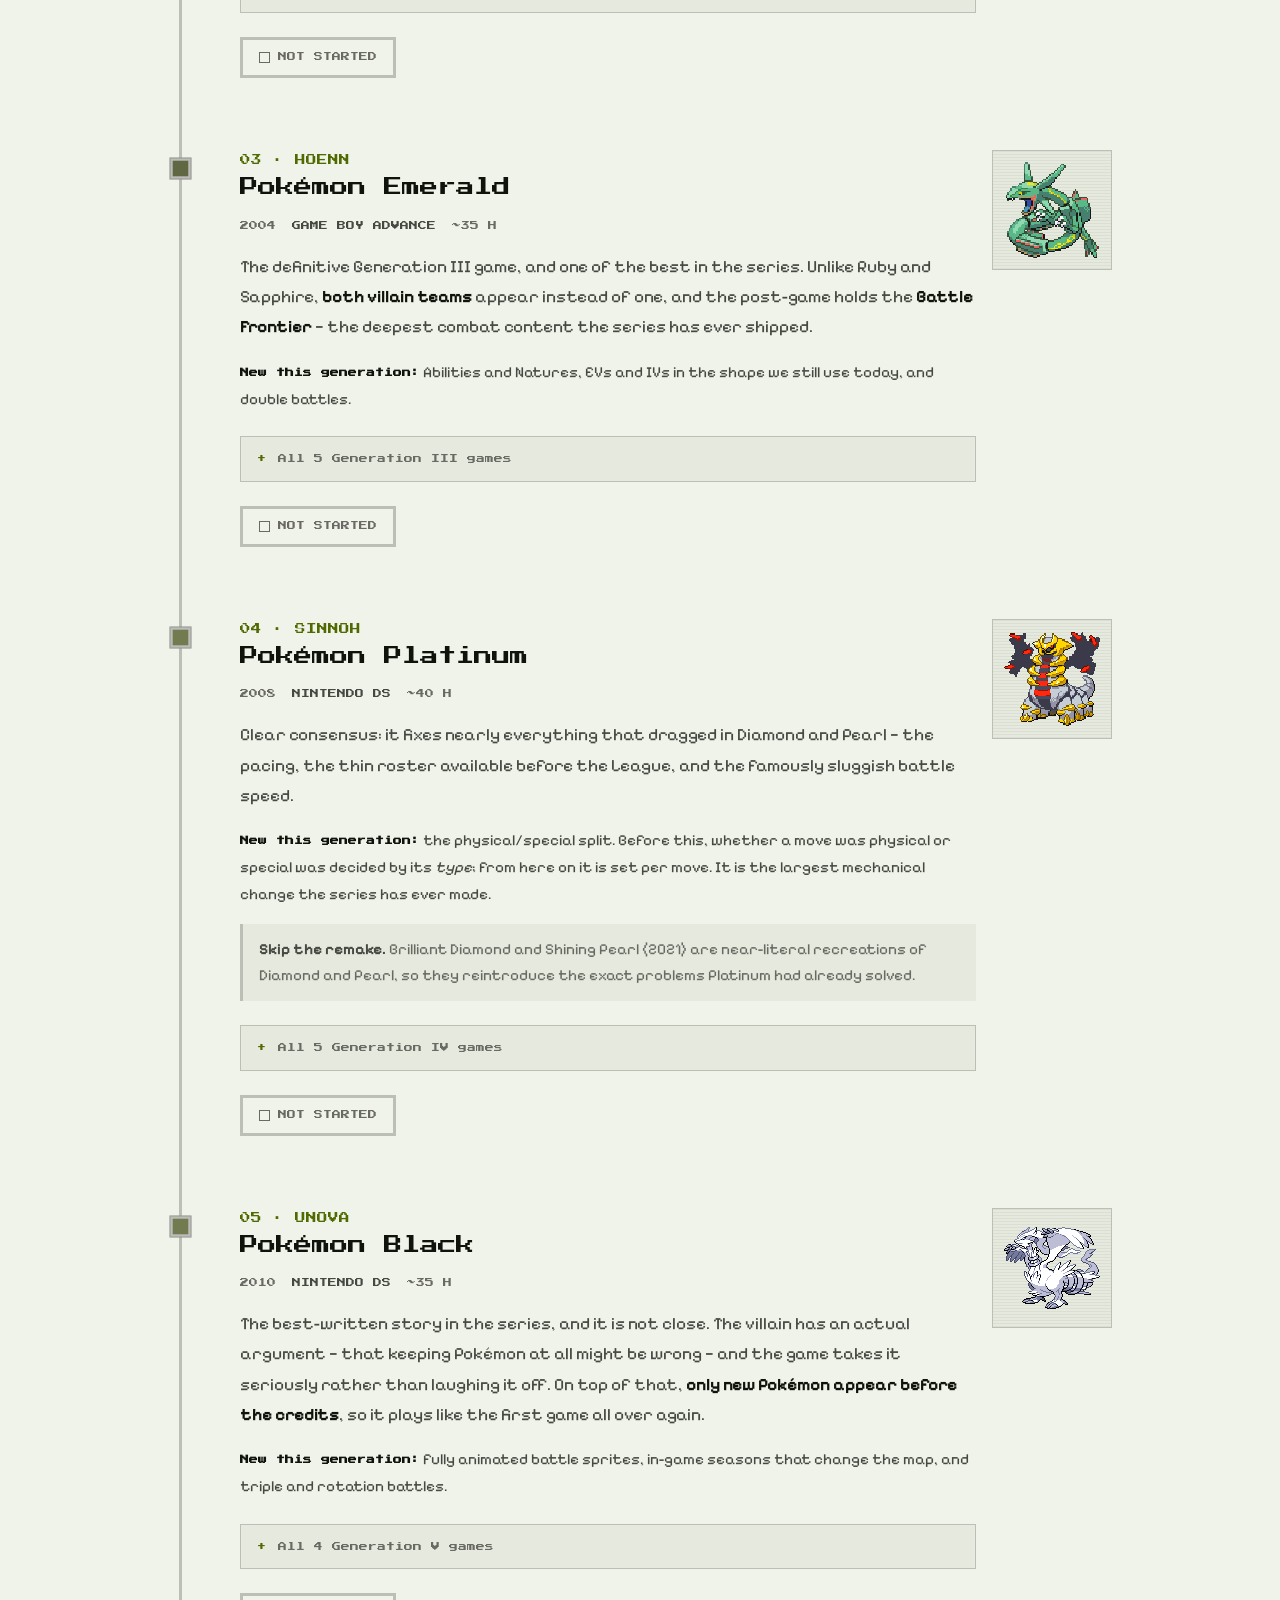
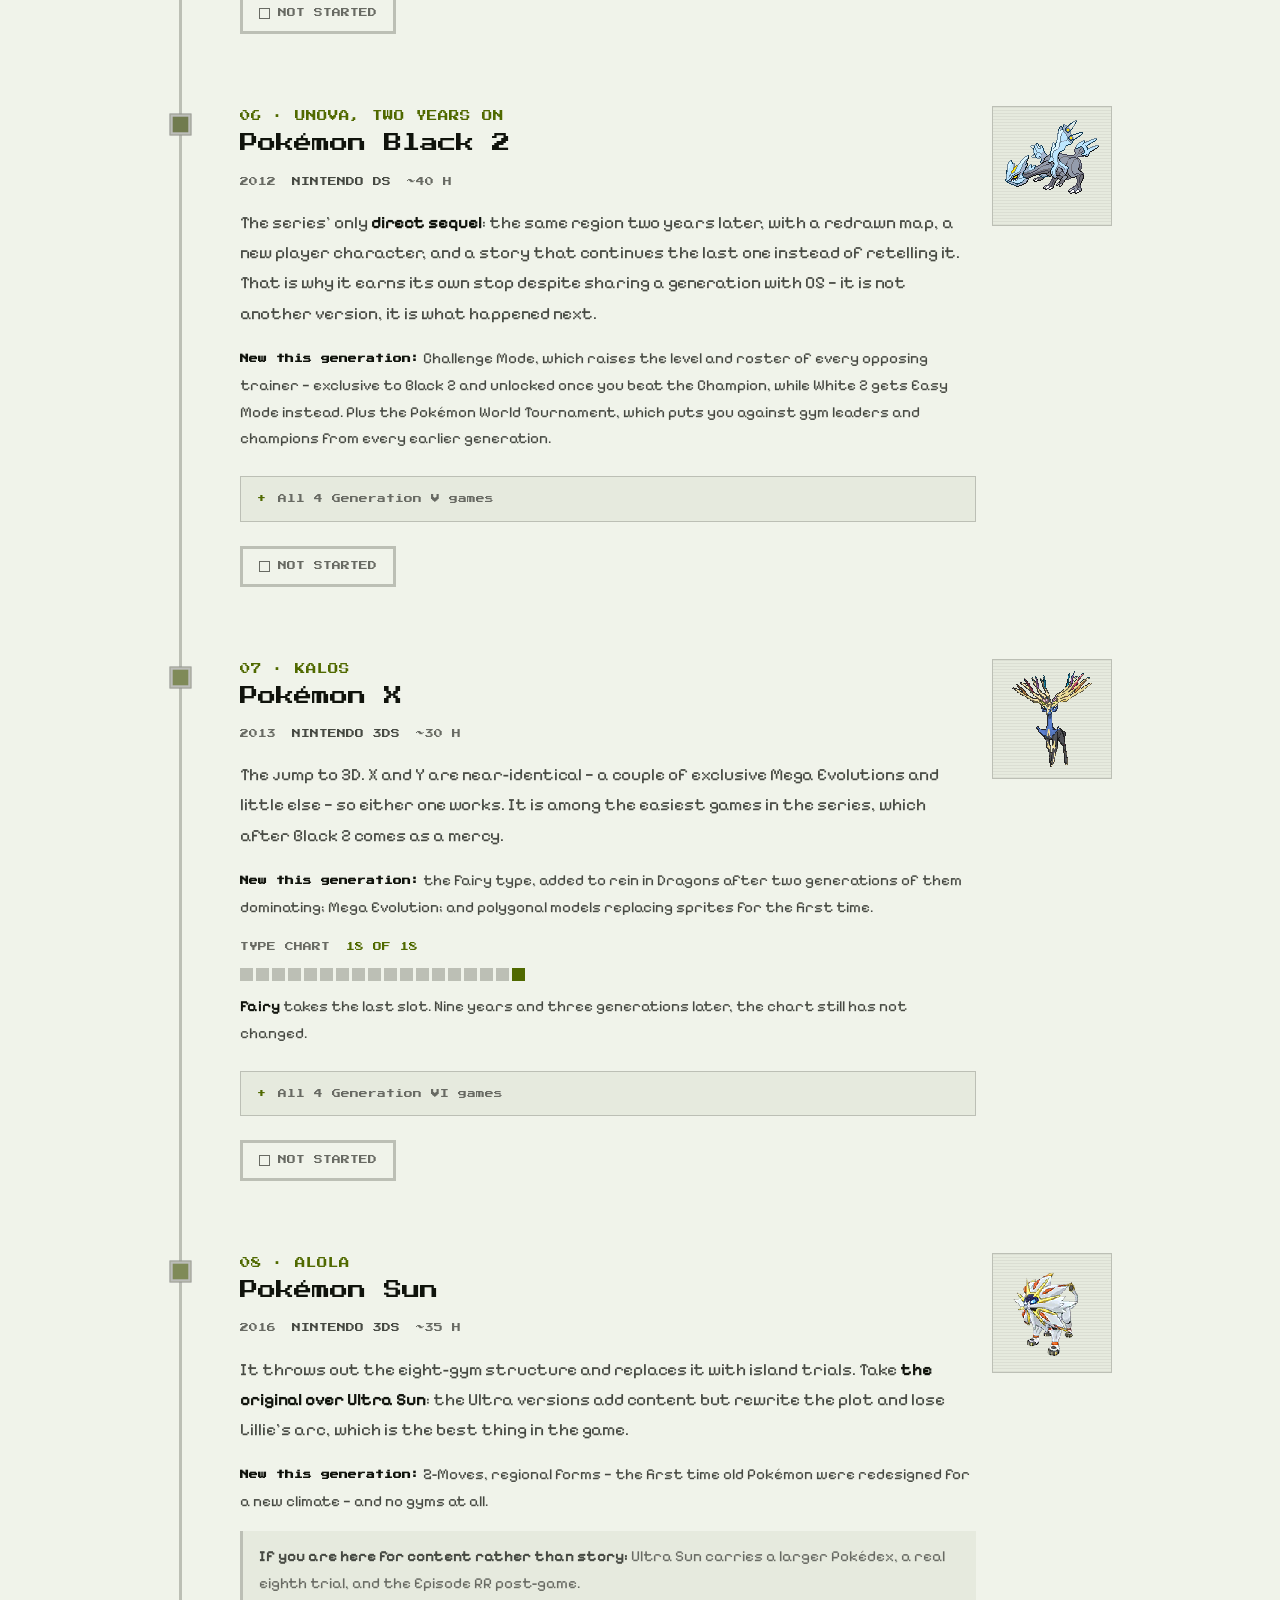
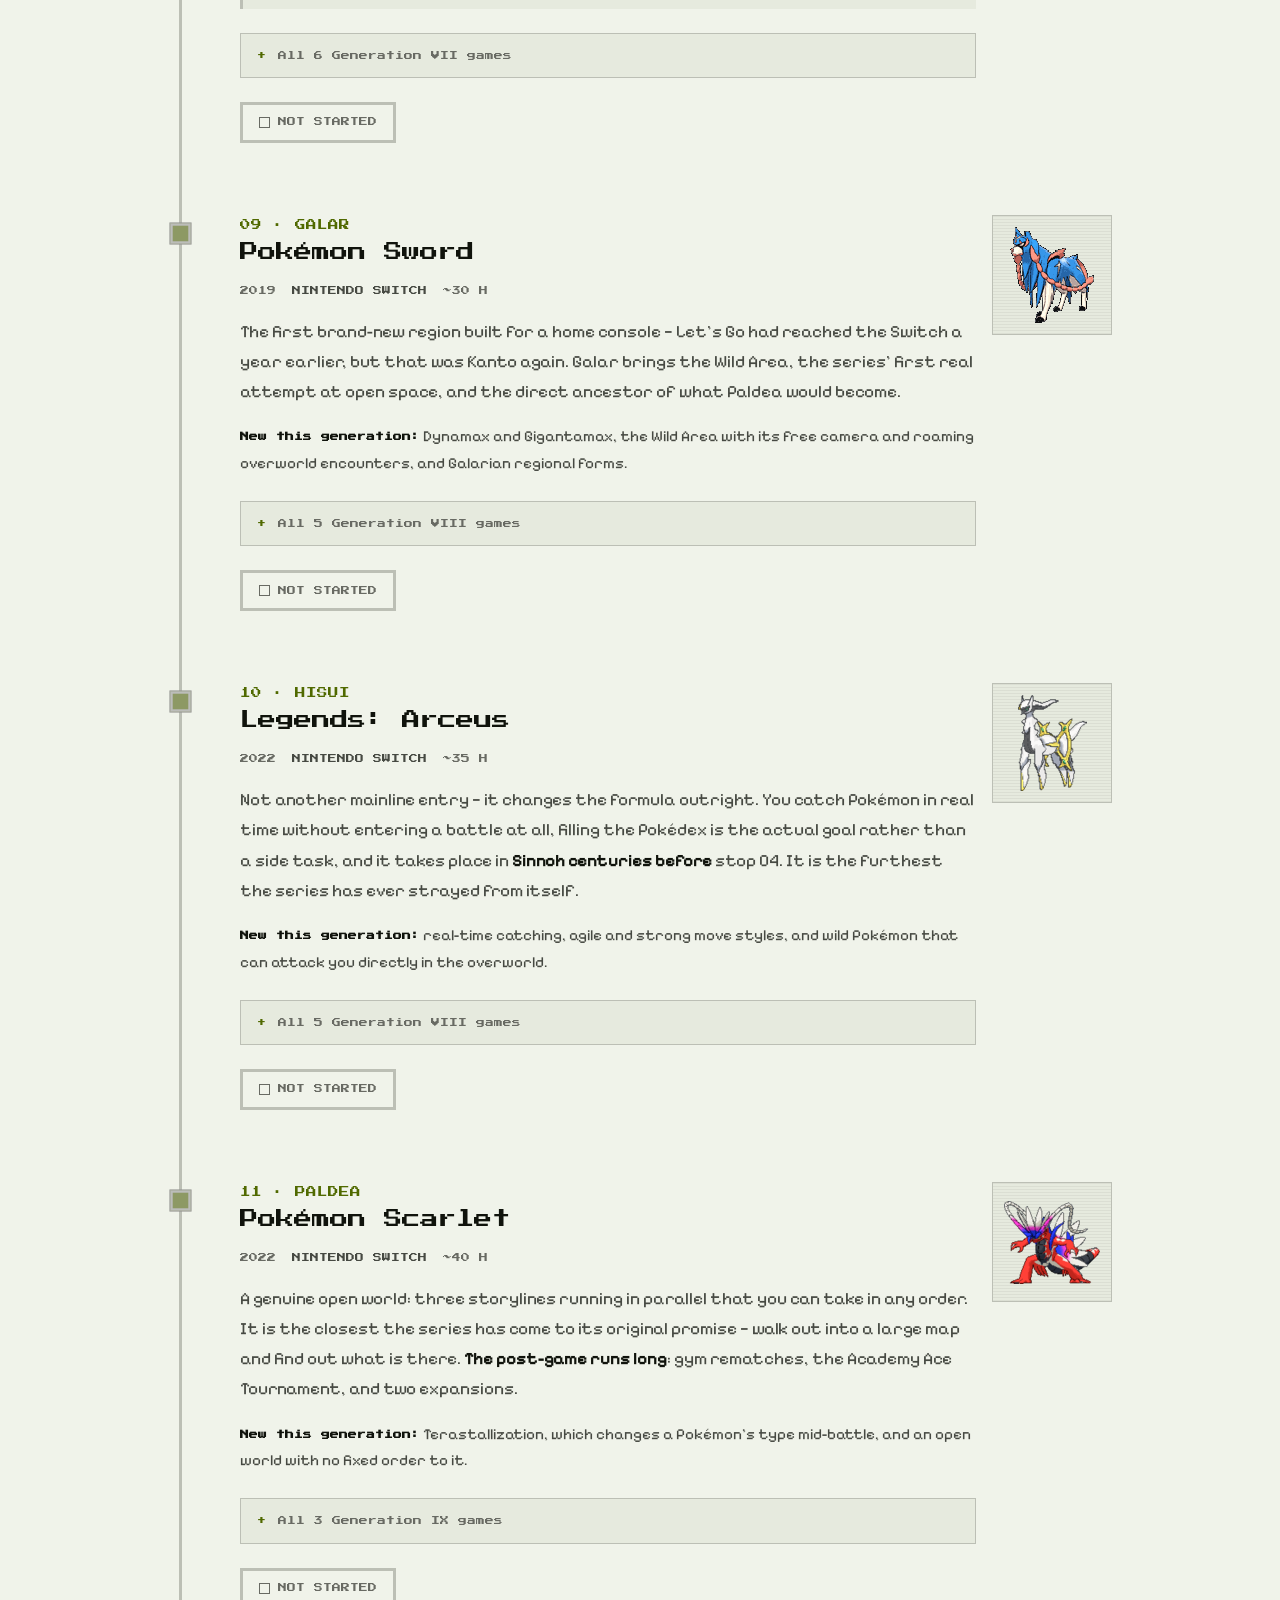
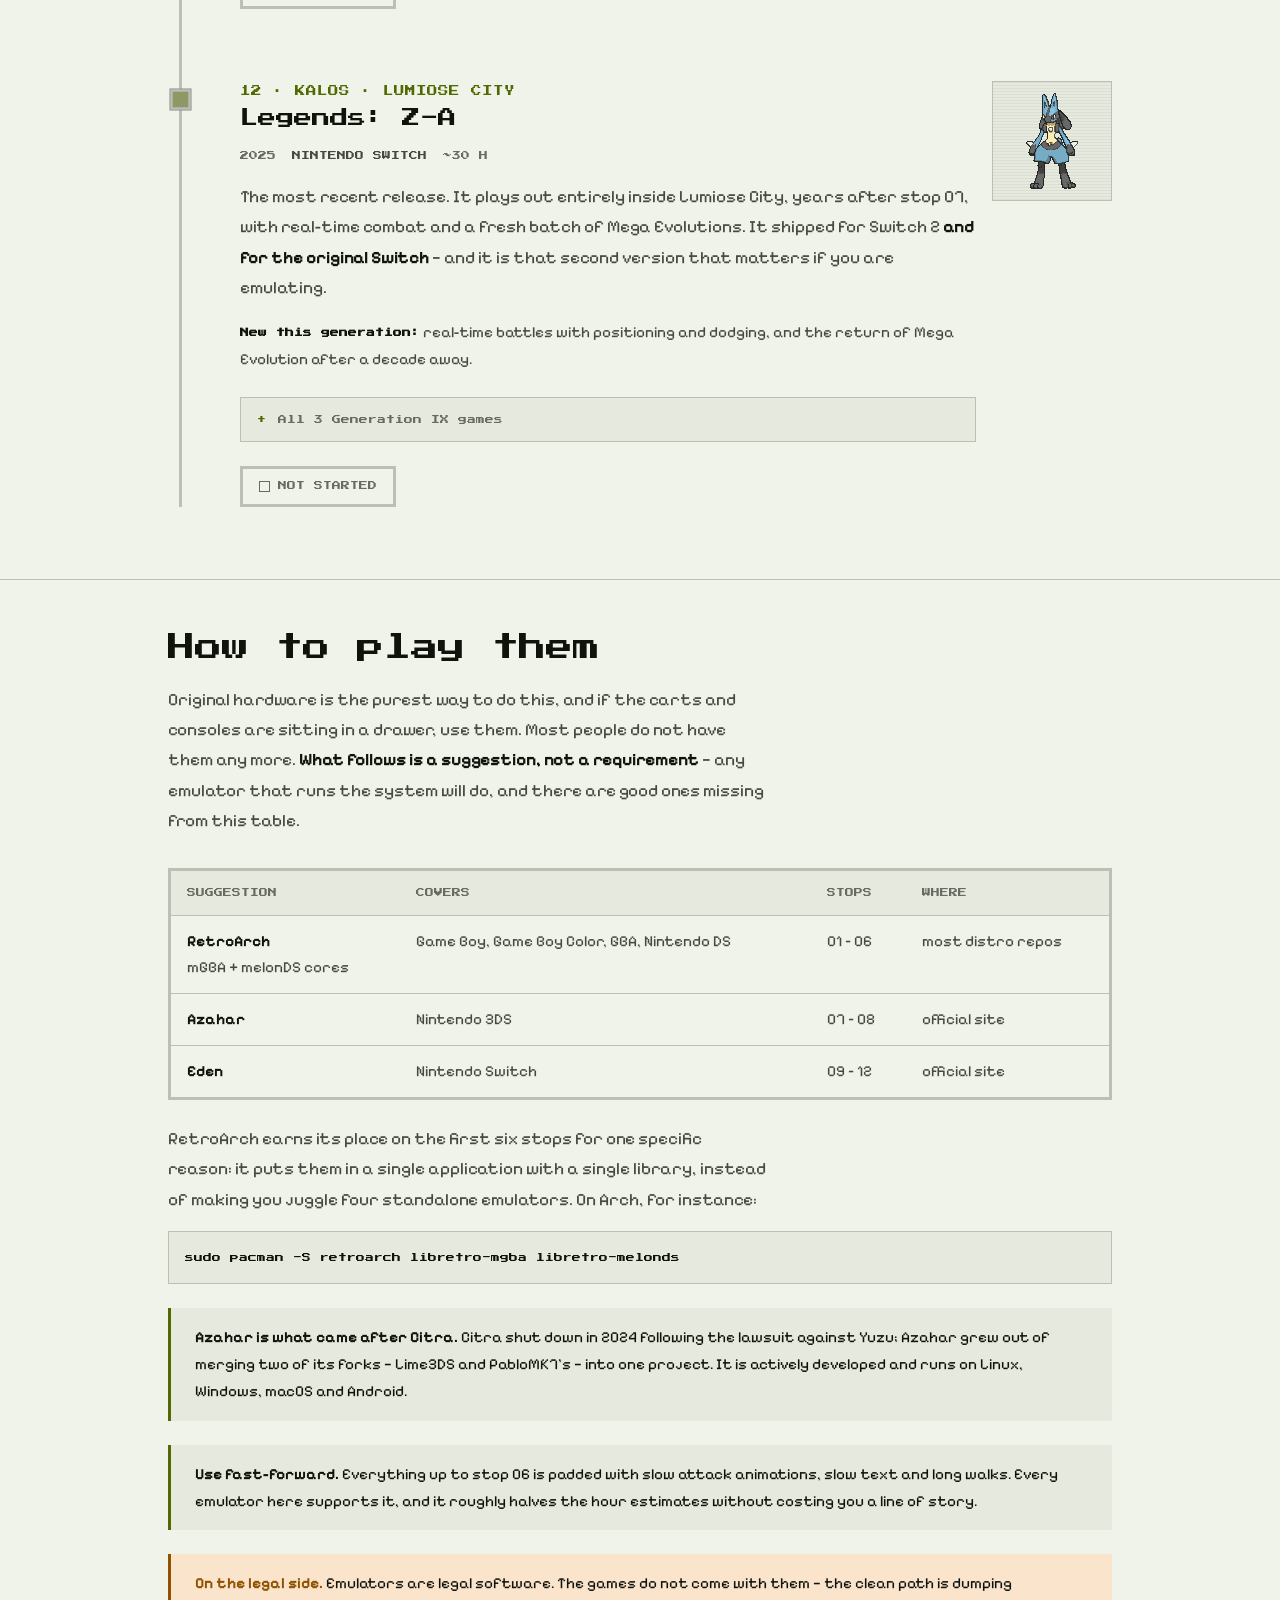
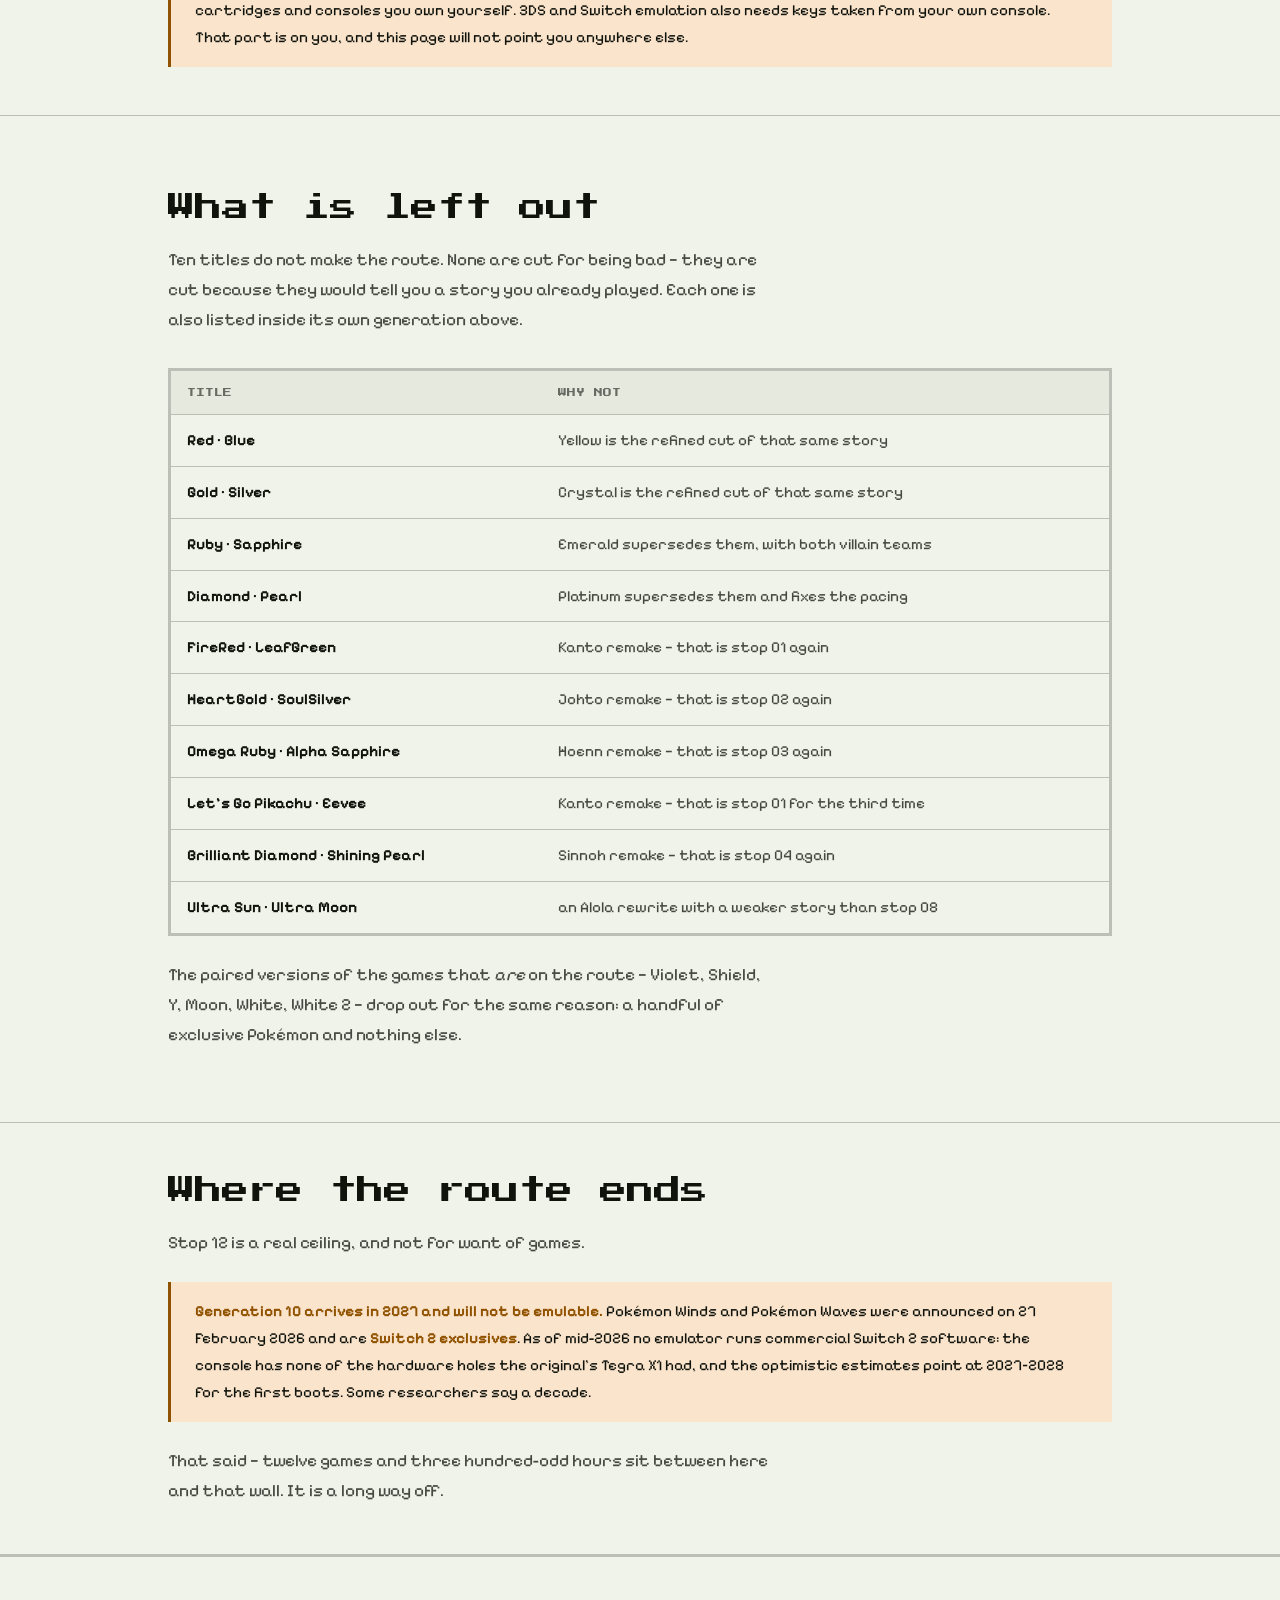
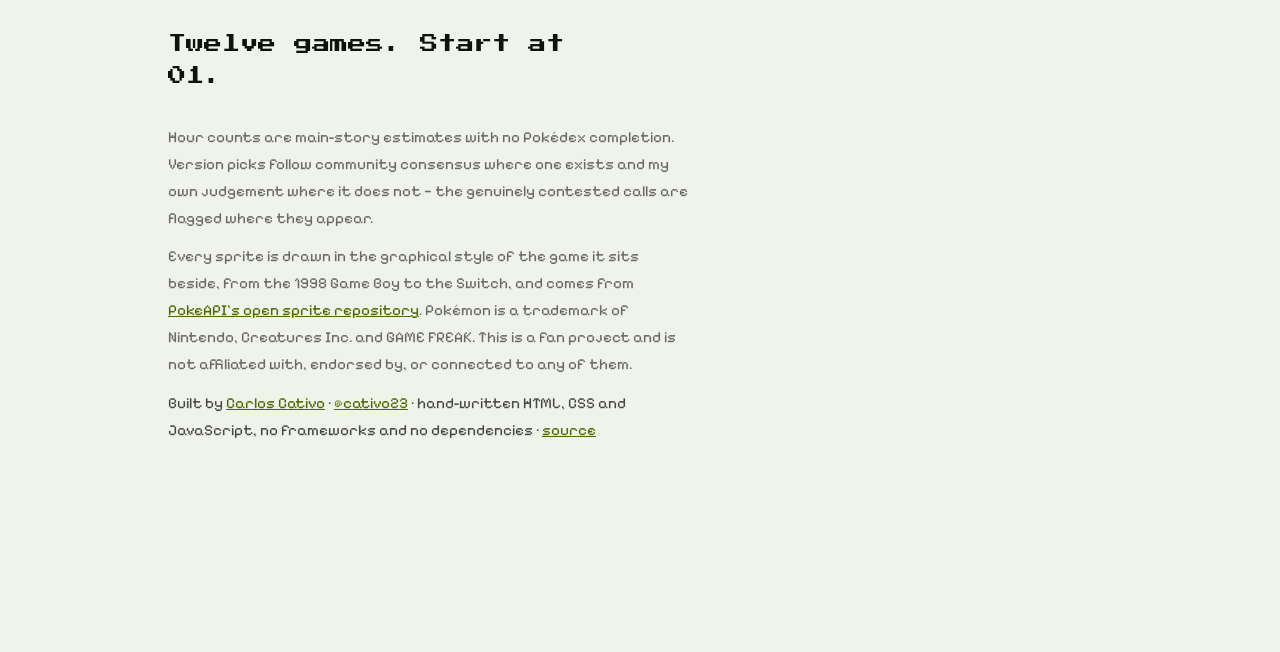
==== commit 439c45f9: "feat: show the type chart filling up across the route The page already narrates the chart's growth i" ====
--- a/index.html
+++ b/index.html
@@ -86,6 +86,11 @@
           <div class="stage-meta"><span>1998</span><span><b>GAME BOY</b></span><span>~25 H</span></div>
           <p class="stage-why">The best of the three originals: it rebalances the roster, has the sharpest sprites of the generation, lets Pikachu walk behind you outside its Pok&eacute; Ball, and brings in the Team Rocket duo from the anime. <b>This is the only stop on monochrome Game Boy</b> &mdash; which is exactly why it earns a place. It is where all of it starts.</p>
           <p class="stage-new"><b>New this generation:</b> all of it. 151 Pok&eacute;mon, the original type chart, and a single Special stat that handled both special attack and special defence at once.</p>
+          <div class="tc">
+            <div class="tc-top"><span>TYPE CHART</span><b>15 OF 18</b></div>
+            <div class="tc-strip" aria-hidden="true"><i></i><i></i><i></i><i></i><i></i><i></i><i></i><i></i><i></i><i></i><i></i><i></i><i></i><i></i><i></i><i class="empty"></i><i class="empty"></i><i class="empty"></i></div>
+            <p class="tc-note">Three slots the series has not invented yet. <b>Dragon</b> is already here &mdash; with exactly one line in the whole game able to use it.</p>
+          </div>
           <div class="aside"><b>If it feels too rough:</b> FireRed (GBA, 2004) tells the same story with modern mechanics. It is the better-built game by a distance &mdash; but it skips the Game Boy era entirely.</div>
           <details class="gen">
             <summary>All 4 Generation I games</summary>
@@ -108,6 +113,11 @@
           <div class="stage-meta"><span>2000</span><span><b>GAME BOY COLOR</b></span><span>~30 H</span></div>
           <p class="stage-why">The definitive cut of Gold and Silver: it adds the Suicune storyline, animated battle sprites, and the first playable female character in the series. Finish Johto and <b>the whole of Kanto opens up</b> behind it, which makes this the longest game of its era.</p>
           <p class="stage-new"><b>New this generation:</b> the Dark and Steel types, breeding, held items, a real day and night clock, shiny Pok&eacute;mon &mdash; and the Special stat finally splitting into Sp. Attack and Sp. Defence.</p>
+          <div class="tc">
+            <div class="tc-top"><span>TYPE CHART</span><b>17 OF 18</b></div>
+            <div class="tc-strip" aria-hidden="true"><i></i><i></i><i></i><i></i><i></i><i></i><i></i><i></i><i></i><i></i><i></i><i></i><i></i><i></i><i></i><i class="new"></i><i class="new"></i><i class="empty"></i></div>
+            <p class="tc-note"><b>Dark</b> and <b>Steel</b> fill two of them. Psychic moves do nothing at all to Dark, and Steel resists them &mdash; Kanto's most dominant type finally has answers.</p>
+          </div>
           <div class="aside"><b>The strongest alternative on the whole route:</b> HeartGold (DS, 2009) is widely held to be one of the best games in the series. If you make exactly one exception for a remake, make it this one.</div>
           <details class="gen">
             <summary>All 3 Generation II games</summary>
@@ -214,6 +224,11 @@
           <div class="stage-meta"><span>2013</span><span><b>NINTENDO 3DS</b></span><span>~30 H</span></div>
           <p class="stage-why">The jump to 3D. X and Y are near-identical &mdash; a couple of exclusive Mega Evolutions and little else &mdash; so either one works. It is among the easiest games in the series, which after Black 2 comes as a mercy.</p>
           <p class="stage-new"><b>New this generation:</b> the Fairy type, added to rein in Dragons after two generations of them dominating; Mega Evolution; and polygonal models replacing sprites for the first time.</p>
+          <div class="tc">
+            <div class="tc-top"><span>TYPE CHART</span><b>18 OF 18</b></div>
+            <div class="tc-strip" aria-hidden="true"><i></i><i></i><i></i><i></i><i></i><i></i><i></i><i></i><i></i><i></i><i></i><i></i><i></i><i></i><i></i><i></i><i></i><i class="new"></i></div>
+            <p class="tc-note"><b>Fairy</b> takes the last slot. Nine years and three generations later, the chart still has not changed.</p>
+          </div>
           <details class="gen">
             <summary>All 4 Generation VI games</summary>
             <ul class="gen-list">
--- a/assets/styles.css
+++ b/assets/styles.css
@@ -341,6 +341,43 @@
   color: var(--color-neutral);
 }
 .aside b { color: var(--color-muted); }
+
+/* --- la tabla de tipos, creciendo ---
+   Siempre dieciocho ranuras. Las vacias son tipos que el juego todavia no
+   inventa, asi que la misma tira aparece tres veces y el lector la ve
+   completarse: el crecimiento ES el diagrama. Solo cambia dos veces en toda
+   la ruta (15 a 17 en Johto, 17 a 18 en Kalos); Kanto es la linea base. */
+.tc { margin-top: var(--space-md); }
+
+.tc-top {
+  display: flex;
+  flex-wrap: wrap;
+  gap: var(--space-2xs) var(--space-md);
+  align-items: baseline;
+  font-family: var(--font-display);
+  font-size: var(--text-pixel-xs);
+  line-height: 2.2;
+  color: var(--color-neutral);
+}
+.tc-top b { color: var(--color-accent); font-weight: 400; }
+
+.tc-strip {
+  margin-top: var(--space-sm);
+  display: flex;
+  flex-wrap: wrap;
+  gap: 3px;
+}
+.tc-strip i {
+  width: 13px;
+  height: 13px;
+  background: var(--color-rule);
+}
+.tc-strip i.new { background: var(--color-accent); }
+/* Una ranura que el juego todavia no llena: contorno, no relleno. */
+.tc-strip i.empty { background: none; box-shadow: inset 0 0 0 1px var(--color-rule); }
+
+.tc-note { margin-top: var(--space-sm); font-size: var(--text-sm); color: var(--color-neutral); }
+.tc-note b { color: var(--color-ink); font-weight: 700; }
 
 /* --- el marcador de completado --- */
 .mark {
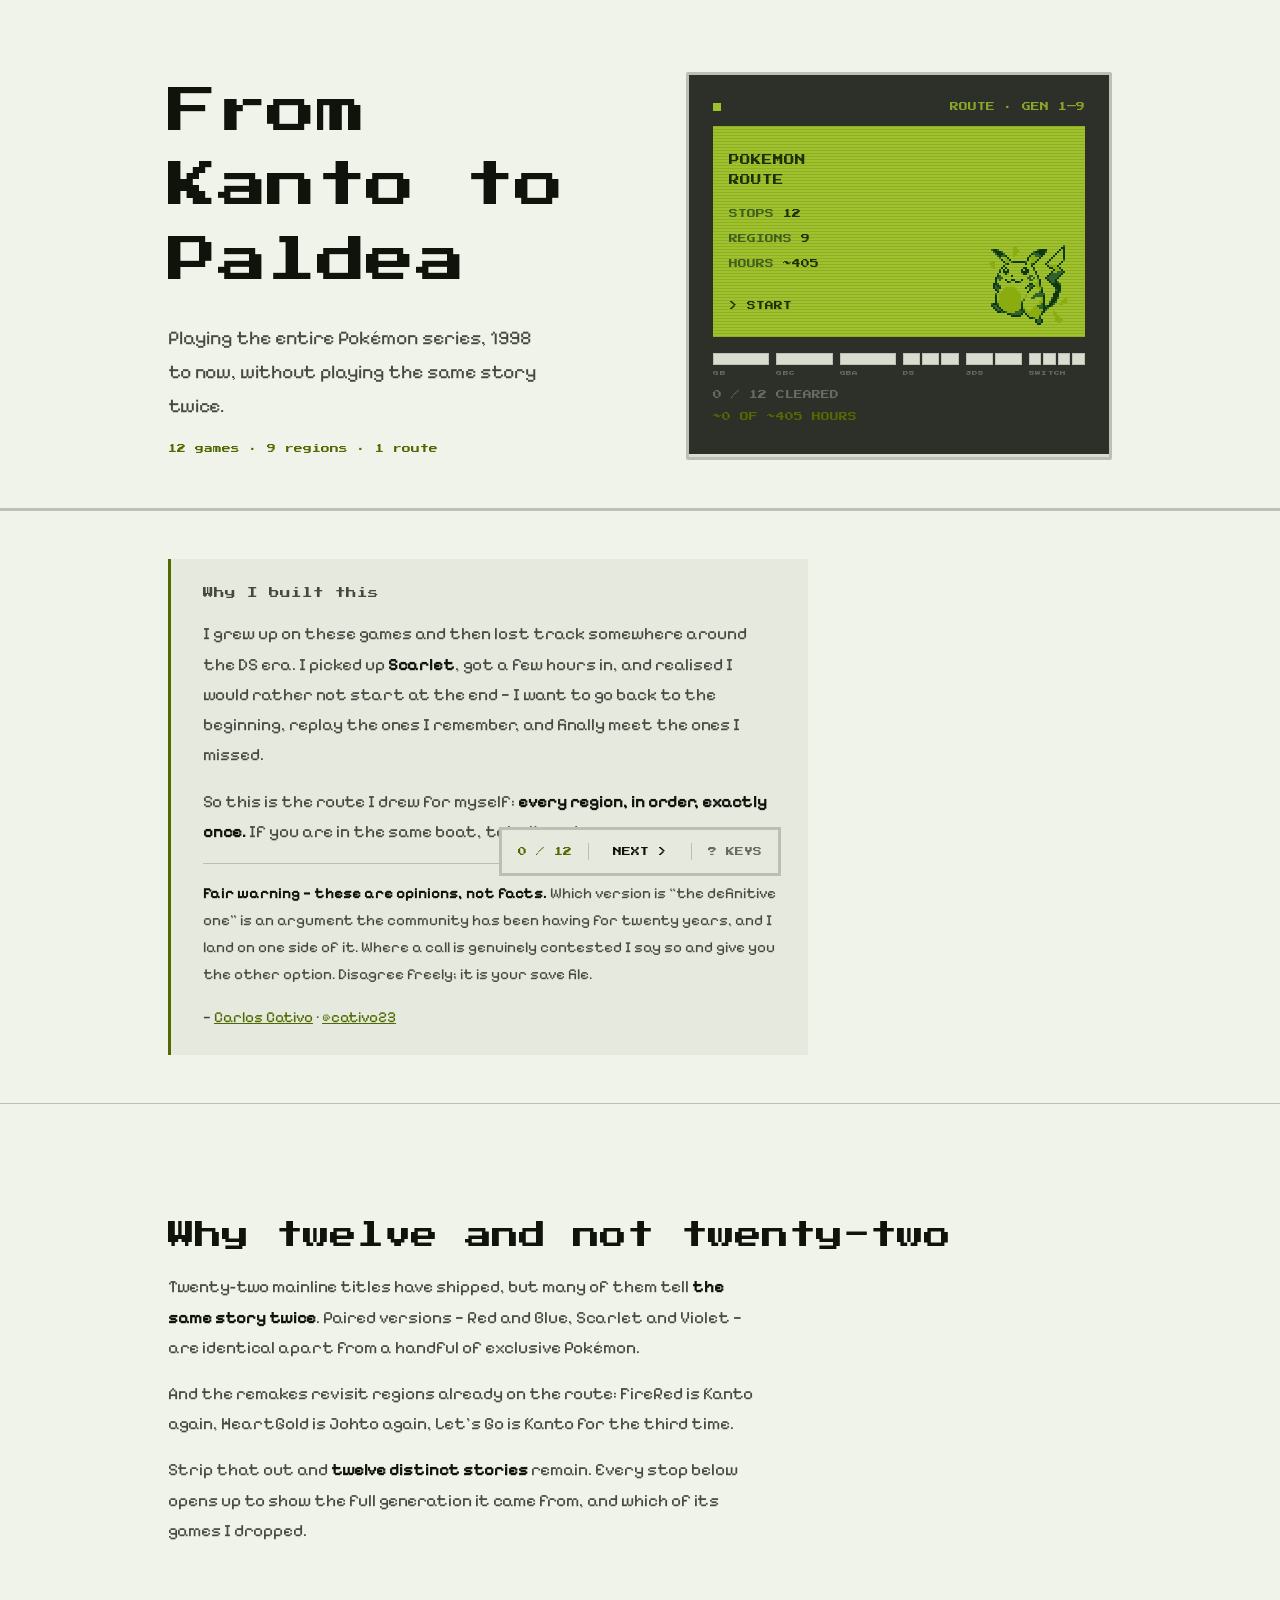
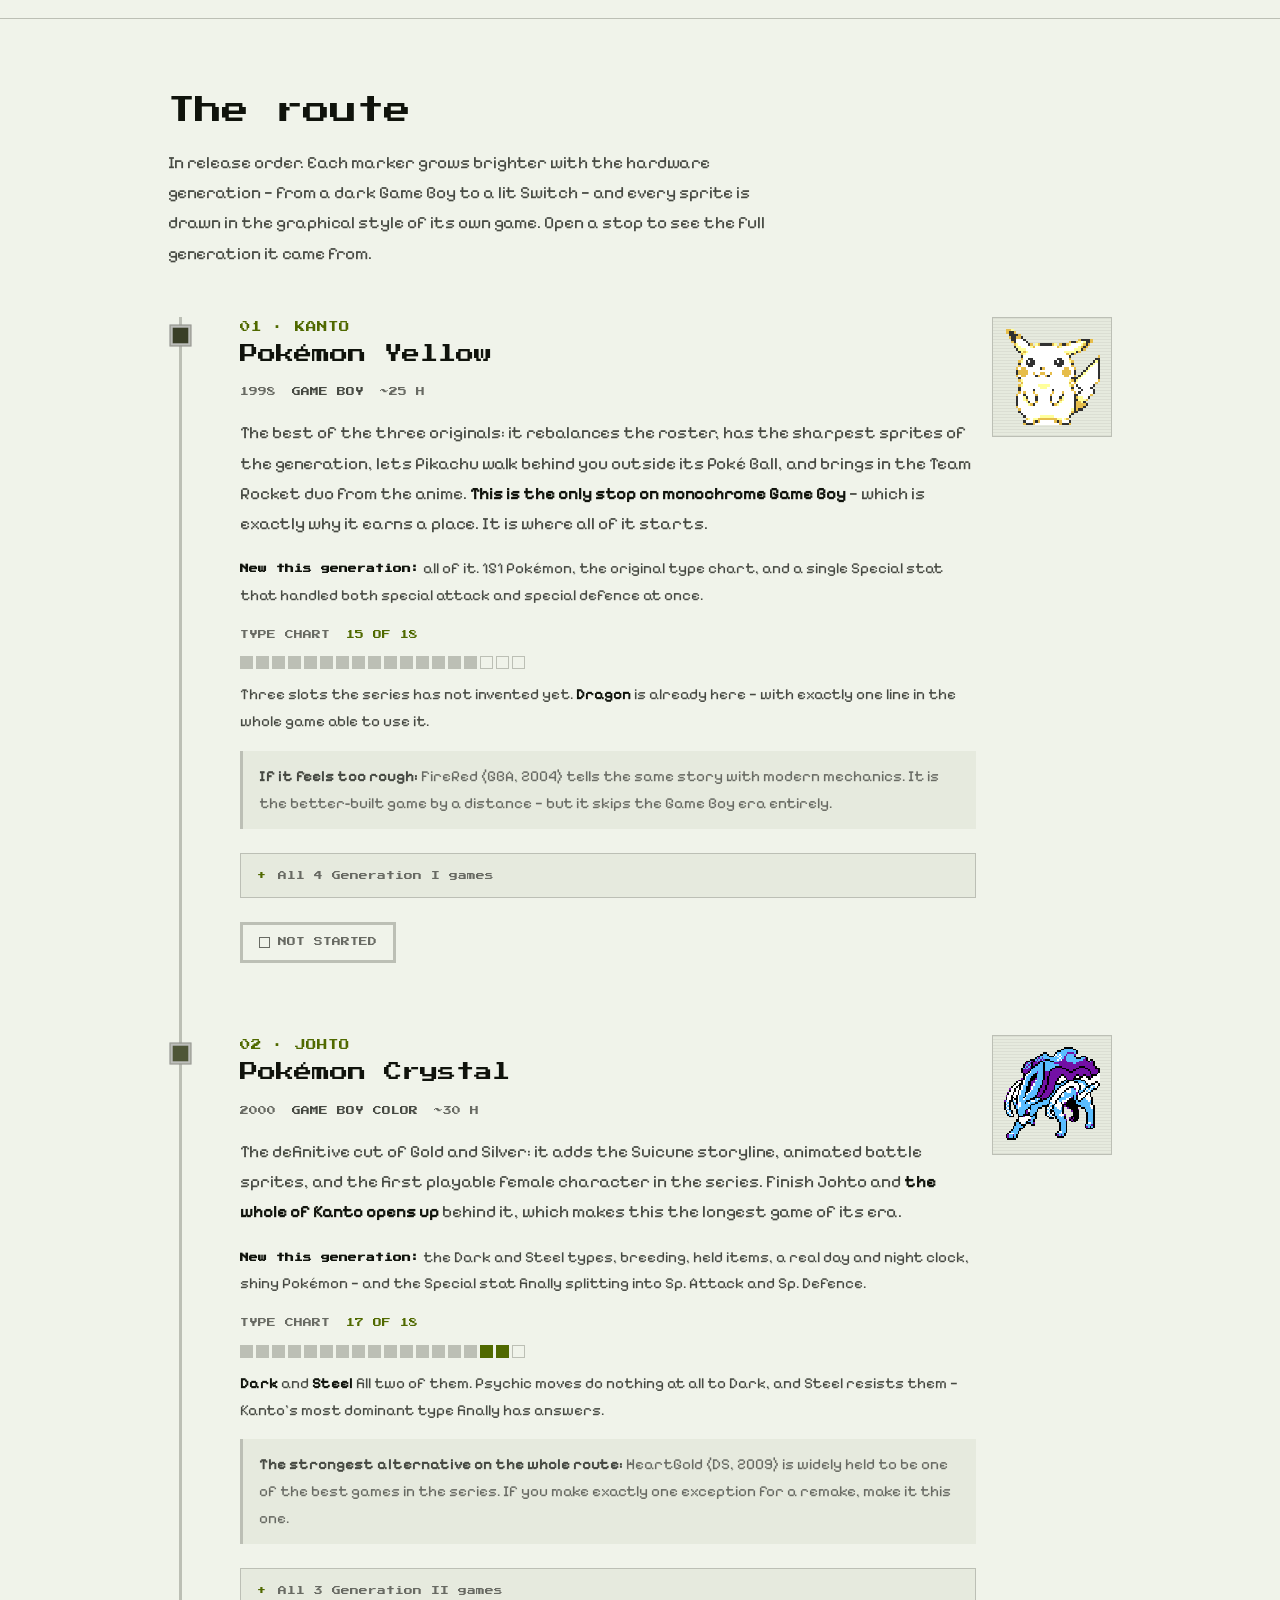
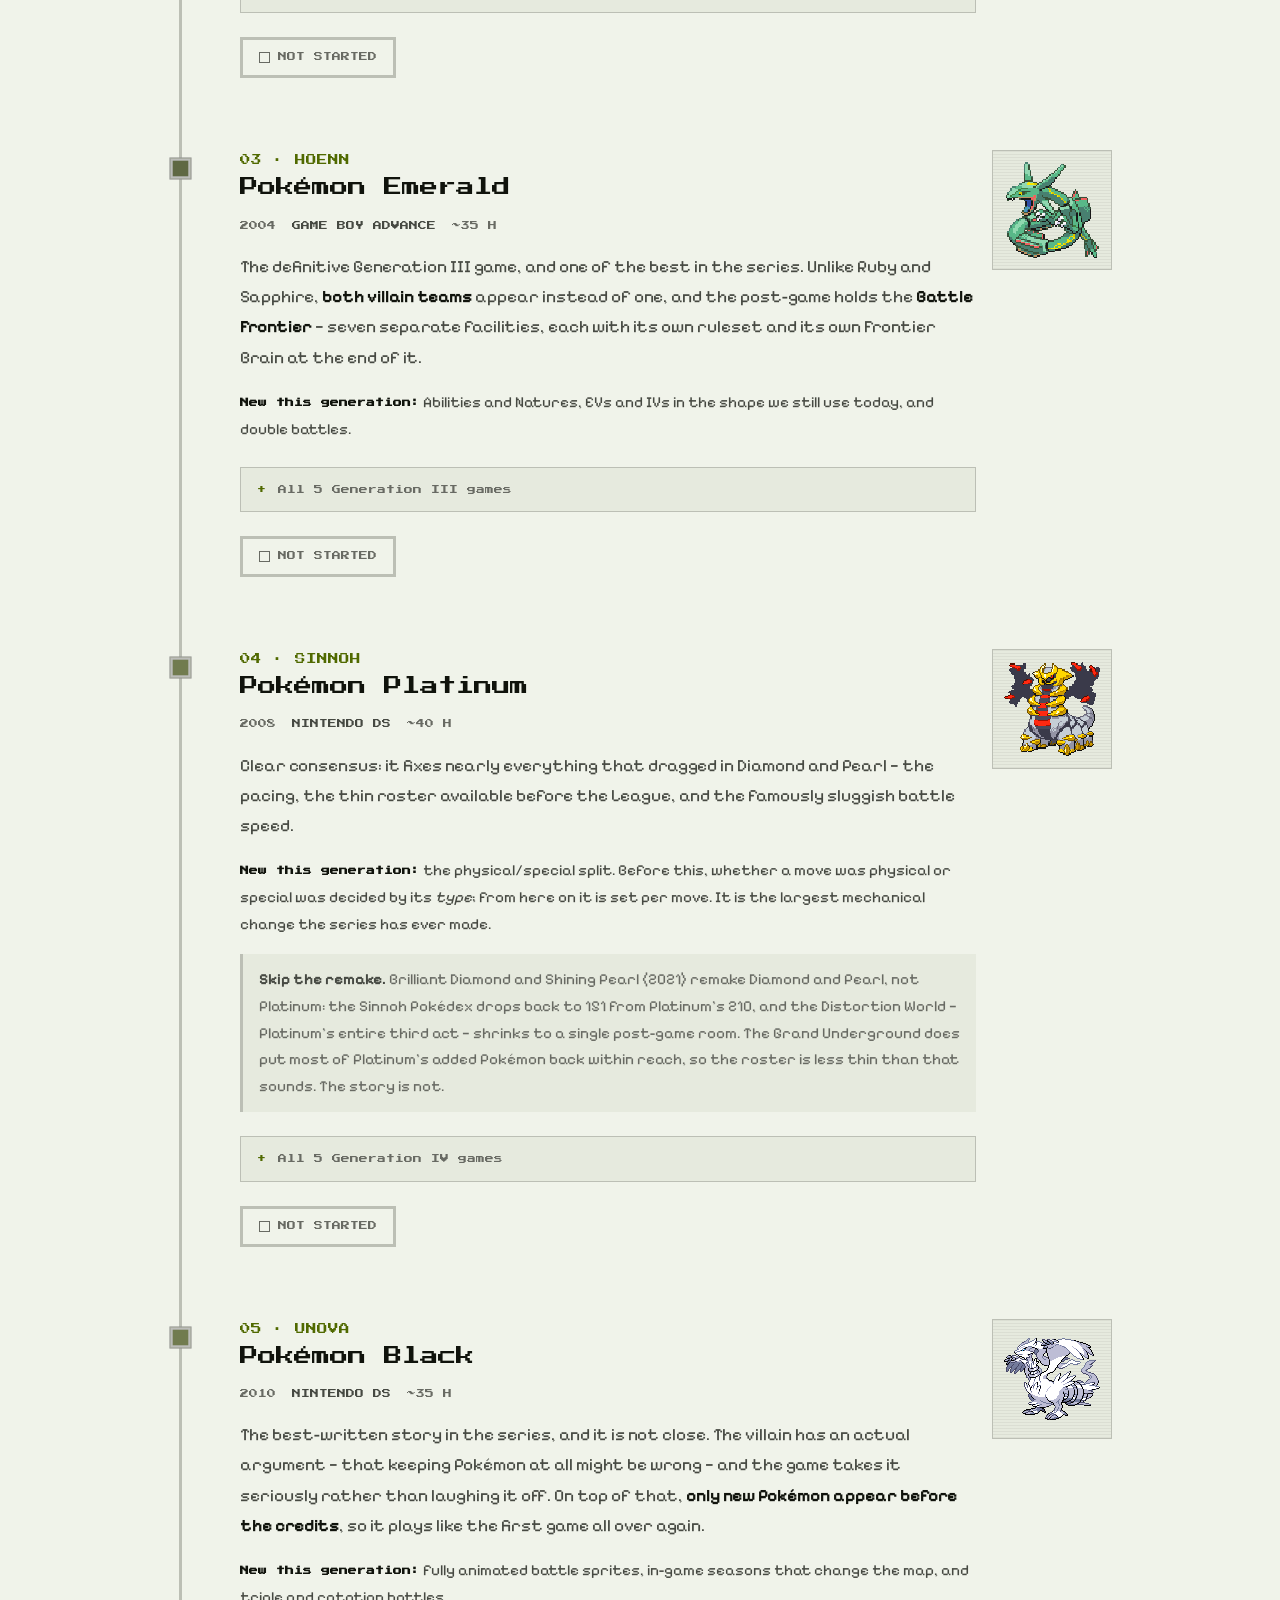
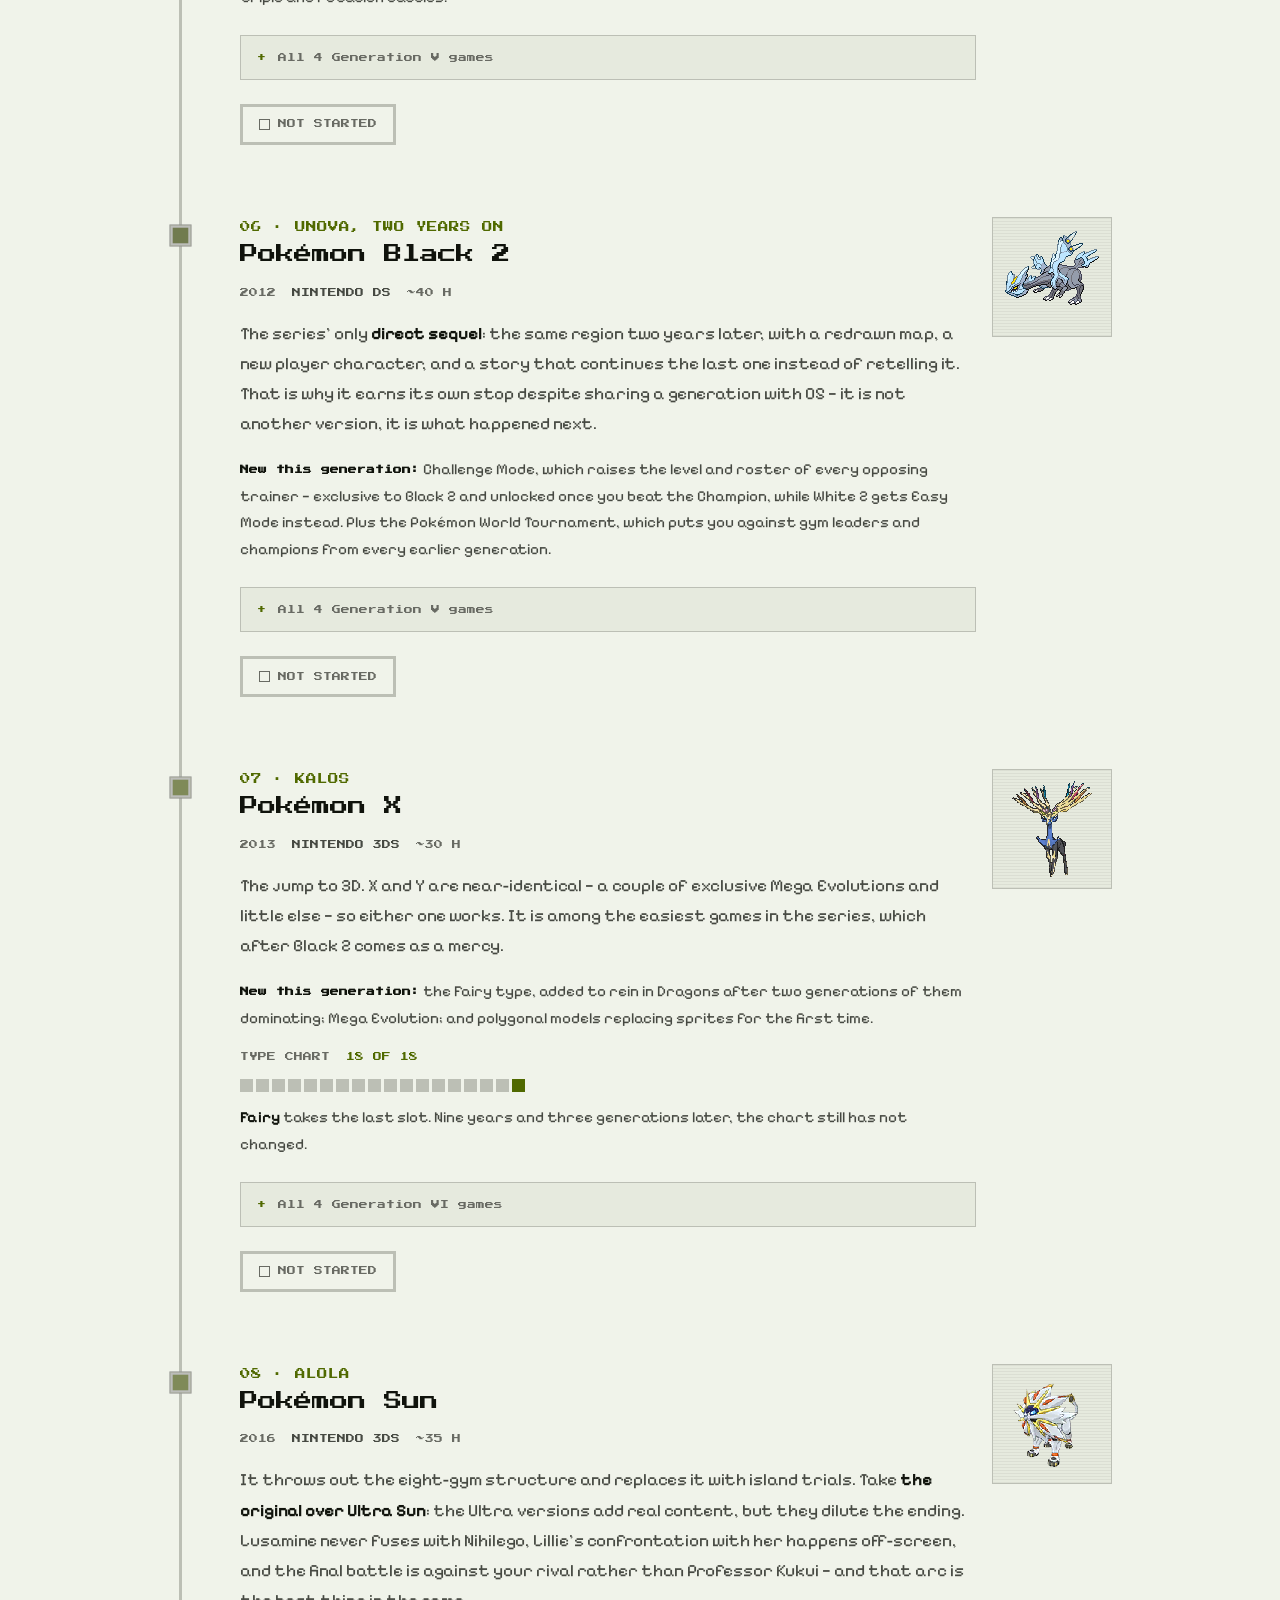
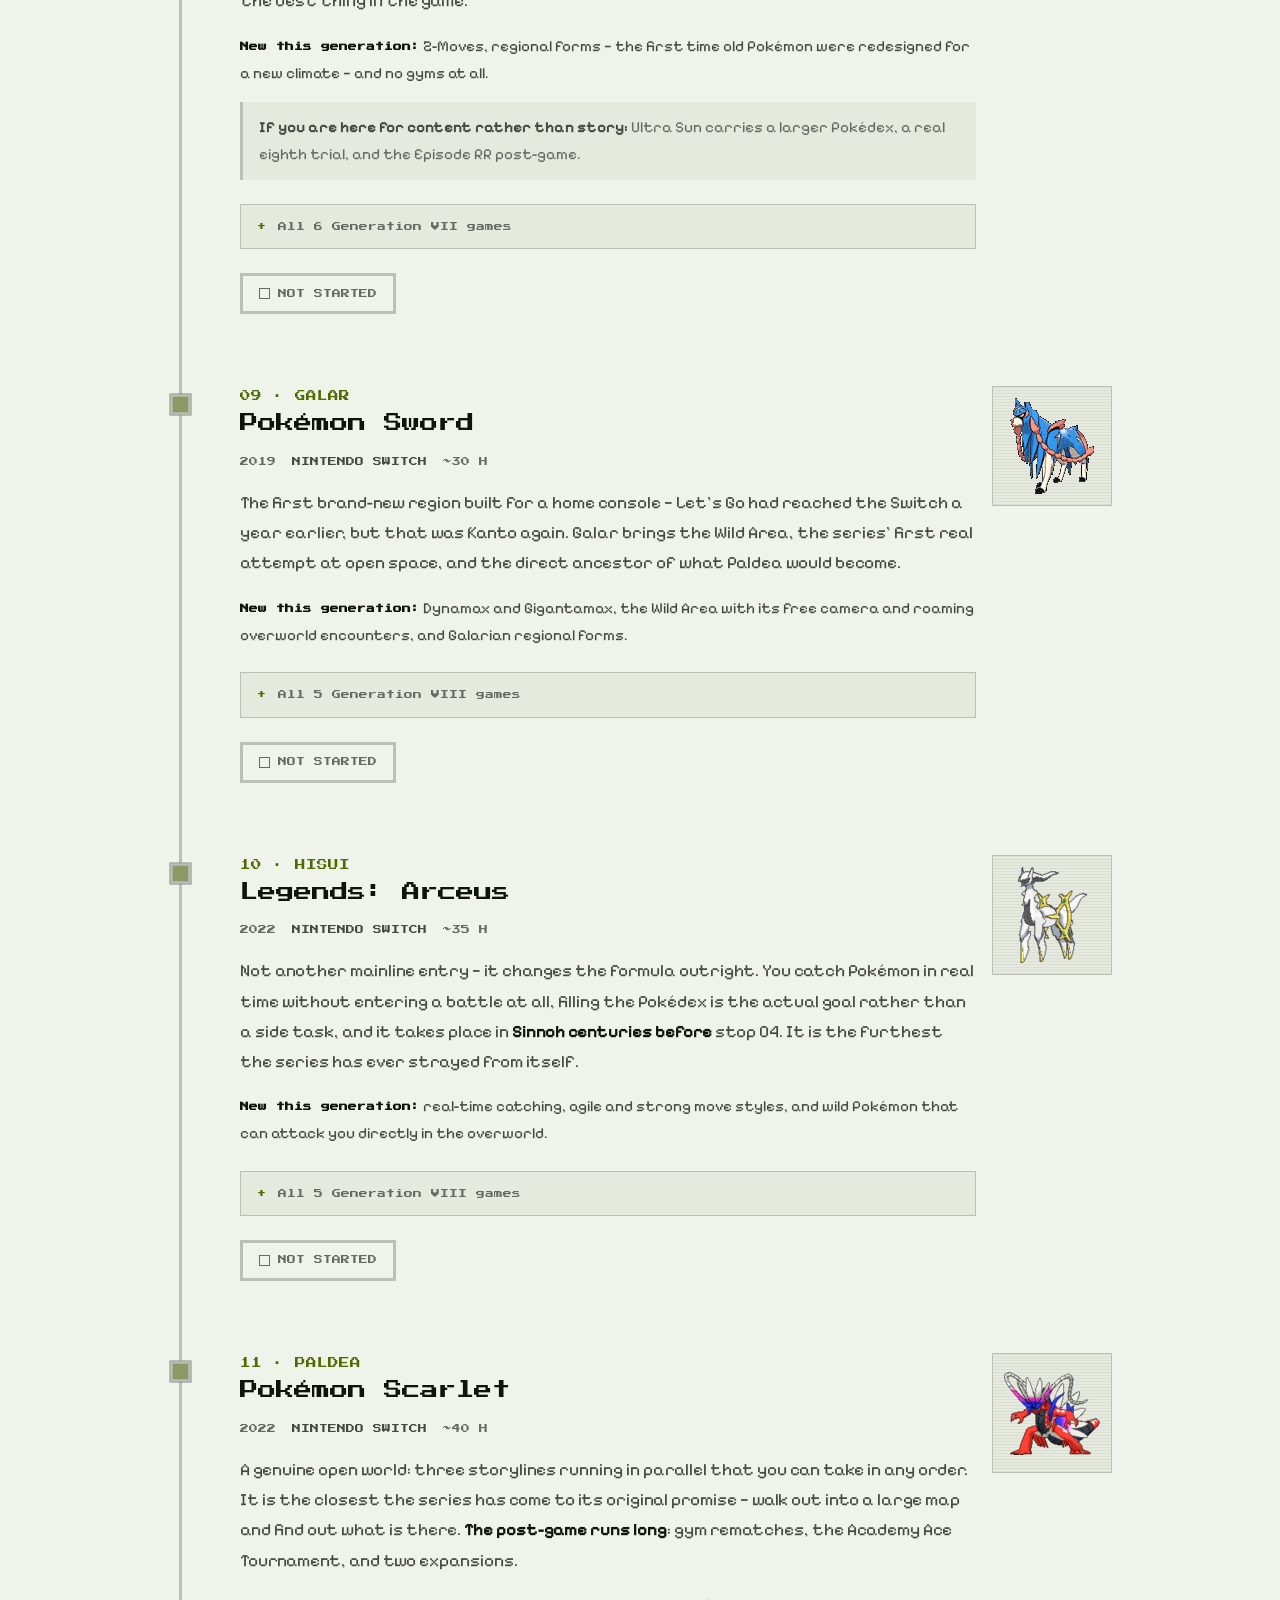
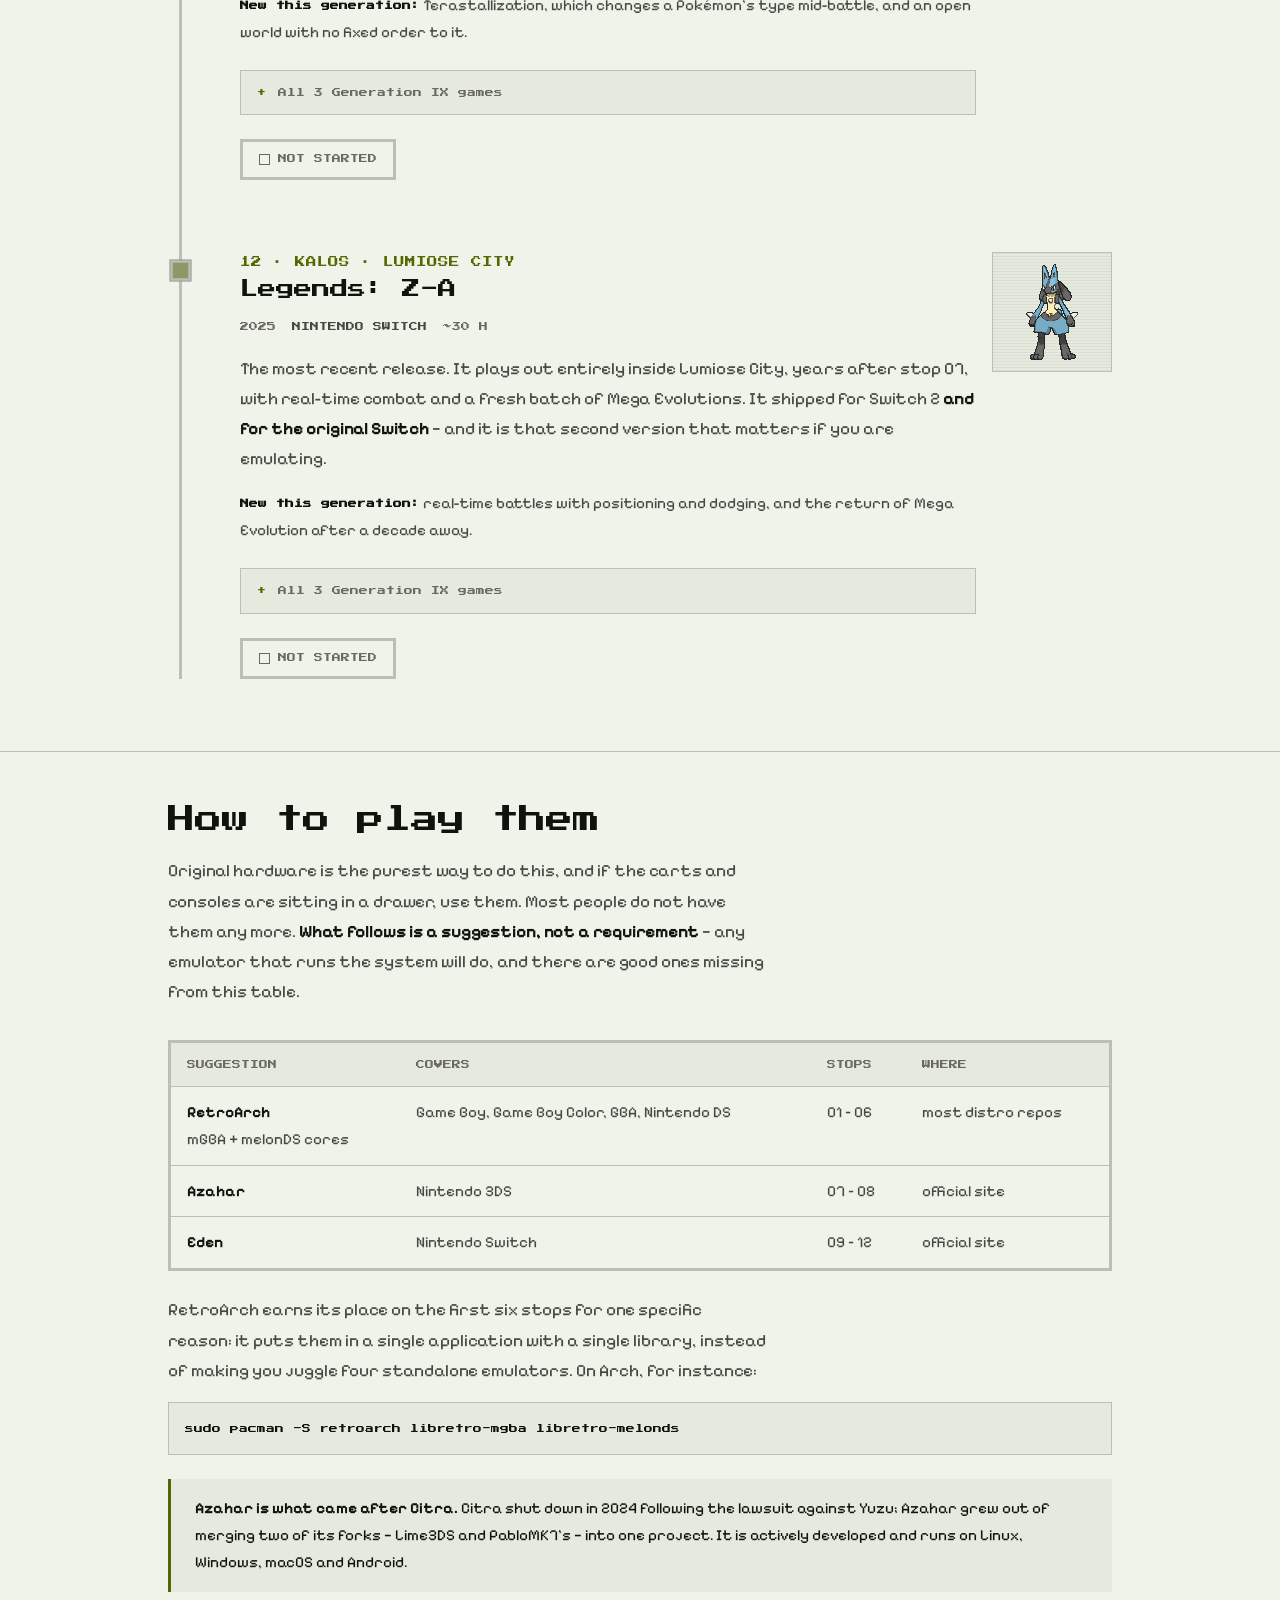
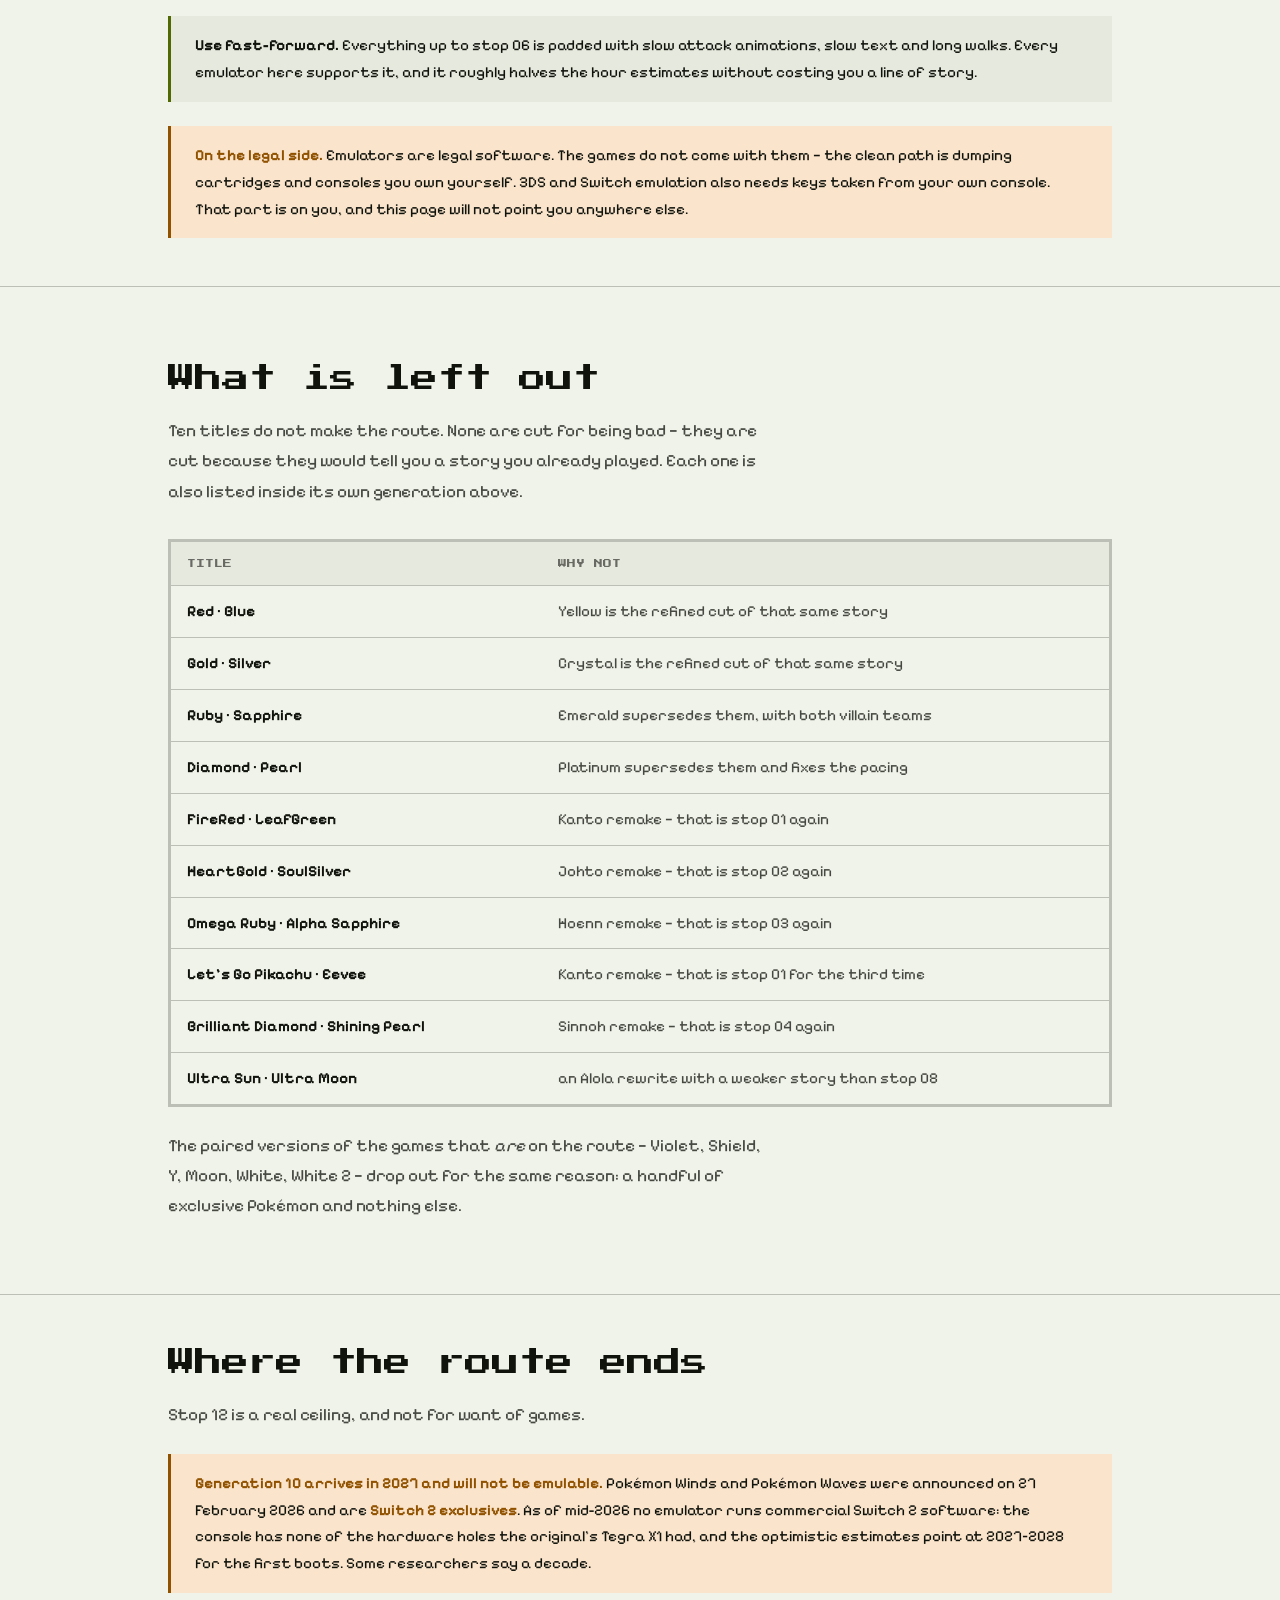
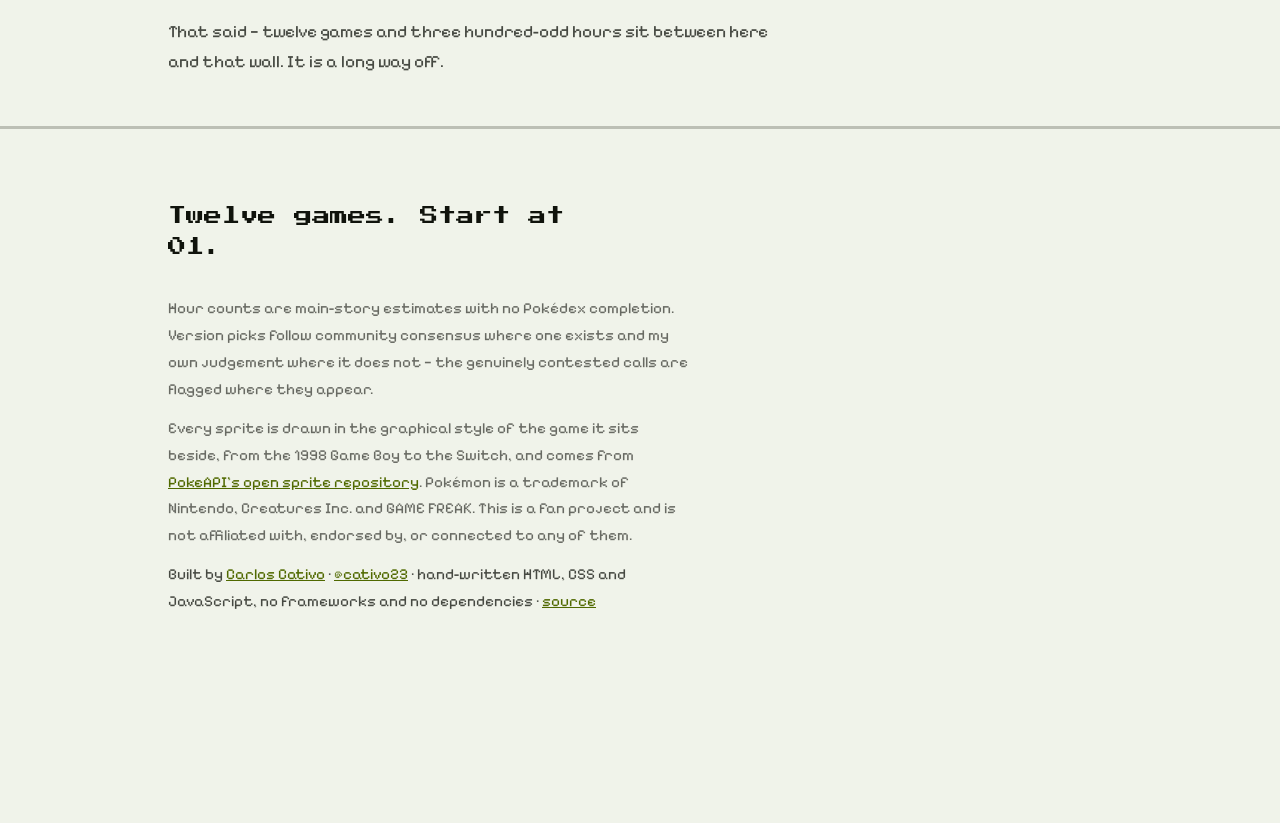
==== commit b02d894f: "fix: correct three claims that overstated what the sources support The BDSP line was wrong on the ax" ====
--- a/index.html
+++ b/index.html
@@ -137,7 +137,7 @@
           <div class="stage-n">03 &middot; HOENN</div>
           <h3>Pok&eacute;mon Emerald</h3>
           <div class="stage-meta"><span>2004</span><span><b>GAME BOY ADVANCE</b></span><span>~35 H</span></div>
-          <p class="stage-why">The definitive Generation III game, and one of the best in the series. Unlike Ruby and Sapphire, <b>both villain teams</b> appear instead of one, and the post-game holds the <b>Battle Frontier</b> &mdash; the deepest combat content the series has ever shipped.</p>
+          <p class="stage-why">The definitive Generation III game, and one of the best in the series. Unlike Ruby and Sapphire, <b>both villain teams</b> appear instead of one, and the post-game holds the <b>Battle Frontier</b> &mdash; seven separate facilities, each with its own ruleset and its own Frontier Brain at the end of it.</p>
           <p class="stage-new"><b>New this generation:</b> Abilities and Natures, EVs and IVs in the shape we still use today, and double battles.</p>
           <details class="gen">
             <summary>All 5 Generation III games</summary>
@@ -160,7 +160,7 @@
           <div class="stage-meta"><span>2008</span><span><b>NINTENDO DS</b></span><span>~40 H</span></div>
           <p class="stage-why">Clear consensus: it fixes nearly everything that dragged in Diamond and Pearl &mdash; the pacing, the thin roster available before the League, and the famously sluggish battle speed.</p>
           <p class="stage-new"><b>New this generation:</b> the physical/special split. Before this, whether a move was physical or special was decided by its <em>type</em>; from here on it is set per move. It is the largest mechanical change the series has ever made.</p>
-          <div class="aside"><b>Skip the remake.</b> Brilliant Diamond and Shining Pearl (2021) are near-literal recreations of Diamond and Pearl, so they reintroduce the exact problems Platinum had already solved.</div>
+          <div class="aside"><b>Skip the remake.</b> Brilliant Diamond and Shining Pearl (2021) remake Diamond and Pearl, not Platinum: the Sinnoh Pok&eacute;dex drops back to 151 from Platinum&rsquo;s 210, and the Distortion World &mdash; Platinum&rsquo;s entire third act &mdash; shrinks to a single post-game room. The Grand Underground does put most of Platinum&rsquo;s added Pok&eacute;mon back within reach, so the roster is less thin than that sounds. The story is not.</div>
           <details class="gen">
             <summary>All 5 Generation IV games</summary>
             <ul class="gen-list">
@@ -248,7 +248,7 @@
           <div class="stage-n">08 &middot; ALOLA</div>
           <h3>Pok&eacute;mon Sun</h3>
           <div class="stage-meta"><span>2016</span><span><b>NINTENDO 3DS</b></span><span>~35 H</span></div>
-          <p class="stage-why">It throws out the eight-gym structure and replaces it with island trials. Take <b>the original over Ultra Sun</b>: the Ultra versions add content but rewrite the plot and lose Lillie&rsquo;s arc, which is the best thing in the game.</p>
+          <p class="stage-why">It throws out the eight-gym structure and replaces it with island trials. Take <b>the original over Ultra Sun</b>: the Ultra versions add real content, but they dilute the ending. Lusamine never fuses with Nihilego, Lillie&rsquo;s confrontation with her happens off-screen, and the final battle is against your rival rather than Professor Kukui &mdash; and that arc is the best thing in the game.</p>
           <p class="stage-new"><b>New this generation:</b> Z-Moves, regional forms &mdash; the first time old Pok&eacute;mon were redesigned for a new climate &mdash; and no gyms at all.</p>
           <div class="aside"><b>If you are here for content rather than story:</b> Ultra Sun carries a larger Pok&eacute;dex, a real eighth trial, and the Episode RR post-game.</div>
           <details class="gen">
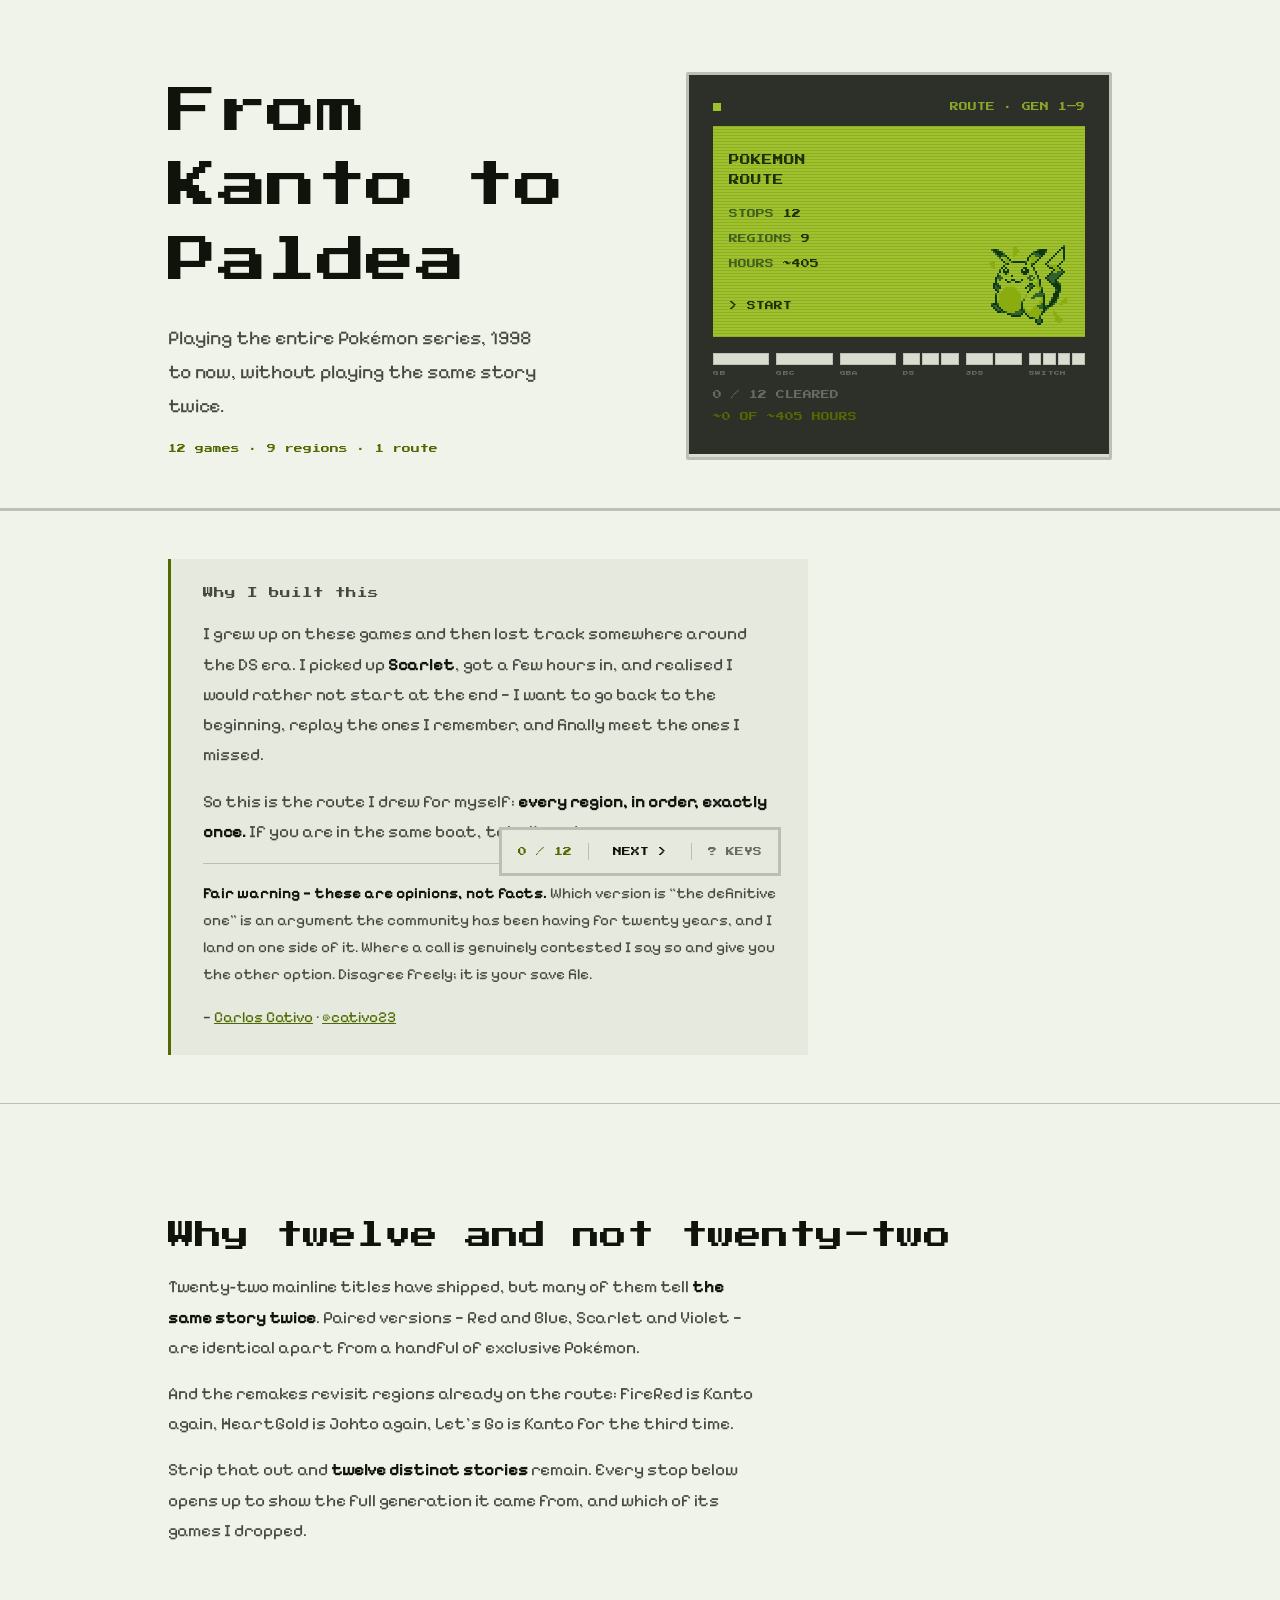
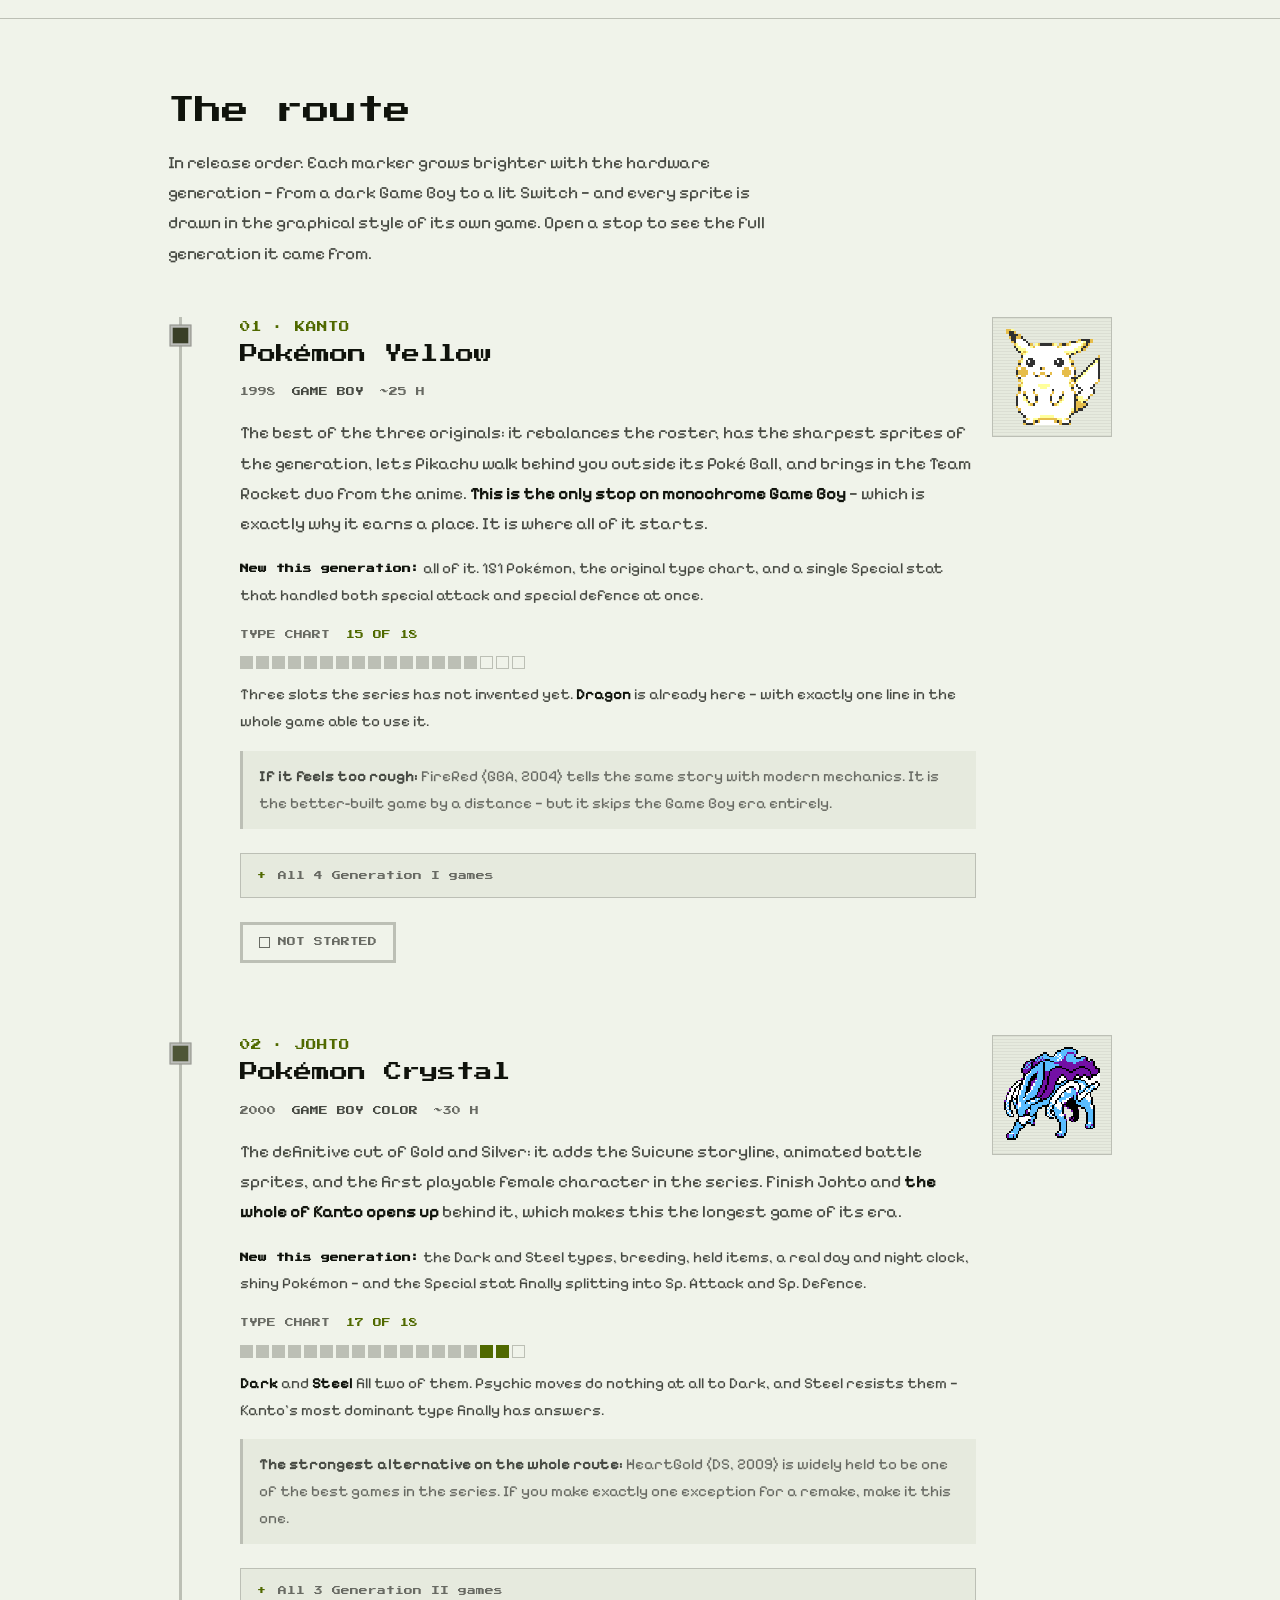
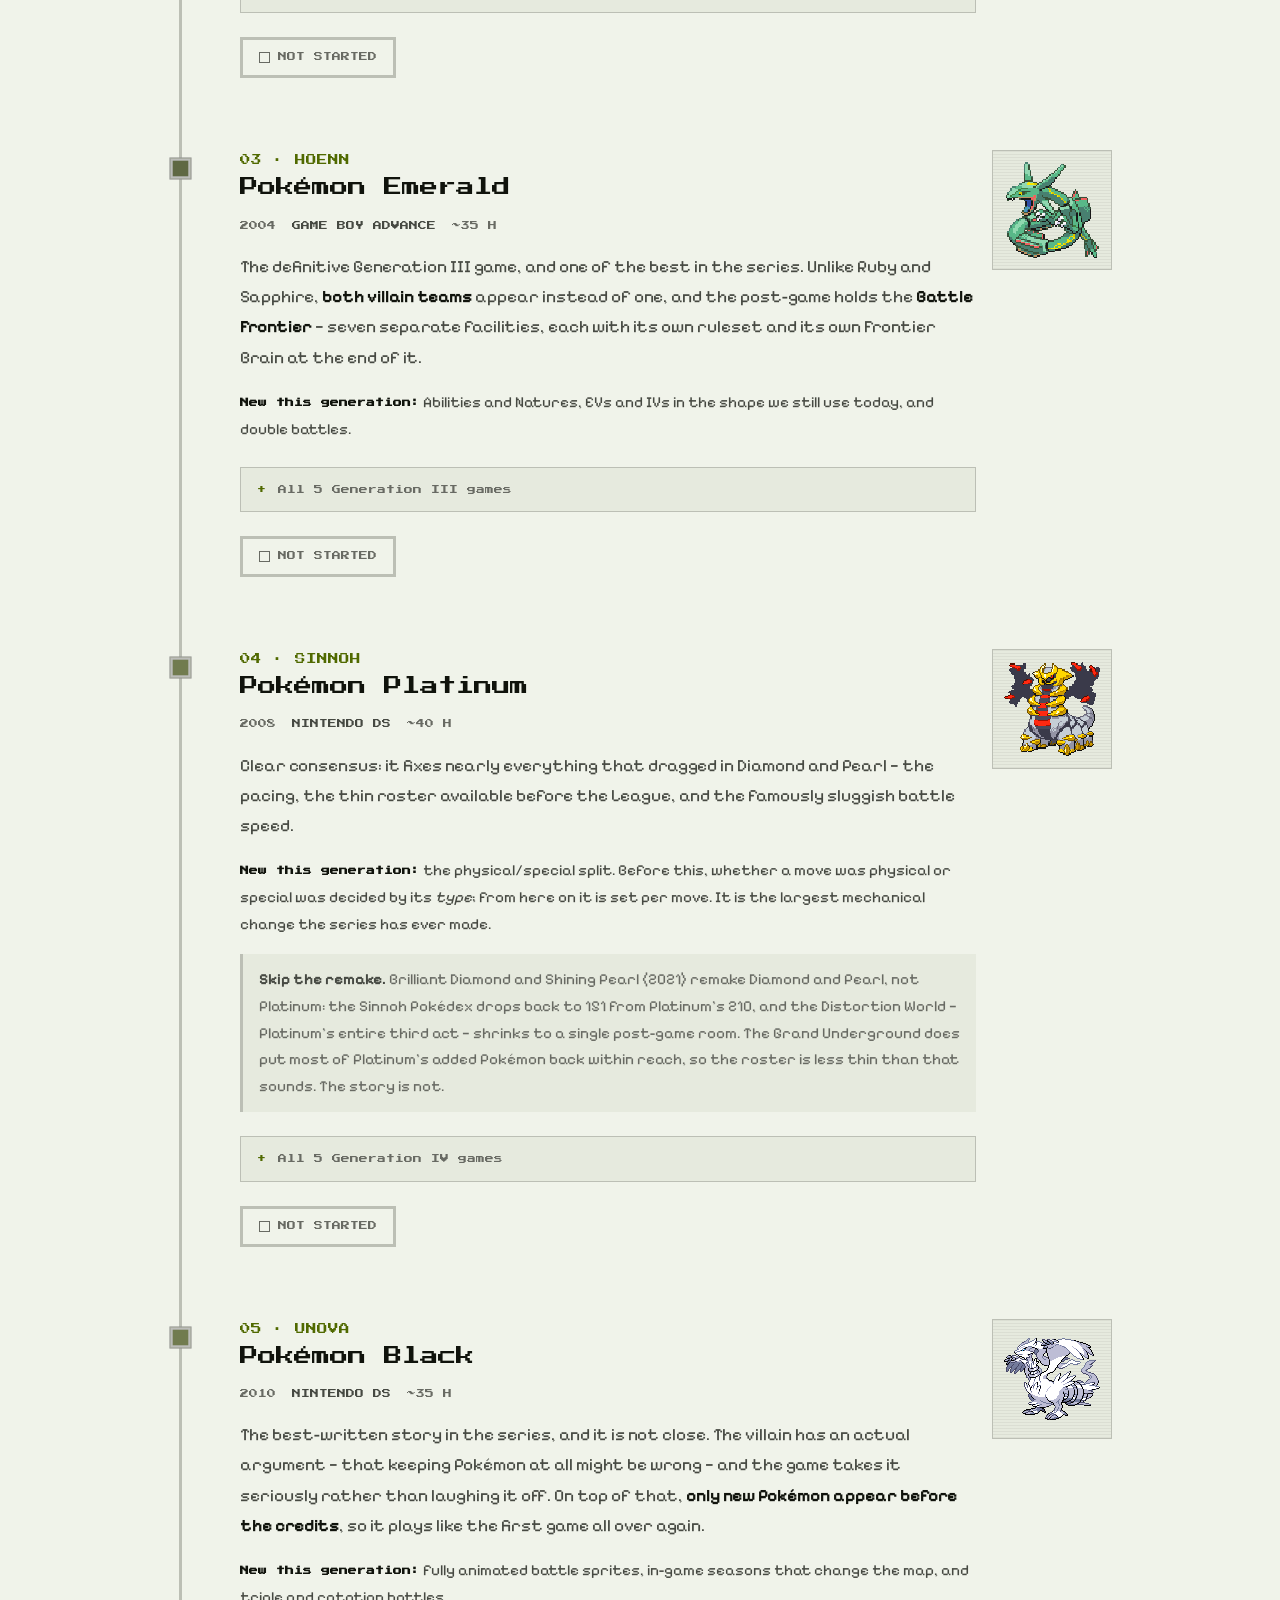
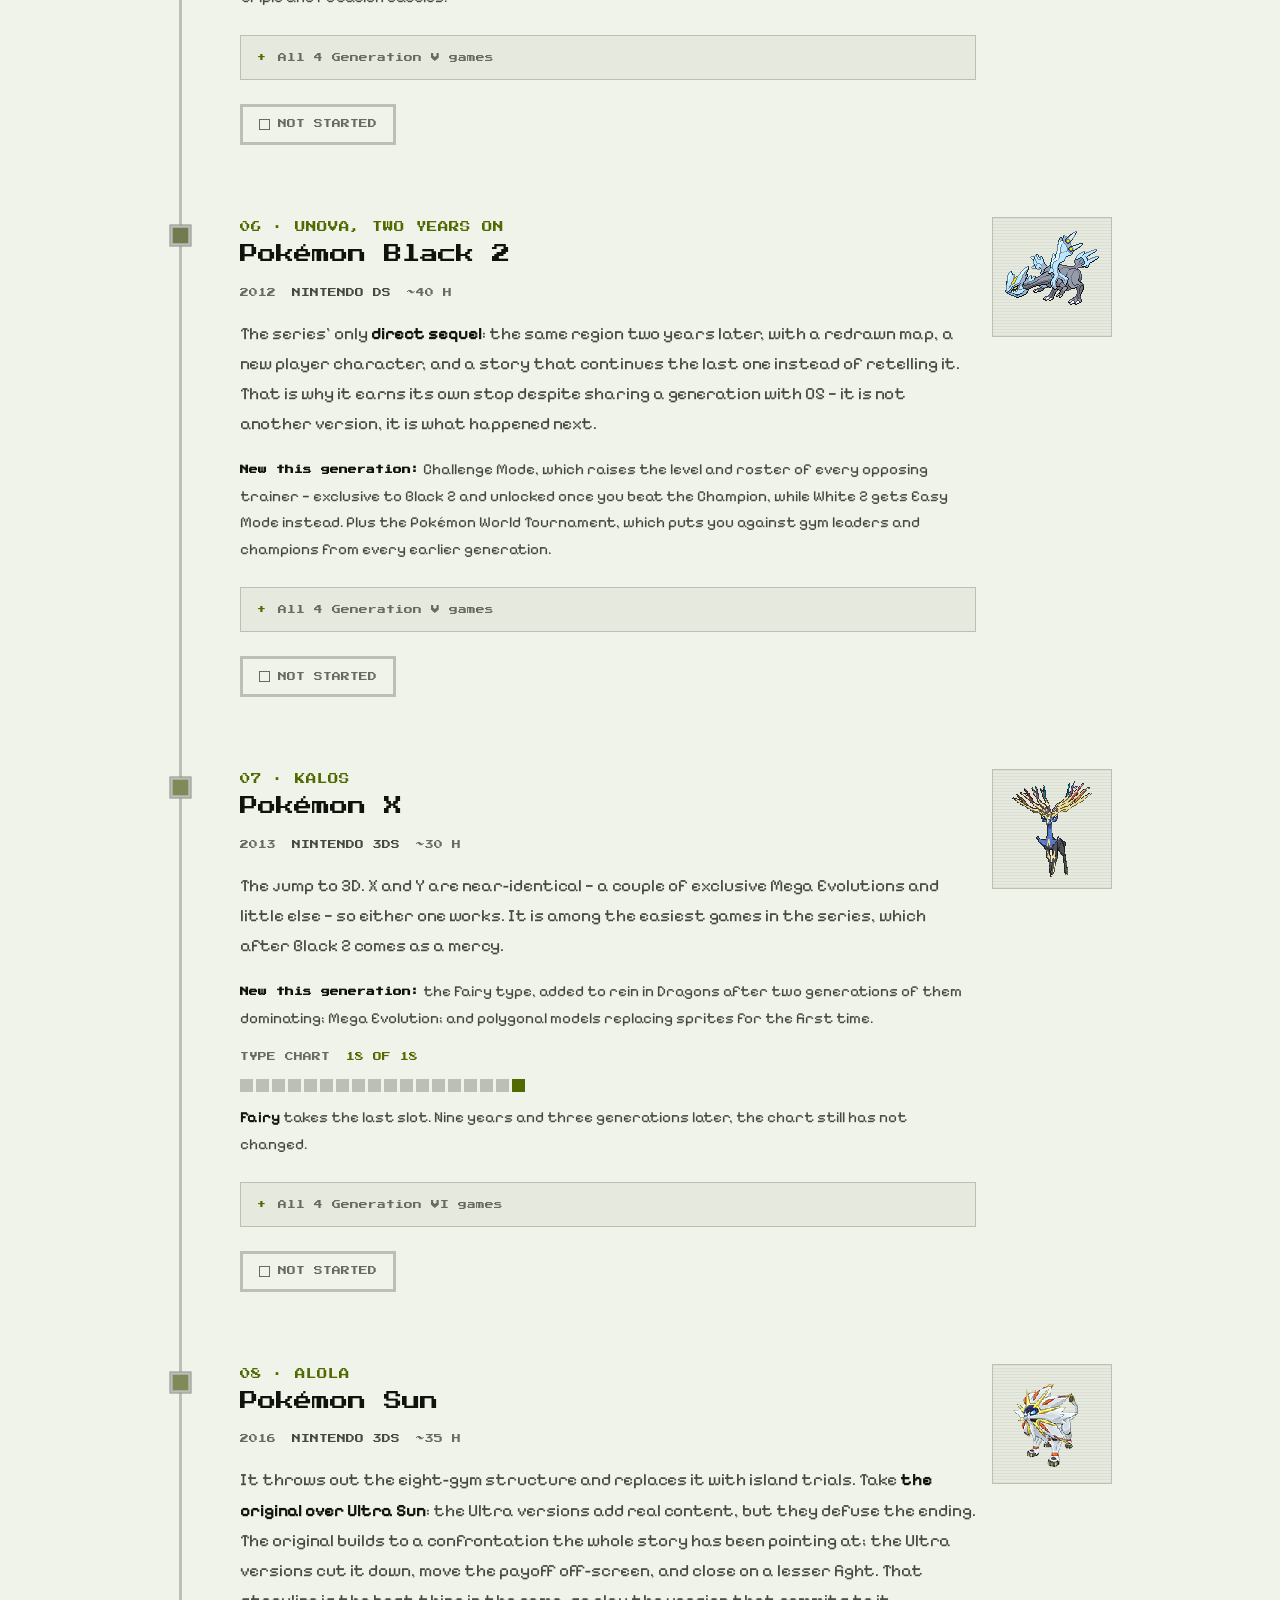
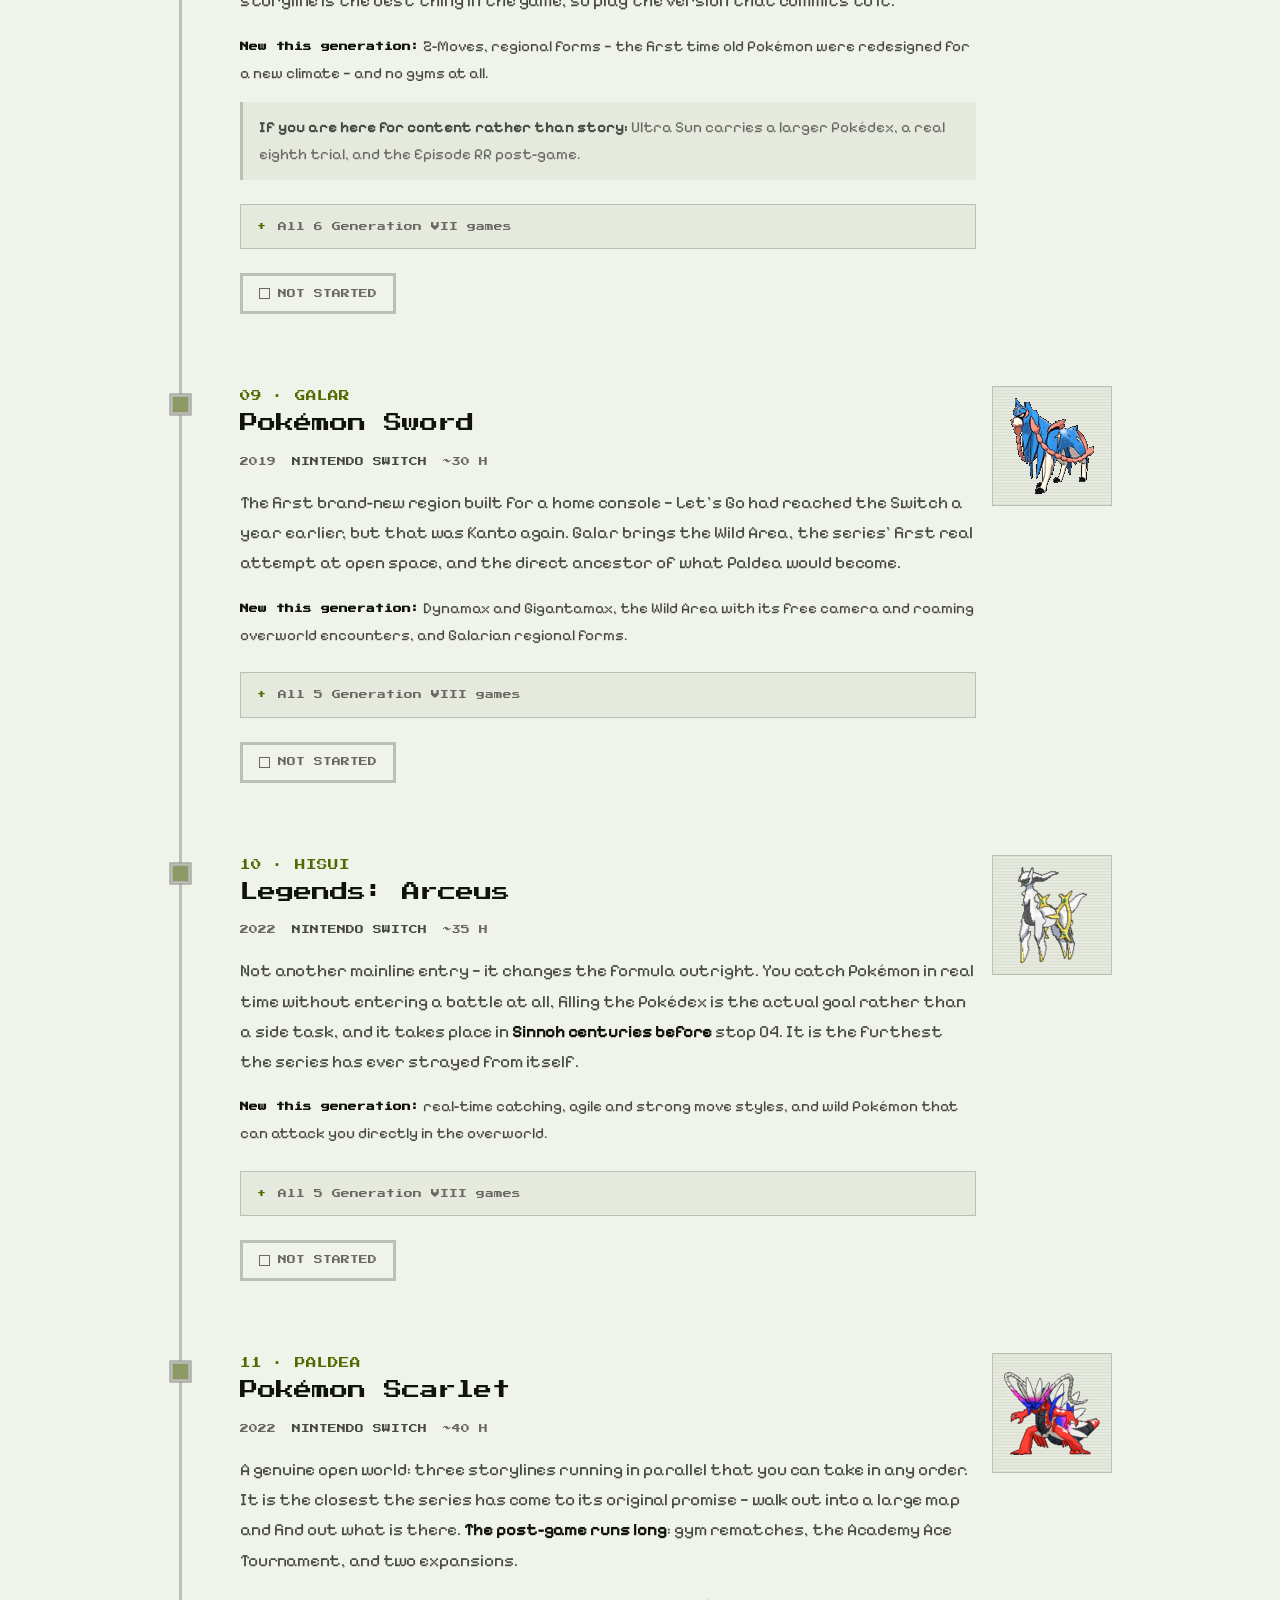
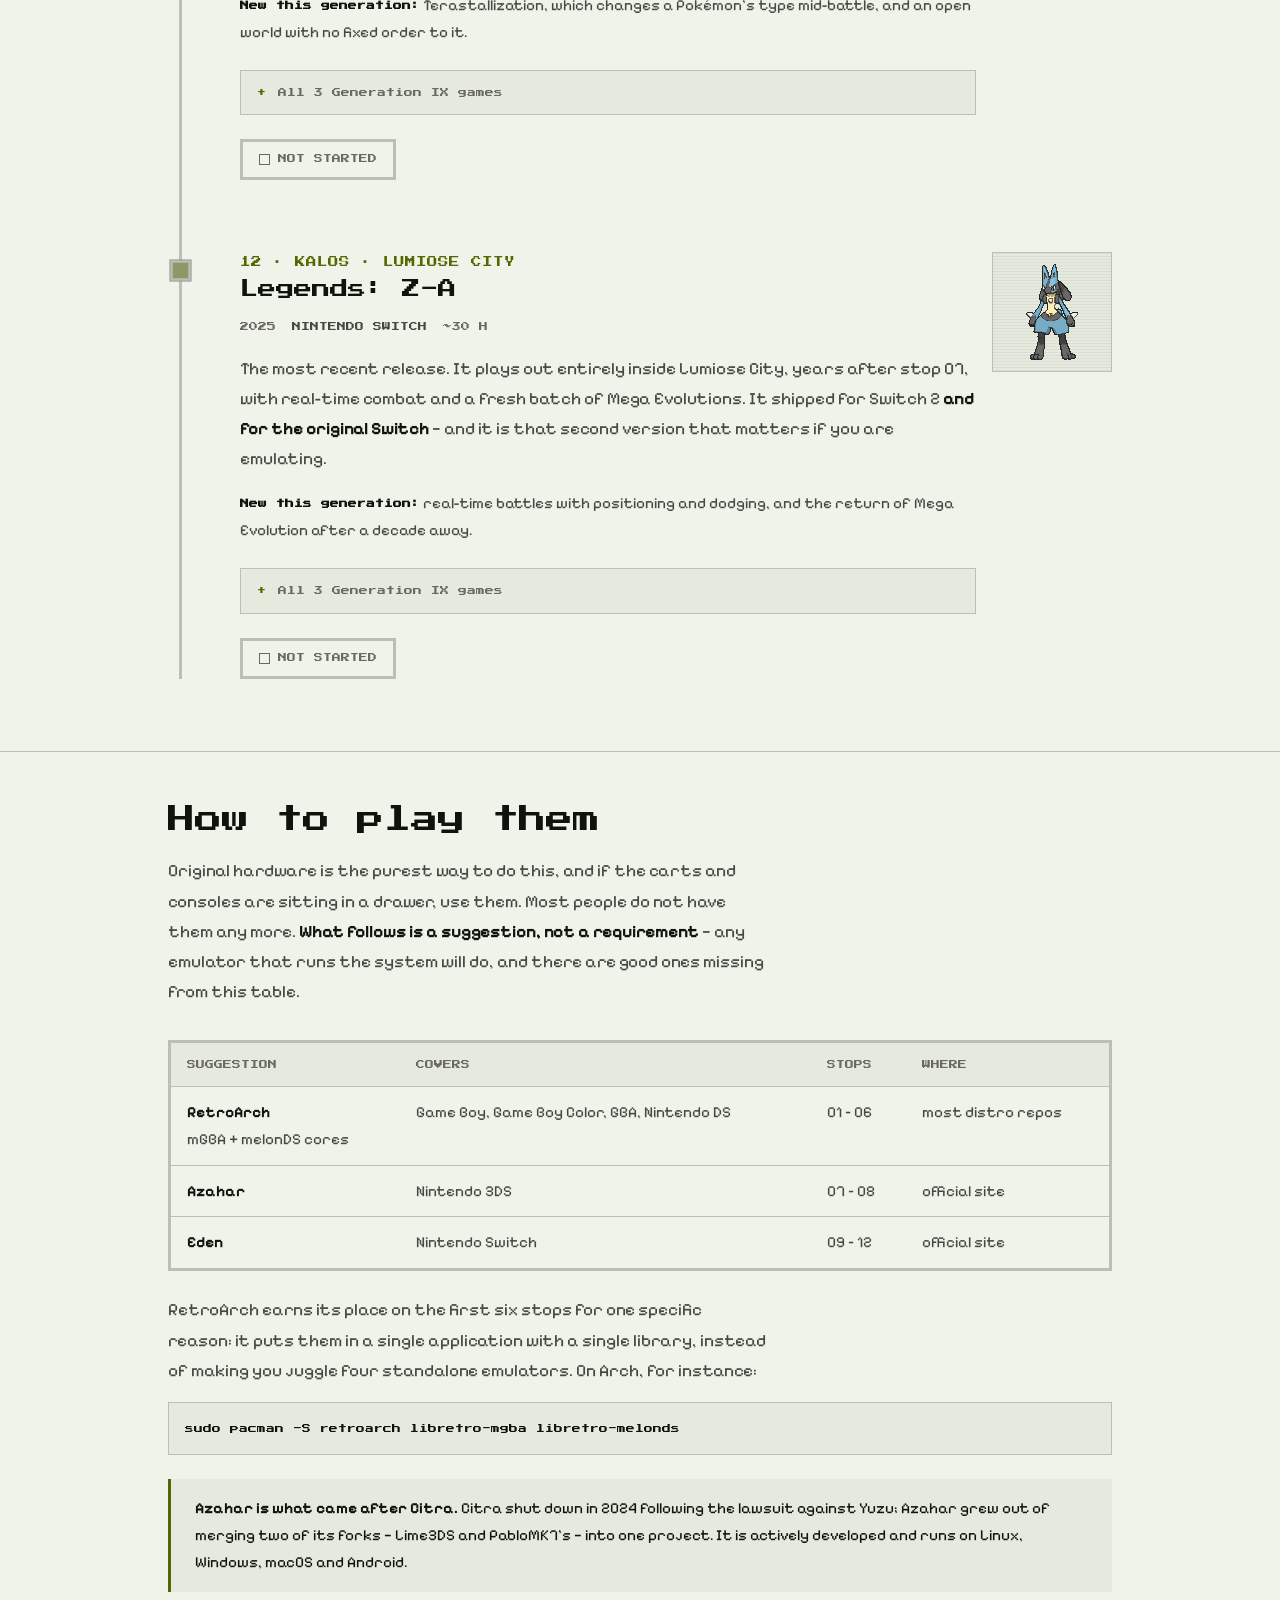
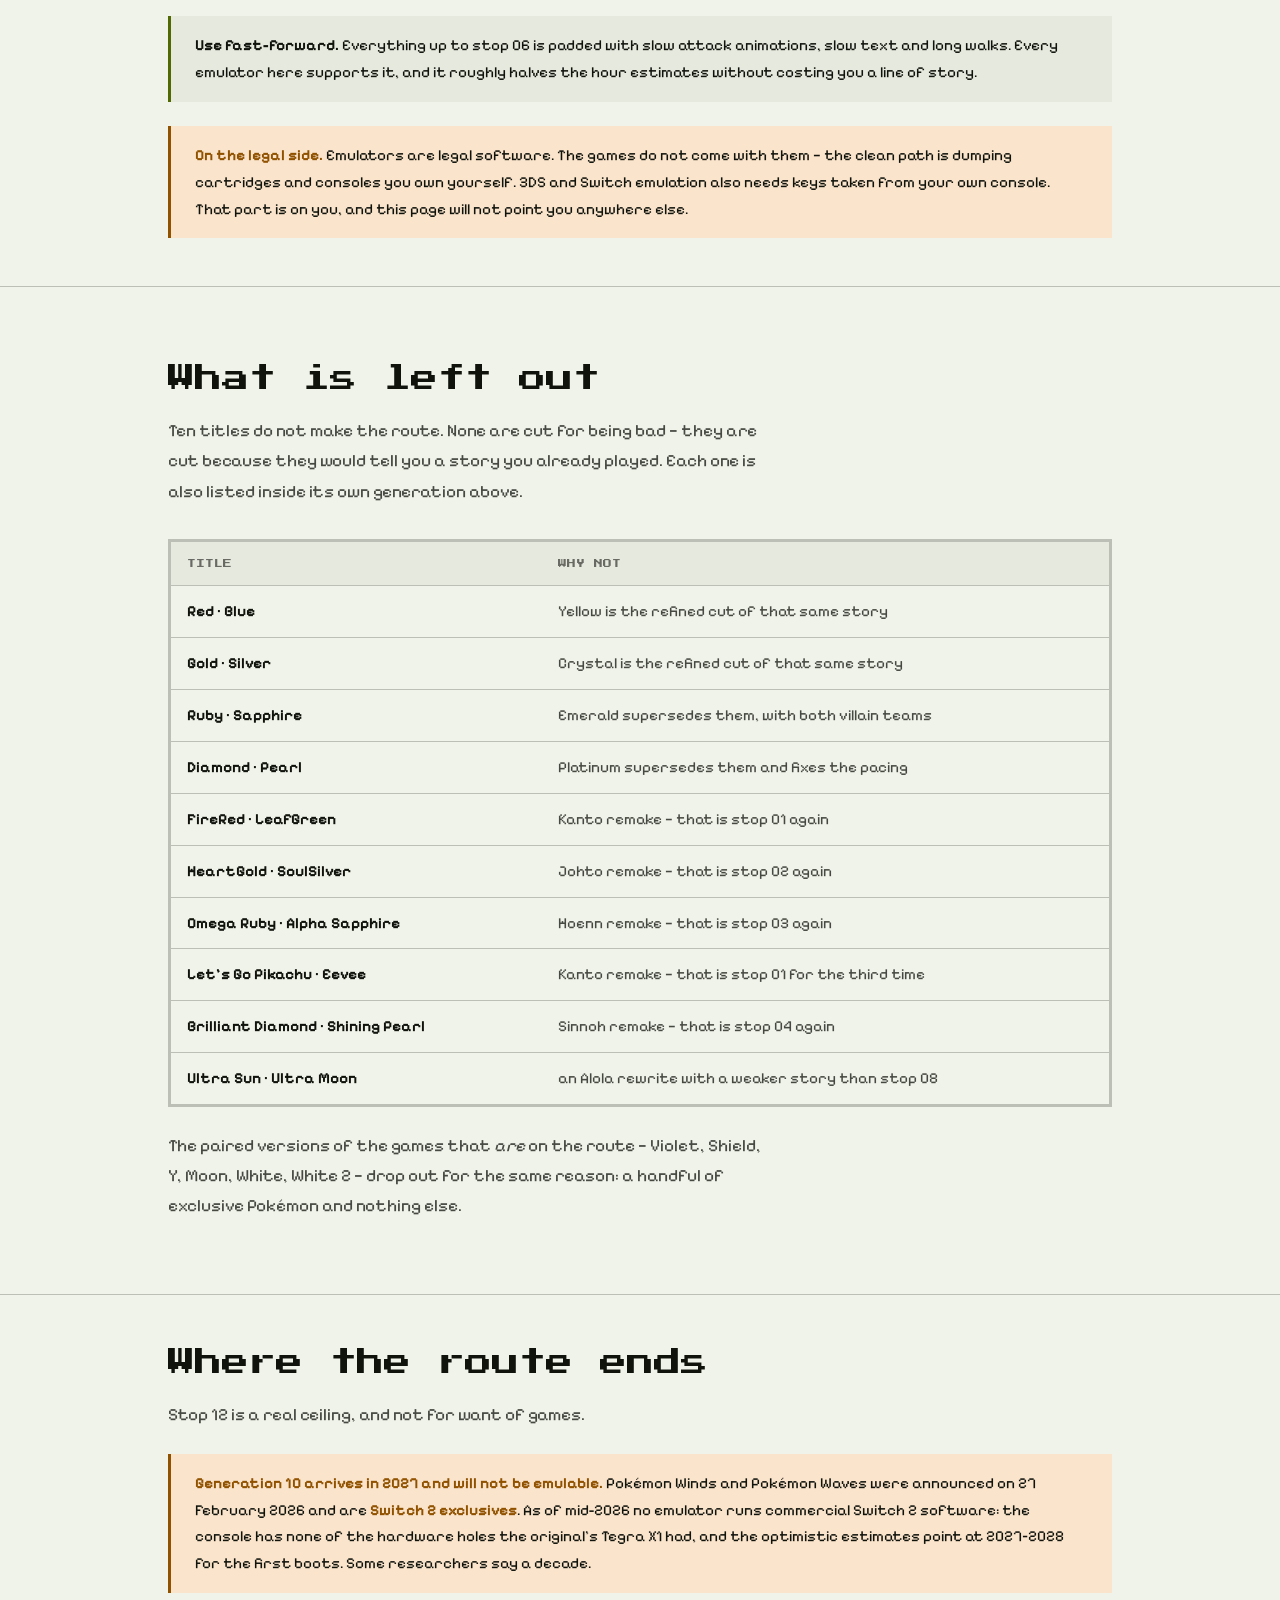
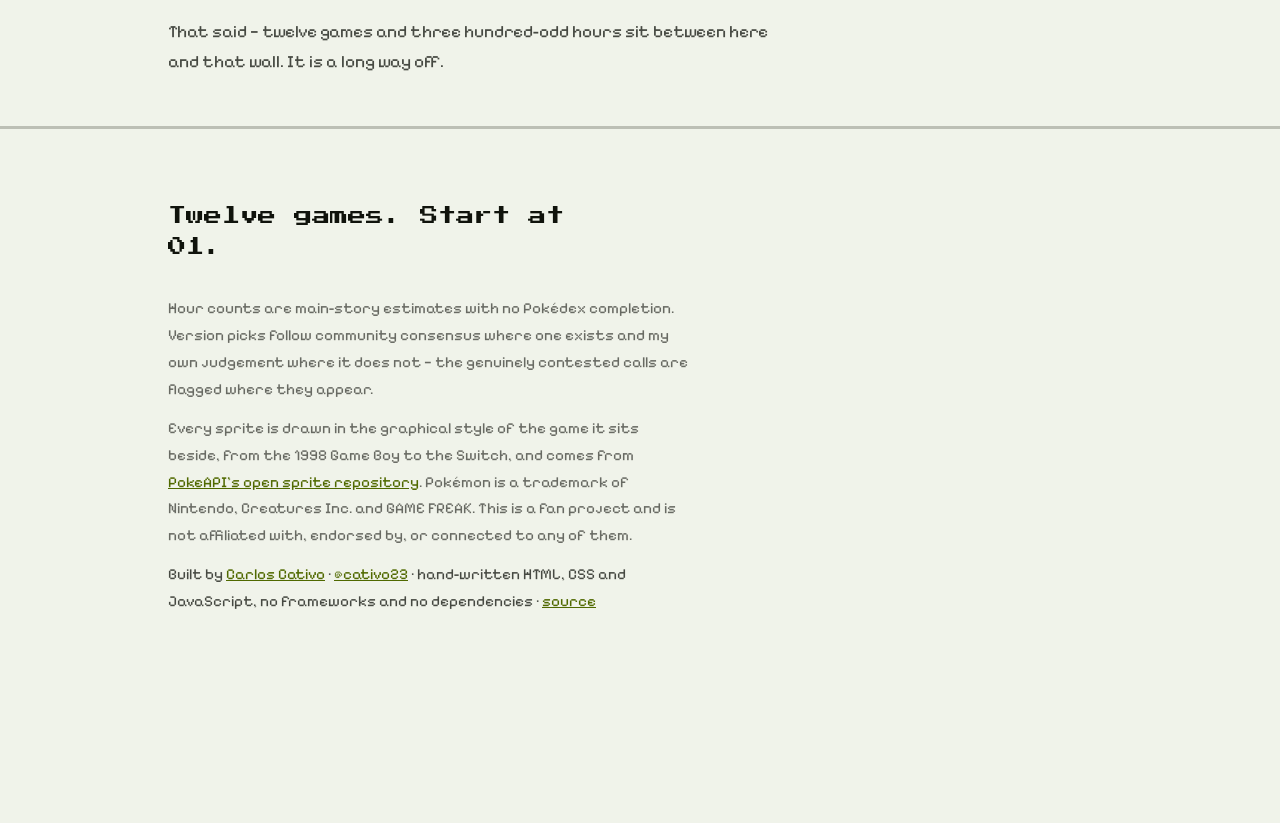
==== commit 0a0aeda7: "fix: cut the plot spoilers out of stop 08 and make no-spoilers a project rule The Alola correction t" ====
--- a/index.html
+++ b/index.html
@@ -248,7 +248,7 @@
           <div class="stage-n">08 &middot; ALOLA</div>
           <h3>Pok&eacute;mon Sun</h3>
           <div class="stage-meta"><span>2016</span><span><b>NINTENDO 3DS</b></span><span>~35 H</span></div>
-          <p class="stage-why">It throws out the eight-gym structure and replaces it with island trials. Take <b>the original over Ultra Sun</b>: the Ultra versions add real content, but they dilute the ending. Lusamine never fuses with Nihilego, Lillie&rsquo;s confrontation with her happens off-screen, and the final battle is against your rival rather than Professor Kukui &mdash; and that arc is the best thing in the game.</p>
+          <p class="stage-why">It throws out the eight-gym structure and replaces it with island trials. Take <b>the original over Ultra Sun</b>: the Ultra versions add real content, but they defuse the ending. The original builds to a confrontation the whole story has been pointing at; the Ultra versions cut it down, move the payoff off-screen, and close on a lesser fight. That storyline is the best thing in the game, so play the version that commits to it.</p>
           <p class="stage-new"><b>New this generation:</b> Z-Moves, regional forms &mdash; the first time old Pok&eacute;mon were redesigned for a new climate &mdash; and no gyms at all.</p>
           <div class="aside"><b>If you are here for content rather than story:</b> Ultra Sun carries a larger Pok&eacute;dex, a real eighth trial, and the Episode RR post-game.</div>
           <details class="gen">
